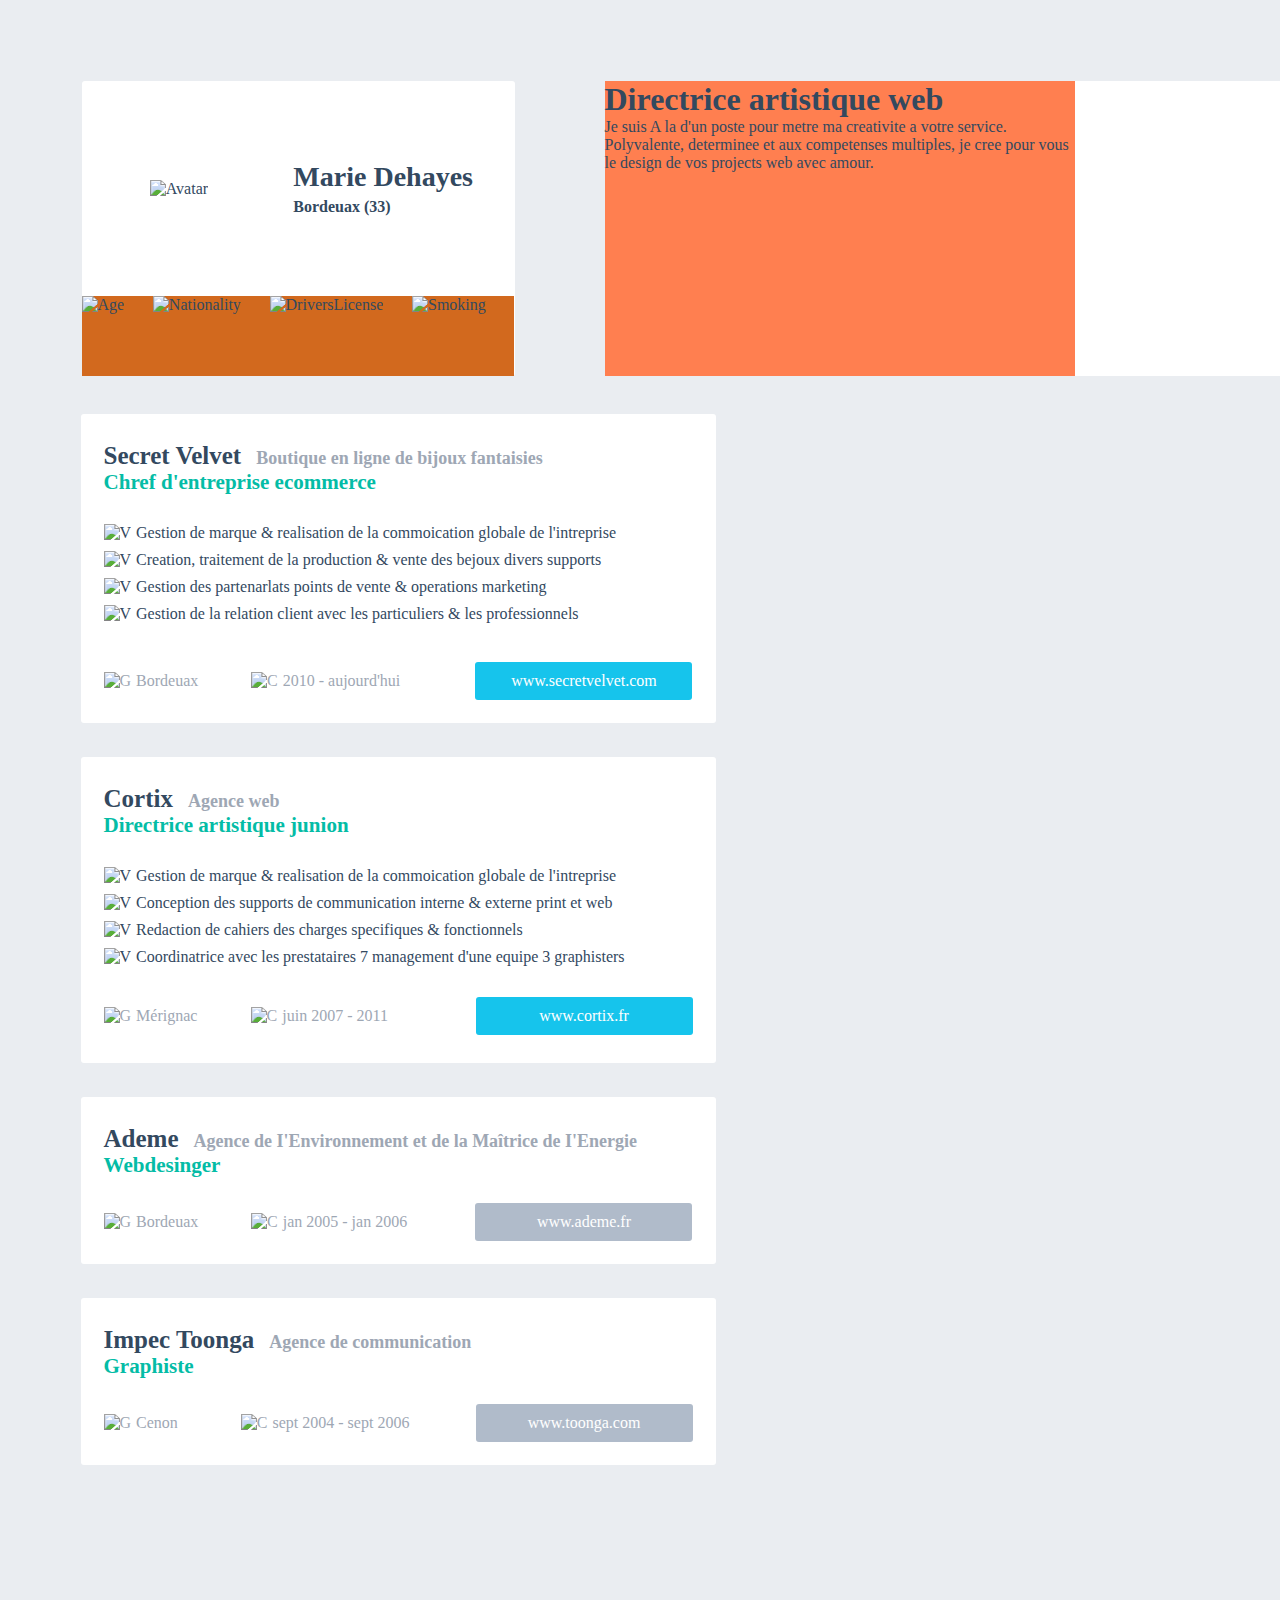
==== Hello/Homepage/index.html @ 85eb06bf "add homepage" ====
<!DOCTYPE html>
<html lang="en">
<head>
    <meta charset="UTF-8">
    <meta name="viewport" content="width=device-width, initial-scale=1.0">
    <title>Homepage</title>
    <link rel="stylesheet" href="css/fonts.css">
    <link rel="stylesheet" href="css/style.css">
</head>
<body>
    <div class="mainWrap">
        <div class="personCard box">
            <div id="personalData">
                <div class="avatarContainer">
                    <img src="/img/Avatar.png" alt="Avatar">
                </div>
                <div class="nameContainer">
                    <h1>Marie Dehayes</h1>
                    <h4>Bordeuax (33)</h4>
                </div>
            </div>
            <div id="infoBar">
                <div class="imgContainer"><img src="/img/Age.png" alt="Age"></div>
                <div class="imgContainer"><img src="/img/Nationality.png" alt="Nationality"></div>
                <div class="imgContainer"><img src="/img/DriversLicense.png" alt="DriversLicense"></div>
                <div class="imgContainer"><img src="/img/Smoking.png" alt="Smoking"></div>
            </div>
        </div>
        <div class="professionalCard box">
            <div class="professionalDescription">
                <h1>Directrice artistique web</h1>
                <p>Je suis A la d'un poste pour metre ma creativite a votre service. 
                    Polyvalente, determinee et aux competenses multiples, je cree pour
                     vous le design de vos projects web avec amour.</p>
            </div>
            <div class="links"></div>
            <div class="socialWebs"></div>
        </div>
        <div class="bigBox box left">
            <div class="white">
                <div class="boxBody">
                    <div class="firstHeader">
                        <h2>Secret Velvet</h2>
                        <h3>Boutique en ligne de bijoux fantaisies</h3>
                    </div>
                    <div class="secondHeader">
                        <h3>Chref d'entreprise ecommerce</h3>
                    </div>
                    <div class="boxContent">
                        <div class="contentItem">
                            <img src="/img/Check.png" alt="V">
                            <p>Gestion de marque & realisation de la commoication globale de l'intreprise</p>
                        </div>
                        <div class="contentItem">
                            <img src="/img/Check.png" alt="V">
                            <p>Creation, traitement de la production & vente des bejoux divers supports</p>
                        </div>
                        <div class="contentItem">
                            <img src="/img/Check.png" alt="V">
                            <p>Gestion des partenarlats points de vente & operations marketing</p>
                        </div>
                        <div class="contentItem">
                            <img src="/img/Check.png" alt="V">
                            <p>Gestion de la relation client avec les particuliers & les professionnels</p>
                        </div>
                    </div>
                    <div class="boxFooter">
                        <div>
                            <div>
                                <img src="/img/Geo.png" alt="G">
                                <p>Bordeuax</p>
                            </div>
                            <div id="period">
                                <img src="/img/CycleArrow.png" alt="C">
                                <p>2010 - aujourd'hui</p>
                            </div>
                            <button class="activeBlue">
                                <p>www.secretvelvet.com</p>
                            </button>
                        </div>
                    </div>
                </div>
            </div>
            <div class="white">
                <div class="boxBody">
                    <div class="firstHeader">
                        <h2>Cortix</h2>
                        <h3>Agence web</h3>
                    </div>
                    <div class="secondHeader">
                        <h3>Directrice artistique junion</h3>
                    </div>
                    <div class="boxContent">
                        <div class="contentItem">
                            <img src="/img/Check.png" alt="V">
                            <p>Gestion de marque & realisation de la commoication globale de l'intreprise</p>
                        </div>
                        <div class="contentItem">
                            <img src="/img/Check.png" alt="V">
                            <p>Conception des supports de communication interne & externe print et web</p>
                        </div>
                        <div class="contentItem">
                            <img src="/img/Check.png" alt="V">
                            <p>Redaction de cahiers des charges specifiques & fonctionnels</p>
                        </div>
                        <div class="contentItem">
                            <img src="/img/Check.png" alt="V">
                            <p>Coordinatrice avec les prestataires 7 management d'une equipe 3 graphisters</p>
                        </div>
                        <div class="boxFooter">
                            <div>
                                <div>
                                    <img src="/img/Geo.png" alt="G">
                                    <p>Mérignac</p>
                                </div>
                                <div id="period">
                                    <img src="/img/CycleArrow.png" alt="C">
                                    <p>juin 2007 - 2011</p>
                                </div>
                                <button class="activeBlue">
                                    <p>www.cortix.fr</p>
                                </button>
                            </div>
                        </div>
                    </div>
                </div>
            </div>
            <div class="white">
                <div class="boxBody">
                    <div class="firstHeader">
                        <h2>Ademe</h2>
                        <h3>Agence de I'Environnement et de la Maîtrice de I'Energie</h3>
                    </div>
                    <div class="secondHeader">
                        <h3>Webdesinger</h3>
                    </div>
                    <div class="boxFooter">
                        <div>
                            <div>
                                <img src="/img/Geo.png" alt="G">
                                <p>Bordeuax</p>
                            </div>
                            <div id="period">
                                <img src="/img/CycleArrow.png" alt="C">
                                <p>jan 2005 - jan 2006</p>
                            </div>
                            <button class="inactive">
                                <p>www.ademe.fr</p>
                            </button>
                        </div>
                    </div>
                </div>
            </div>
            <div class="white">
                <div class="boxBody">
                    <div class="firstHeader">
                        <h2>Impec Toonga</h2>
                        <h3>Agence de communication</h3>
                    </div>
                    <div class="secondHeader">
                        <h3>Graphiste</h3>
                    </div>
                    <div class="boxFooter">
                        <div>
                            <div>
                                <img src="/img/Geo.png" alt="G">
                                <p>Cenon</p>
                            </div>
                            <div id="period">
                                <img src="/img/CycleArrow.png" alt="C">
                                <p>sept 2004 - sept 2006</p>
                            </div>
                            <button class="inactive">
                                <p>www.toonga.com</p>
                            </button>
                        </div>
                    </div>
                </div>
            </div>
        </div>
        <div class="bigBox box right">

        </div>
    </div>
</body>
</html>
---- Hello/Homepage/css/fonts.css ----
@font-face {
	font-family: 'Lato-Black';
	src: url('/css/Fonts/Lato/Lato-Black/Lato-Black.eot');
	src: local('☺'), url('/css/Fonts/Lato/Lato-Black/Lato-Black.woff') format('woff'), url('/css/Fonts/Lato/Lato-Black/Lato-Black.ttf') format('truetype'), url('/css/Fonts/Lato/Lato-Black/Lato-Black.svg') format('svg');
	font-weight: 900;
	font-style: normal;
}
@font-face {
	font-family: 'Lato-BlackItalic';
	src: url('/css/Fonts/Lato/Lato-BlackItalic/Lato-BlackItalic.eot');
	src: local('☺'), url('/css/Fonts/Lato/Lato-BlackItalic/Lato-BlackItalic.woff') format('woff'), url('/css/Fonts/Lato/Lato-BlackItalic/Lato-BlackItalic.ttf') format('truetype'), url('/css/Fonts/Lato/Lato-BlackItalic/Lato-BlackItalic.svg') format('svg');
	font-weight: 900;
	font-style: italic;
}
@font-face {
	font-family: 'Lato-Bold';
	src: url('/css/Fonts/Lato/Lato-Bold/Lato-Bold.eot');
	src: local('☺'), url('/css/Fonts/Lato/Lato-Bold/Lato-Bold.woff') format('woff'), url('/css/Fonts/Lato/Lato-Bold/Lato-Bold.ttf') format('truetype'), url('/css/Fonts/Lato/Lato-Bold/Lato-Bold.svg') format('svg');
	font-weight: 700;
	font-style: normal;
}
@font-face {
	font-family: 'Lato-BoldItalic';
	src: url('/css/Fonts/Lato/Lato-BoldItalic/Lato-BoldItalic.eot');
	src: local('☺'), url('/css/Fonts/Lato/Lato-BoldItalic/Lato-BoldItalic.woff') format('woff'), url('/css/Fonts/Lato/Lato-BoldItalic/Lato-BoldItalic.ttf') format('truetype'), url('/css/Fonts/Lato/Lato-BoldItalic/Lato-BoldItalic.svg') format('svg');
	font-weight: 700;
	font-style: italic;
}
@font-face {
	font-family: 'Lato-Italic';
	src: url('/css/Fonts/Lato/Lato-Italic/Lato-Italic.eot');
	src: local('☺'), url('/css/Fonts/Lato/Lato-Italic/Lato-Italic.woff') format('woff'), url('/css/Fonts/Lato/Lato-Italic/Lato-Italic.ttf') format('truetype'), url('/css/Fonts/Lato/Lato-Italic/Lato-Italic.svg') format('svg');
	font-weight: normal;
	font-style: italic;
}
@font-face {
	font-family: 'Lato-Lite';
	src: url('/css/Fonts/Lato/Lato-Lite/Lato-Lite.eot');
	src: local('☺'), url('/css/Fonts/Lato/Lato-Lite/Lato-Lite.woff') format('woff'), url('/css/Fonts/Lato/Lato-Lite/Lato-Lite.ttf') format('truetype'), url('/css/Fonts/Lato/Lato-Lite/Lato-Lite.svg') format('svg');
	font-weight: 300;
	font-style: normal;
}
@font-face {
	font-family: 'Lato-LiteItalic';
	src: url('/css/Fonts/Lato/Lato-LiteItalic/Lato-LiteItalic.eot');
	src: local('☺'), url('/css/Fonts/Lato/Lato-LiteItalic/Lato-LiteItalic.woff') format('woff'), url('/css/Fonts/Lato/Lato-LiteItalic/Lato-LiteItalic.ttf') format('truetype'), url('/css/Fonts/Lato/Lato-LiteItalic/Lato-LiteItalic.svg') format('svg');
	font-weight: 300;
	font-style: italic;
}
@font-face {
	font-family: 'Lato-Regular';
	src: url('/css/Fonts/Lato/Lato-Regular/Lato-Regular.eot');
	src: local('☺'), url('/css/Fonts/Lato/Lato-Regular/Lato-Regular.woff') format('woff'), url('/css/Fonts/Lato/Lato-Regular/Lato-Regular.ttf') format('truetype'), url('/css/Fonts/Lato/Lato-Regular/Lato-Regular.svg') format('svg');
	font-weight: normal;
	font-style: normal;
}
@font-face {
	font-family: 'Lato-Thin';
	src: url('/css/Fonts/Lato/Lato-Thin/Lato-Thin.eot');
	src: local('☺'), url('/css/Fonts/Lato/Lato-Thin/Lato-Thin.woff') format('woff'), url('/css/Fonts/Lato/Lato-Thin/Lato-Thin.ttf') format('truetype'), url('/css/Fonts/Lato/Lato-Thin/Lato-Thin.svg') format('svg');
	font-weight: 100;
	font-style: normal;
}
@font-face {
	font-family: 'Lato-ThinItalic';
	src: url('/css/Fonts/Lato/Lato-ThinItalic/Lato-ThinItalic.eot');
	src: local('☺'), url('/css/Fonts/Lato/Lato-ThinItalic/Lato-ThinItalic.woff') format('woff'), url('/css/Fonts/Lato/Lato-ThinItalic/Lato-ThinItalic.ttf') format('truetype'), url('/css/Fonts/Lato/Lato-ThinItalic/Lato-ThinItalic.svg') format('svg');
	font-weight: 100;
	font-style: italic;
}
@font-face {
    font-family: 'Signika-Bold';
    src: url('/css/Fonts/Signika/Signika-Bold/Signika-Bold.eot');
    src: local('☺'), url('/css/Fonts/Signika/Signika-Bold/Signika-Bold.woff') format('woff'), url('/css/Fonts/Signika/Signika-Bold/Signika-Bold.ttf') format('truetype'), url('/css/Fonts/Signika/Signika-Bold/Signika-Bold.svg') format('svg');
    font-weight: 700;
    font-style: normal;
}
@font-face {
	font-family: 'Signika-Lite';
	src: url('/css/Fonts/Signika/Signika-Lite/Signika-Lite.eot');
	src: local('☺'), url('/css/Fonts/Signika/Signika-Lite/Signika-Lite.woff') format('woff'), url('/css/Fonts/Signika/Signika-Lite/Signika-Lite.ttf') format('truetype'), url('/css/Fonts/Signika/Signika-Lite/Signika-Lite.svg') format('svg');
	font-weight: 300;
	font-style: normal;
}
@font-face {
	font-family: 'Signika-Medium';
	src: url('/css/Fonts/Signika/Signika-Medium/Signika-Medium.eot');
	src: local('☺'), url('/css/Fonts/Signika/Signika-Medium/Signika-Medium.woff') format('woff'), url('/css/Fonts/Signika/Signika-Medium/Signika-Medium.ttf') format('truetype'), url('/css/Fonts/Signika/Signika-Medium/Signika-Medium.svg') format('svg');
	font-weight: 500;
	font-style: normal;
}
@font-face {
	font-family: 'Signika-Regular';
	src: url('/css/Fonts/Signika/Signika-Regular/Signika-Regular.eot');
	src: local('☺'), url('/css/Fonts/Signika/Signika-Regular/Signika-Regular.woff') format('woff'), url('/css/Fonts/Signika/Signika-Regular/Signika-Regular.ttf') format('truetype'), url('/css/Fonts/Signika/Signika-Regular/Signika-Regular.svg') format('svg');
	font-weight: normal;
	font-style: normal;
}
@font-face {
	font-family: 'Signika-SemiBold';
	src: url('/css/Fonts/Signika/Signika-SemiBold/Signika-SemiBold.eot');
	src: local('☺'), url('/css/Fonts/Signika/Signika-SemiBold/Signika-SemiBold.woff') format('woff'), url('/css/Fonts/Signika/Signika-SemiBold/Signika-SemiBold.ttf') format('truetype'), url('/css/Fonts/Signika/Signika-SemiBold/Signika-SemiBold.svg') format('svg');
	font-weight: 600;
	font-style: normal;
}
@font-face {
	font-family: 'SignikaNegative-Bold';
	src: url('/css/Fonts/SignikaNegative/SignikaNegative-Bold/SignikaNegative-Bold.eot');
	src: local('☺'), url('/css/Fonts/SignikaNegative/SignikaNegative-Bold/SignikaNegative-Bold.woff') format('woff'), url('/css/Fonts/SignikaNegative/SignikaNegative-Bold/SignikaNegative-Bold.ttf') format('truetype'), url('/css/Fonts/SignikaNegative/SignikaNegative-Bold/SignikaNegative-Bold.svg') format('svg');
	font-weight: 700;
	font-style: normal;
}
@font-face {
	font-family: 'SignikaNegative-Lite';
	src: url('/css/Fonts/SignikaNegative/SignikaNegative-Lite/SignikaNegative-Lite.eot');
	src: local('☺'), url('/css/Fonts/SignikaNegative/SignikaNegative-Lite/SignikaNegative-Lite.woff') format('woff'), url('/css/Fonts/SignikaNegative/SignikaNegative-Lite/SignikaNegative-Lite.ttf') format('truetype'), url('/css/Fonts/SignikaNegative/SignikaNegative-Lite/SignikaNegative-Lite.svg') format('svg');
	font-weight: 300;
	font-style: normal;
}
@font-face {
	font-family: 'SignikaNegative-Regular';
	src: url('/css/Fonts/SignikaNegative/SignikaNegative-Regular/SignikaNegative-Regular.eot');
	src: local('☺'), url('/css/Fonts/SignikaNegative/SignikaNegative-Regular/SignikaNegative-Regular.woff') format('woff'), url('/css/Fonts/SignikaNegative/SignikaNegative-Regular/SignikaNegative-Regular.ttf') format('truetype'), url('/css/Fonts/SignikaNegative/SignikaNegative-Regular/SignikaNegative-Regular.svg') format('svg');
	font-weight: normal;
	font-style: normal;
}
@font-face {
	font-family: 'SignikaNegative-SemiBold';
	src: url('/css/Fonts/SignikaNegative/SignikaNegative-SemiBold/SignikaNegative-SemiBold.eot');
	src: local('☺'), url('/css/Fonts/SignikaNegative/SignikaNegative-SemiBold/SignikaNegative-SemiBold.woff') format('woff'), url('/css/Fonts/SignikaNegative/SignikaNegative-SemiBold/SignikaNegative-SemiBold.ttf') format('truetype'), url('/css/Fonts/SignikaNegative/SignikaNegative-SemiBold/SignikaNegative-SemiBold.svg') format('svg');
	font-weight: 600;
	font-style: normal;
}
---- Hello/Homepage/css/style.css ----
* {
    margin: 0px;
    padding: 0px;
}
body {
    background: #EAEDF1;
    color: #33495F;
}
.mainWrap {
    margin: 62px 0px;
    width: 1511px;
    height: 1716px;
    display: flex;
    flex-flow: row wrap;
    justify-content: center;
    align-content: flex-start;
}
.personCard {
    width: 433px;
    height: 295px;
    background: #FFFFFF;
    display: flex;
    flex-flow: column nowrap;
}
.personCard h1 {
    font-size: 28px;
    margin-left: 17px;
    font-family: 'SignikaNegative-Lite';
    margin-bottom: 5px;
}
.personCard h4 {
    margin-left: 17px;
    font-family: 'Lato-Lite';
}
.personCard #personalData {
    flex-grow: 1;
    display: flex;
    flex-flow: row nowrap;
}
.avatarContainer {
    display: flex;
    align-items: center;
    justify-content: center;
    flex-basis: 45%;
}
.nameContainer {
    display: flex;
    flex-flow: column nowrap;
    justify-content: center;
    align-items: flex-start;
}
.personCard #infoBar {
    height: 80px;
    display: flex;
    flex-flow: row nowrap;
    justify-content: space-between;
    
}
.imgContainer {
    flex-grow: 1;
    background: chocolate;
}
.imgContainer img {
    max-width: 100%;
    height: 100%;
}
.professionalCard {
    width: 825px;
    height: 295px;
    background: #FFFFFF;
    display: flex;
    flex-flow: row wrap;
}
.professionalDescription {
    flex-basis: 470px;
    background: coral;
}
.personCardInfoBox {
    height: 80px;
}
.bigBox {
    height: 1175px;
}
.left {
    width: 635px;
}
.right {
    width: 625px;
}
.white {
    background: #FFFFFF;
    border-radius: 3px;
    margin-bottom: 34px;
}
.firstHeader {
    display: flex;
    flex-flow: row wrap;
    align-items: baseline;
}
.firstHeader h2 {
    margin-top: 5px;
    font-size: 25px;
    font-family: 'SignikaNegative-Lite';
}
.firstHeader h3 {
    font-size: 18px;
    margin: 0px 15px;
    color: #9EA7B4;
    font-family: 'Lato-Thin';
}
.secondHeader {
    font-size: 18px;
    font-family: 'SignikaNegative-Lite';
    color: #04BCA6;
}
.boxContent {
    margin-top: 15px;
    padding: 5px 0px;
}
.contentItem {
    display: flex;
    flex-flow: row nowrap;
    align-items: center;
    margin: 9px 0px;
}
.contentItem p {
    margin: 0px 5px;
    font-family: 'Lato-Lite';
}
.boxFooter {
    margin-top: 3px;
    height: 60px;
    display: flex;
    flex-flow: column-reverse nowrap;
    align-items: stretch;
}
.boxFooter div {
    color: #9EA7B4;
    display: flex;
    align-items: center;
    justify-content: space-between;
}
.boxFooter p {
    margin: 0 5px;
}
.boxFooter #period {
    flex-basis: 30%;
    display: flex;
    flex-flow: row nowrap;
    justify-content: flex-start;
}
.gray {
    background: #DBE1E8;
}
.box {
    margin: 19px 45px;
    border-radius: 3px;
}
.boxBody {
    font-family: 'Lato-Lite';
    padding: 23px;
}
button {
    font-family: 'Lato-Regular';
    text-align: center;
    vertical-align: middle;
    font-size: 16px;
    min-width: 217px;
    min-height: 38px;
    border-width: 0px;
    border-radius: 3px;
    color: #FFFFFF;
}
.activeBlue {
    background: #16C4EC;
}
.inactive {
    background: #B0BBCA;
}
button p {
    line-height: 38px;
}
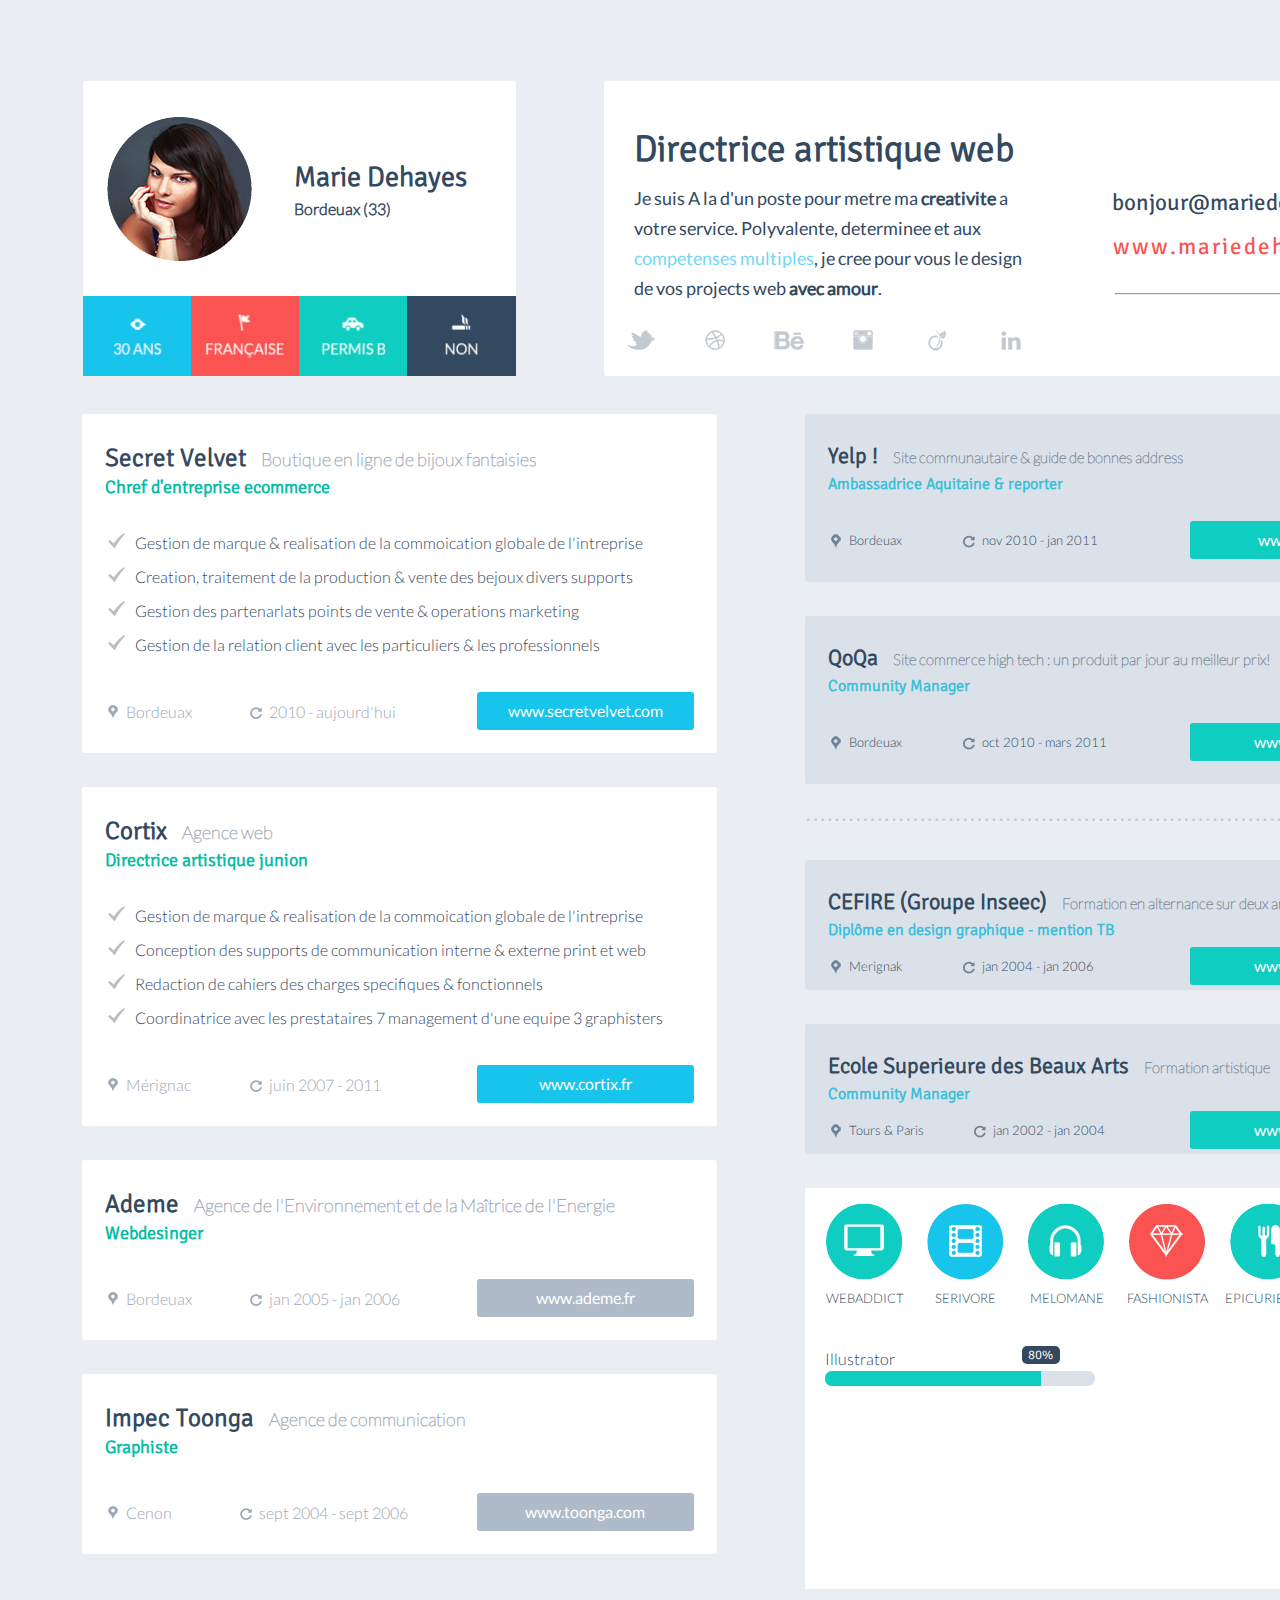
==== commit 44d938f9: "rightSide" ====
--- a/Hello/Homepage/index.html
+++ b/Hello/Homepage/index.html
@@ -5,6 +5,7 @@
     <meta name="viewport" content="width=device-width, initial-scale=1.0">
     <title>Homepage</title>
     <link rel="stylesheet" href="css/fonts.css">
+    <link rel="stylesheet" href="css/progressBar.css">
     <link rel="stylesheet" href="css/style.css">
 </head>
 <body>
@@ -12,7 +13,7 @@
         <div class="personCard box">
             <div id="personalData">
                 <div class="avatarContainer">
-                    <img src="/img/Avatar.png" alt="Avatar">
+                    <img src="/Hello/Homepage/img/Avatar.png" alt="Avatar">
                 </div>
                 <div class="nameContainer">
                     <h1>Marie Dehayes</h1>
@@ -20,61 +21,74 @@
                 </div>
             </div>
             <div id="infoBar">
-                <div class="imgContainer"><img src="/img/Age.png" alt="Age"></div>
-                <div class="imgContainer"><img src="/img/Nationality.png" alt="Nationality"></div>
-                <div class="imgContainer"><img src="/img/DriversLicense.png" alt="DriversLicense"></div>
-                <div class="imgContainer"><img src="/img/Smoking.png" alt="Smoking"></div>
+                <div class="imgContainer"><img src="/Hello/Homepage/img/Age.png" alt="Age"></div>
+                <div class="imgContainer"><img src="/Hello/Homepage/img/Nationality.png" alt="Nationality"></div>
+                <div class="imgContainer"><img src="/Hello/Homepage/img/DriversLicense.png" alt="DriversLicense"></div>
+                <div class="imgContainer"><img src="/Hello/Homepage/img/Smoking.png" alt="Smoking"></div>
             </div>
         </div>
         <div class="professionalCard box">
-            <div class="professionalDescription">
-                <h1>Directrice artistique web</h1>
-                <p>Je suis A la d'un poste pour metre ma creativite a votre service. 
-                    Polyvalente, determinee et aux competenses multiples, je cree pour
-                     vous le design de vos projects web avec amour.</p>
-            </div>
-            <div class="links"></div>
-            <div class="socialWebs"></div>
+            <div class="professionalCardInfoBox">
+                <div class="professionalDescription">
+                    <h1>Directrice artistique web</h1>
+                    <p>Je suis A la d'un poste pour metre ma <b>creativite</b> a votre service. 
+                        Polyvalente, determinee et aux <a href="">competenses multiples</a>, je cree pour
+                         vous le design de vos projects web <b>avec amour</b>.</p>
+                </div>
+                <div class="links">
+                    <a id="email" href="">bonjour@mariedehayes.com</a>
+                    <a id="site" href="">www.mariedehayes.com</a>
+                    <hr>
+                </div>
+            </div>
+            <div class="socialWebs">
+                <img src="/Hello/Homepage/img/Twitter.png" alt="Twitter">
+                <img src="/Hello/Homepage/img/Ball.png" alt="Ball">
+                <img src="/Hello/Homepage/img/Be.png" alt="Be">
+                <img src="/Hello/Homepage/img/Insta.png" alt="Insta">
+                <img src="/Hello/Homepage/img/Fruit.png" alt="Fruit">
+                <img src="/Hello/Homepage/img/In.png" alt="In">
+            </div>
         </div>
         <div class="bigBox box left">
             <div class="white">
                 <div class="boxBody">
                     <div class="firstHeader">
-                        <h2>Secret Velvet</h2>
-                        <h3>Boutique en ligne de bijoux fantaisies</h3>
+                        <h1>Secret Velvet</h1>
+                        <h2>Boutique en ligne de bijoux fantaisies</h2>
                     </div>
                     <div class="secondHeader">
                         <h3>Chref d'entreprise ecommerce</h3>
                     </div>
                     <div class="boxContent">
                         <div class="contentItem">
-                            <img src="/img/Check.png" alt="V">
+                            <img src="/Hello/Homepage/img/Check.png" alt="V">
                             <p>Gestion de marque & realisation de la commoication globale de l'intreprise</p>
                         </div>
                         <div class="contentItem">
-                            <img src="/img/Check.png" alt="V">
+                            <img src="/Hello/Homepage/img/Check.png" alt="V">
                             <p>Creation, traitement de la production & vente des bejoux divers supports</p>
                         </div>
                         <div class="contentItem">
-                            <img src="/img/Check.png" alt="V">
+                            <img src="/Hello/Homepage/img/Check.png" alt="V">
                             <p>Gestion des partenarlats points de vente & operations marketing</p>
                         </div>
                         <div class="contentItem">
-                            <img src="/img/Check.png" alt="V">
+                            <img src="/Hello/Homepage/img/Check.png" alt="V">
                             <p>Gestion de la relation client avec les particuliers & les professionnels</p>
                         </div>
                     </div>
                     <div class="boxFooter">
                         <div>
                             <div>
-                                <img src="/img/Geo.png" alt="G">
+                                <img src="/Hello/Homepage/img/Geo.png" alt="G">
                                 <p>Bordeuax</p>
                             </div>
                             <div id="period">
-                                <img src="/img/CycleArrow.png" alt="C">
+                                <img src="/Hello/Homepage/img/CycleArrow.png" alt="C">
                                 <p>2010 - aujourd'hui</p>
                             </div>
-                            <button class="activeBlue">
+                            <button>
                                 <p>www.secretvelvet.com</p>
                             </button>
                         </div>
@@ -84,40 +98,40 @@
             <div class="white">
                 <div class="boxBody">
                     <div class="firstHeader">
-                        <h2>Cortix</h2>
-                        <h3>Agence web</h3>
+                        <h1>Cortix</h1>
+                        <h2>Agence web</h2>
                     </div>
                     <div class="secondHeader">
                         <h3>Directrice artistique junion</h3>
                     </div>
                     <div class="boxContent">
                         <div class="contentItem">
-                            <img src="/img/Check.png" alt="V">
+                            <img src="/Hello/Homepage/img/Check.png" alt="V">
                             <p>Gestion de marque & realisation de la commoication globale de l'intreprise</p>
                         </div>
                         <div class="contentItem">
-                            <img src="/img/Check.png" alt="V">
+                            <img src="/Hello/Homepage/img/Check.png" alt="V">
                             <p>Conception des supports de communication interne & externe print et web</p>
                         </div>
                         <div class="contentItem">
-                            <img src="/img/Check.png" alt="V">
+                            <img src="/Hello/Homepage/img/Check.png" alt="V">
                             <p>Redaction de cahiers des charges specifiques & fonctionnels</p>
                         </div>
                         <div class="contentItem">
-                            <img src="/img/Check.png" alt="V">
+                            <img src="/Hello/Homepage/img/Check.png" alt="V">
                             <p>Coordinatrice avec les prestataires 7 management d'une equipe 3 graphisters</p>
                         </div>
                         <div class="boxFooter">
                             <div>
                                 <div>
-                                    <img src="/img/Geo.png" alt="G">
+                                    <img src="/Hello/Homepage/img/Geo.png" alt="G">
                                     <p>Mérignac</p>
                                 </div>
                                 <div id="period">
-                                    <img src="/img/CycleArrow.png" alt="C">
+                                    <img src="/Hello/Homepage/img/CycleArrow.png" alt="C">
                                     <p>juin 2007 - 2011</p>
                                 </div>
-                                <button class="activeBlue">
+                                <button>
                                     <p>www.cortix.fr</p>
                                 </button>
                             </div>
@@ -128,8 +142,8 @@
             <div class="white">
                 <div class="boxBody">
                     <div class="firstHeader">
-                        <h2>Ademe</h2>
-                        <h3>Agence de I'Environnement et de la Maîtrice de I'Energie</h3>
+                        <h1>Ademe</h1>
+                        <h2>Agence de I'Environnement et de la Maîtrice de I'Energie</h2>
                     </div>
                     <div class="secondHeader">
                         <h3>Webdesinger</h3>
@@ -137,14 +151,14 @@
                     <div class="boxFooter">
                         <div>
                             <div>
-                                <img src="/img/Geo.png" alt="G">
+                                <img src="/Hello/Homepage/img/Geo.png" alt="G">
                                 <p>Bordeuax</p>
                             </div>
                             <div id="period">
-                                <img src="/img/CycleArrow.png" alt="C">
+                                <img src="/Hello/Homepage/img/CycleArrow.png" alt="C">
                                 <p>jan 2005 - jan 2006</p>
                             </div>
-                            <button class="inactive">
+                            <button style="background: #B0BBCA;">
                                 <p>www.ademe.fr</p>
                             </button>
                         </div>
@@ -154,8 +168,8 @@
             <div class="white">
                 <div class="boxBody">
                     <div class="firstHeader">
-                        <h2>Impec Toonga</h2>
-                        <h3>Agence de communication</h3>
+                        <h1>Impec Toonga</h1>
+                        <h2>Agence de communication</h2>
                     </div>
                     <div class="secondHeader">
                         <h3>Graphiste</h3>
@@ -163,14 +177,14 @@
                     <div class="boxFooter">
                         <div>
                             <div>
-                                <img src="/img/Geo.png" alt="G">
+                                <img src="/Hello/Homepage/img/Geo.png" alt="G">
                                 <p>Cenon</p>
                             </div>
                             <div id="period">
-                                <img src="/img/CycleArrow.png" alt="C">
+                                <img src="/Hello/Homepage/img/CycleArrow.png" alt="C">
                                 <p>sept 2004 - sept 2006</p>
                             </div>
-                            <button class="inactive">
+                            <button style="background: #B0BBCA;">
                                 <p>www.toonga.com</p>
                             </button>
                         </div>
@@ -179,7 +193,151 @@
             </div>
         </div>
         <div class="bigBox box right">
-
+            <div class="gray">
+                <div class="boxBody">
+                    <div class="firstHeader">
+                        <h1>Yelp !</h1>
+                        <h2>Site communautaire & guide de bonnes address</h2>
+                    </div>
+                    <div class="secondHeader">
+                        <h3>Ambassadrice Aquitaine & reporter</h3>
+                    </div>
+                    <div class="boxFooter">
+                        <div>
+                            <div>
+                                <img src="/Hello/Homepage/img/GrayGeo.png" alt="G">
+                                <p id="text">Bordeuax</p>
+                            </div>
+                            <div id="period">
+                                <img src="/Hello/Homepage/img/GrayCycleArrow.png" alt="C">
+                                <p id="text">nov 2010 - jan 2011</p>
+                            </div>
+                            <button>
+                                <p>www.yelp.fr</p>
+                            </button>
+                        </div>
+                    </div>
+                </div>
+            </div>
+            <div class="gray">
+                <div class="boxBody">
+                    <div class="firstHeader">
+                        <h1>QoQa</h1>
+                        <h2>Site commerce high tech : un produit par jour au meilleur prix!</h2>
+                    </div>
+                    <div class="secondHeader">
+                        <h3>Community Manager</h3>
+                    </div>
+                    <div class="boxFooter">
+                        <div>
+                            <div>
+                                <img src="/Hello/Homepage/img/GrayGeo.png" alt="G">
+                                <p id="text">Bordeuax</p>
+                            </div>
+                            <div id="period">
+                                <img src="/Hello/Homepage/img/GrayCycleArrow.png" alt="C">
+                                <p id="text">oct 2010 - mars 2011</p>
+                            </div>
+                            <button>
+                                <p>www.qoqa.fr</p>
+                            </button>
+                        </div>
+                    </div>
+                </div>
+            </div>
+            <div class="dotsBox">
+                <img src="/Hello/Homepage/img/Dots.png" alt="">
+            </div>
+            <div class="gray">
+                <div class="boxBody bodyWithStars">
+                    <div class="firstHeader">
+                        <h1>CEFIRE (Groupe Inseec)</h1>
+                        <h2>Formation en alternance sur deux annees</h2>
+                    </div>
+                    <div class="secondHeader">
+                        <h3>Diplôme en design graphique - mention TB</h3>
+                    </div>
+                    <div class="boxFooter boxFooterWithStars">
+                        <div>
+                            <div>
+                                <img src="/Hello/Homepage/img/GrayGeo.png" alt="G">
+                                <p id="text">Merignak</p>
+                            </div>
+                            <div id="period">
+                                <img src="/Hello/Homepage/img/GrayCycleArrow.png" alt="C">
+                                <p id="text">jan 2004 - jan 2006</p>
+                            </div>
+                            <button>
+                                <p>www.qoqa.fr</p>
+                            </button>
+                        </div>
+                    </div>
+                </div>
+            </div>
+            <div class="gray">
+                <div class="boxBody bodyWithStars">
+                    <div class="firstHeader">
+                        <h1>Ecole Superieure des Beaux Arts</h1>
+                        <h2>Formation artistique</h2>
+                    </div>
+                    <div class="secondHeader">
+                        <h3>Community Manager</h3>
+                    </div>
+                    <div class="boxFooter boxFooterWithStars">
+                        <div>
+                            <div>
+                                <img src="/Hello/Homepage/img/GrayGeo.png" alt="G">
+                                <p id="text">Tours & Paris</p>
+                            </div>
+                            <div id="period">
+                                <img src="/Hello/Homepage/img/GrayCycleArrow.png" alt="C">
+                                <p id="text">jan 2002 - jan 2004</p>
+                            </div>
+                            <button>
+                                <p>www.qoqa.fr</p>
+                            </button>
+                        </div>
+                    </div>
+                </div>
+            </div>
+            <div class="skillBox">
+                <div class="hobbiesBox">
+                    <div class="hobbie">
+                        <img src="/Hello/Homepage/img/Webaddict.png" alt="">
+                        <p>WEBADDICT</p>
+                    </div>
+                    <div class="hobbie">
+                        <img src="/Hello/Homepage/img/Serivore.png" alt="">
+                        <p>SERIVORE</p>
+                    </div>
+                    <div class="hobbie">
+                        <img src="/Hello/Homepage/img/Melomane.png" alt="">
+                        <p>MELOMANE</p>
+                    </div>
+                    <div class="hobbie">
+                        <img src="/Hello/Homepage/img/Fashionaista.png" alt="">
+                        <p>FASHIONISTA</p>
+                    </div>
+                    <div class="hobbie">
+                        <img src="/Hello/Homepage/img/Epicurienne.png" alt="">
+                        <p>EPICURIENNE</p>
+                    </div>
+                    <div class="hobbie">
+                        <img src="/Hello/Homepage/img/Voyageuse.png" alt="">
+                        <p>VOYAGEUSE</p>
+                    </div>
+                </div>
+                <div class="skillsProgress">
+                    <div class="skill">
+                        <p>Illustrator</p>
+                        <div class="progress">
+                            <progress max="100" value="80"></progress>
+                            <div class="progressValue"></div>
+                            <div class="progressBg"><div class="progressBar"></div></div>
+                        </div>
+                    </div>
+                </div>
+            </div>
         </div>
     </div>
 </body>
--- a/Hello/Homepage/css/fonts.css
+++ b/Hello/Homepage/css/fonts.css
@@ -1,133 +1,133 @@
 @font-face {
 	font-family: 'Lato-Black';
-	src: url('/css/Fonts/Lato/Lato-Black/Lato-Black.eot');
-	src: local('☺'), url('/css/Fonts/Lato/Lato-Black/Lato-Black.woff') format('woff'), url('/css/Fonts/Lato/Lato-Black/Lato-Black.ttf') format('truetype'), url('/css/Fonts/Lato/Lato-Black/Lato-Black.svg') format('svg');
+	src: url('/Hello/Homepage/css/Fonts/Lato/Lato-Black/Lato-Black.eot');
+	src: local('☺'), url('/Hello/Homepage/css/Fonts/Lato/Lato-Black/Lato-Black.woff') format('woff'), url('/Hello/Homepage/css/Fonts/Lato/Lato-Black/Lato-Black.ttf') format('truetype'), url('/Hello/Homepage/css/Fonts/Lato/Lato-Black/Lato-Black.svg') format('svg');
 	font-weight: 900;
 	font-style: normal;
 }
 @font-face {
 	font-family: 'Lato-BlackItalic';
-	src: url('/css/Fonts/Lato/Lato-BlackItalic/Lato-BlackItalic.eot');
-	src: local('☺'), url('/css/Fonts/Lato/Lato-BlackItalic/Lato-BlackItalic.woff') format('woff'), url('/css/Fonts/Lato/Lato-BlackItalic/Lato-BlackItalic.ttf') format('truetype'), url('/css/Fonts/Lato/Lato-BlackItalic/Lato-BlackItalic.svg') format('svg');
+	src: url('/Hello/Homepage/css/Fonts/Lato/Lato-BlackItalic/Lato-BlackItalic.eot');
+	src: local('☺'), url('/Hello/Homepage/css/Fonts/Lato/Lato-BlackItalic/Lato-BlackItalic.woff') format('woff'), url('/Hello/Homepage/css/Fonts/Lato/Lato-BlackItalic/Lato-BlackItalic.ttf') format('truetype'), url('/Hello/Homepage/css/Fonts/Lato/Lato-BlackItalic/Lato-BlackItalic.svg') format('svg');
 	font-weight: 900;
 	font-style: italic;
 }
 @font-face {
 	font-family: 'Lato-Bold';
-	src: url('/css/Fonts/Lato/Lato-Bold/Lato-Bold.eot');
-	src: local('☺'), url('/css/Fonts/Lato/Lato-Bold/Lato-Bold.woff') format('woff'), url('/css/Fonts/Lato/Lato-Bold/Lato-Bold.ttf') format('truetype'), url('/css/Fonts/Lato/Lato-Bold/Lato-Bold.svg') format('svg');
+	src: url('/Hello/Homepage/css/Fonts/Lato/Lato-Bold/Lato-Bold.eot');
+	src: local('☺'), url('/Hello/Homepage/css/Fonts/Lato/Lato-Bold/Lato-Bold.woff') format('woff'), url('/Hello/Homepage/css/Fonts/Lato/Lato-Bold/Lato-Bold.ttf') format('truetype'), url('/Hello/Homepage/css/Fonts/Lato/Lato-Bold/Lato-Bold.svg') format('svg');
 	font-weight: 700;
 	font-style: normal;
 }
 @font-face {
 	font-family: 'Lato-BoldItalic';
-	src: url('/css/Fonts/Lato/Lato-BoldItalic/Lato-BoldItalic.eot');
-	src: local('☺'), url('/css/Fonts/Lato/Lato-BoldItalic/Lato-BoldItalic.woff') format('woff'), url('/css/Fonts/Lato/Lato-BoldItalic/Lato-BoldItalic.ttf') format('truetype'), url('/css/Fonts/Lato/Lato-BoldItalic/Lato-BoldItalic.svg') format('svg');
+	src: url('/Hello/Homepage/css/Fonts/Lato/Lato-BoldItalic/Lato-BoldItalic.eot');
+	src: local('☺'), url('/Hello/Homepage/css/Fonts/Lato/Lato-BoldItalic/Lato-BoldItalic.woff') format('woff'), url('/Hello/Homepage/css/Fonts/Lato/Lato-BoldItalic/Lato-BoldItalic.ttf') format('truetype'), url('/Hello/Homepage/css/Fonts/Lato/Lato-BoldItalic/Lato-BoldItalic.svg') format('svg');
 	font-weight: 700;
 	font-style: italic;
 }
 @font-face {
 	font-family: 'Lato-Italic';
-	src: url('/css/Fonts/Lato/Lato-Italic/Lato-Italic.eot');
-	src: local('☺'), url('/css/Fonts/Lato/Lato-Italic/Lato-Italic.woff') format('woff'), url('/css/Fonts/Lato/Lato-Italic/Lato-Italic.ttf') format('truetype'), url('/css/Fonts/Lato/Lato-Italic/Lato-Italic.svg') format('svg');
+	src: url('/Hello/Homepage/css/Fonts/Lato/Lato-Italic/Lato-Italic.eot');
+	src: local('☺'), url('/Hello/Homepage/css/Fonts/Lato/Lato-Italic/Lato-Italic.woff') format('woff'), url('/Hello/Homepage/css/Fonts/Lato/Lato-Italic/Lato-Italic.ttf') format('truetype'), url('/Hello/Homepage/css/Fonts/Lato/Lato-Italic/Lato-Italic.svg') format('svg');
 	font-weight: normal;
 	font-style: italic;
 }
 @font-face {
 	font-family: 'Lato-Lite';
-	src: url('/css/Fonts/Lato/Lato-Lite/Lato-Lite.eot');
-	src: local('☺'), url('/css/Fonts/Lato/Lato-Lite/Lato-Lite.woff') format('woff'), url('/css/Fonts/Lato/Lato-Lite/Lato-Lite.ttf') format('truetype'), url('/css/Fonts/Lato/Lato-Lite/Lato-Lite.svg') format('svg');
+	src: url('/Hello/Homepage/css/Fonts/Lato/Lato-Lite/Lato-Lite.eot');
+	src: local('☺'), url('/Hello/Homepage/css/Fonts/Lato/Lato-Lite/Lato-Lite.woff') format('woff'), url('/Hello/Homepage/css/Fonts/Lato/Lato-Lite/Lato-Lite.ttf') format('truetype'), url('/Hello/Homepage/css/Fonts/Lato/Lato-Lite/Lato-Lite.svg') format('svg');
 	font-weight: 300;
 	font-style: normal;
 }
 @font-face {
 	font-family: 'Lato-LiteItalic';
-	src: url('/css/Fonts/Lato/Lato-LiteItalic/Lato-LiteItalic.eot');
-	src: local('☺'), url('/css/Fonts/Lato/Lato-LiteItalic/Lato-LiteItalic.woff') format('woff'), url('/css/Fonts/Lato/Lato-LiteItalic/Lato-LiteItalic.ttf') format('truetype'), url('/css/Fonts/Lato/Lato-LiteItalic/Lato-LiteItalic.svg') format('svg');
+	src: url('/Hello/Homepage/css/Fonts/Lato/Lato-LiteItalic/Lato-LiteItalic.eot');
+	src: local('☺'), url('/Hello/Homepage/css/Fonts/Lato/Lato-LiteItalic/Lato-LiteItalic.woff') format('woff'), url('/Hello/Homepage/css/Fonts/Lato/Lato-LiteItalic/Lato-LiteItalic.ttf') format('truetype'), url('/Hello/Homepage/css/Fonts/Lato/Lato-LiteItalic/Lato-LiteItalic.svg') format('svg');
 	font-weight: 300;
 	font-style: italic;
 }
 @font-face {
 	font-family: 'Lato-Regular';
-	src: url('/css/Fonts/Lato/Lato-Regular/Lato-Regular.eot');
-	src: local('☺'), url('/css/Fonts/Lato/Lato-Regular/Lato-Regular.woff') format('woff'), url('/css/Fonts/Lato/Lato-Regular/Lato-Regular.ttf') format('truetype'), url('/css/Fonts/Lato/Lato-Regular/Lato-Regular.svg') format('svg');
+	src: url('/Hello/Homepage/css/Fonts/Lato/Lato-Regular/Lato-Regular.eot');
+	src: local('☺'), url('/Hello/Homepage/css/Fonts/Lato/Lato-Regular/Lato-Regular.woff') format('woff'), url('/Hello/Homepage/css/Fonts/Lato/Lato-Regular/Lato-Regular.ttf') format('truetype'), url('/Hello/Homepage/css/Fonts/Lato/Lato-Regular/Lato-Regular.svg') format('svg');
 	font-weight: normal;
 	font-style: normal;
 }
 @font-face {
 	font-family: 'Lato-Thin';
-	src: url('/css/Fonts/Lato/Lato-Thin/Lato-Thin.eot');
-	src: local('☺'), url('/css/Fonts/Lato/Lato-Thin/Lato-Thin.woff') format('woff'), url('/css/Fonts/Lato/Lato-Thin/Lato-Thin.ttf') format('truetype'), url('/css/Fonts/Lato/Lato-Thin/Lato-Thin.svg') format('svg');
+	src: url('/Hello/Homepage/css/Fonts/Lato/Lato-Thin/Lato-Thin.eot');
+	src: local('☺'), url('/Hello/Homepage/css/Fonts/Lato/Lato-Thin/Lato-Thin.woff') format('woff'), url('/Hello/Homepage/css/Fonts/Lato/Lato-Thin/Lato-Thin.ttf') format('truetype'), url('/Hello/Homepage/css/Fonts/Lato/Lato-Thin/Lato-Thin.svg') format('svg');
 	font-weight: 100;
 	font-style: normal;
 }
 @font-face {
 	font-family: 'Lato-ThinItalic';
-	src: url('/css/Fonts/Lato/Lato-ThinItalic/Lato-ThinItalic.eot');
-	src: local('☺'), url('/css/Fonts/Lato/Lato-ThinItalic/Lato-ThinItalic.woff') format('woff'), url('/css/Fonts/Lato/Lato-ThinItalic/Lato-ThinItalic.ttf') format('truetype'), url('/css/Fonts/Lato/Lato-ThinItalic/Lato-ThinItalic.svg') format('svg');
+	src: url('/Hello/Homepage/css/Fonts/Lato/Lato-ThinItalic/Lato-ThinItalic.eot');
+	src: local('☺'), url('/Hello/Homepage/css/Fonts/Lato/Lato-ThinItalic/Lato-ThinItalic.woff') format('woff'), url('/Hello/Homepage/css/Fonts/Lato/Lato-ThinItalic/Lato-ThinItalic.ttf') format('truetype'), url('/Hello/Homepage/css/Fonts/Lato/Lato-ThinItalic/Lato-ThinItalic.svg') format('svg');
 	font-weight: 100;
 	font-style: italic;
 }
 @font-face {
     font-family: 'Signika-Bold';
-    src: url('/css/Fonts/Signika/Signika-Bold/Signika-Bold.eot');
-    src: local('☺'), url('/css/Fonts/Signika/Signika-Bold/Signika-Bold.woff') format('woff'), url('/css/Fonts/Signika/Signika-Bold/Signika-Bold.ttf') format('truetype'), url('/css/Fonts/Signika/Signika-Bold/Signika-Bold.svg') format('svg');
+    src: url('/Hello/Homepage/css/Fonts/Signika/Signika-Bold/Signika-Bold.eot');
+    src: local('☺'), url('/Hello/Homepage/css/Fonts/Signika/Signika-Bold/Signika-Bold.woff') format('woff'), url('/Hello/Homepage/css/Fonts/Signika/Signika-Bold/Signika-Bold.ttf') format('truetype'), url('/Hello/Homepage/css/Fonts/Signika/Signika-Bold/Signika-Bold.svg') format('svg');
     font-weight: 700;
     font-style: normal;
 }
 @font-face {
 	font-family: 'Signika-Lite';
-	src: url('/css/Fonts/Signika/Signika-Lite/Signika-Lite.eot');
-	src: local('☺'), url('/css/Fonts/Signika/Signika-Lite/Signika-Lite.woff') format('woff'), url('/css/Fonts/Signika/Signika-Lite/Signika-Lite.ttf') format('truetype'), url('/css/Fonts/Signika/Signika-Lite/Signika-Lite.svg') format('svg');
+	src: url('/Hello/Homepage/css/Fonts/Signika/Signika-Lite/Signika-Lite.eot');
+	src: local('☺'), url('/Hello/Homepage/css/Fonts/Signika/Signika-Lite/Signika-Lite.woff') format('woff'), url('/Hello/Homepage/css/Fonts/Signika/Signika-Lite/Signika-Lite.ttf') format('truetype'), url('/Hello/Homepage/css/Fonts/Signika/Signika-Lite/Signika-Lite.svg') format('svg');
 	font-weight: 300;
 	font-style: normal;
 }
 @font-face {
 	font-family: 'Signika-Medium';
-	src: url('/css/Fonts/Signika/Signika-Medium/Signika-Medium.eot');
-	src: local('☺'), url('/css/Fonts/Signika/Signika-Medium/Signika-Medium.woff') format('woff'), url('/css/Fonts/Signika/Signika-Medium/Signika-Medium.ttf') format('truetype'), url('/css/Fonts/Signika/Signika-Medium/Signika-Medium.svg') format('svg');
+	src: url('/Hello/Homepage/css/Fonts/Signika/Signika-Medium/Signika-Medium.eot');
+	src: local('☺'), url('/Hello/Homepage/css/Fonts/Signika/Signika-Medium/Signika-Medium.woff') format('woff'), url('/Hello/Homepage/css/Fonts/Signika/Signika-Medium/Signika-Medium.ttf') format('truetype'), url('/Hello/Homepage/css/Fonts/Signika/Signika-Medium/Signika-Medium.svg') format('svg');
 	font-weight: 500;
 	font-style: normal;
 }
 @font-face {
 	font-family: 'Signika-Regular';
-	src: url('/css/Fonts/Signika/Signika-Regular/Signika-Regular.eot');
-	src: local('☺'), url('/css/Fonts/Signika/Signika-Regular/Signika-Regular.woff') format('woff'), url('/css/Fonts/Signika/Signika-Regular/Signika-Regular.ttf') format('truetype'), url('/css/Fonts/Signika/Signika-Regular/Signika-Regular.svg') format('svg');
+	src: url('/Hello/Homepage/css/Fonts/Signika/Signika-Regular/Signika-Regular.eot');
+	src: local('☺'), url('/Hello/Homepage/css/Fonts/Signika/Signika-Regular/Signika-Regular.woff') format('woff'), url('/Hello/Homepage/css/Fonts/Signika/Signika-Regular/Signika-Regular.ttf') format('truetype'), url('/Hello/Homepage/css/Fonts/Signika/Signika-Regular/Signika-Regular.svg') format('svg');
 	font-weight: normal;
 	font-style: normal;
 }
 @font-face {
 	font-family: 'Signika-SemiBold';
-	src: url('/css/Fonts/Signika/Signika-SemiBold/Signika-SemiBold.eot');
-	src: local('☺'), url('/css/Fonts/Signika/Signika-SemiBold/Signika-SemiBold.woff') format('woff'), url('/css/Fonts/Signika/Signika-SemiBold/Signika-SemiBold.ttf') format('truetype'), url('/css/Fonts/Signika/Signika-SemiBold/Signika-SemiBold.svg') format('svg');
+	src: url('/Hello/Homepage/css/Fonts/Signika/Signika-SemiBold/Signika-SemiBold.eot');
+	src: local('☺'), url('/Hello/Homepage/css/Fonts/Signika/Signika-SemiBold/Signika-SemiBold.woff') format('woff'), url('/Hello/Homepage/css/Fonts/Signika/Signika-SemiBold/Signika-SemiBold.ttf') format('truetype'), url('/Hello/Homepage/css/Fonts/Signika/Signika-SemiBold/Signika-SemiBold.svg') format('svg');
 	font-weight: 600;
 	font-style: normal;
 }
 @font-face {
 	font-family: 'SignikaNegative-Bold';
-	src: url('/css/Fonts/SignikaNegative/SignikaNegative-Bold/SignikaNegative-Bold.eot');
-	src: local('☺'), url('/css/Fonts/SignikaNegative/SignikaNegative-Bold/SignikaNegative-Bold.woff') format('woff'), url('/css/Fonts/SignikaNegative/SignikaNegative-Bold/SignikaNegative-Bold.ttf') format('truetype'), url('/css/Fonts/SignikaNegative/SignikaNegative-Bold/SignikaNegative-Bold.svg') format('svg');
+	src: url('/Hello/Homepage/css/Fonts/SignikaNegative/SignikaNegative-Bold/SignikaNegative-Bold.eot');
+	src: local('☺'), url('/Hello/Homepage/css/Fonts/SignikaNegative/SignikaNegative-Bold/SignikaNegative-Bold.woff') format('woff'), url('/Hello/Homepage/css/Fonts/SignikaNegative/SignikaNegative-Bold/SignikaNegative-Bold.ttf') format('truetype'), url('/Hello/Homepage/css/Fonts/SignikaNegative/SignikaNegative-Bold/SignikaNegative-Bold.svg') format('svg');
 	font-weight: 700;
 	font-style: normal;
 }
 @font-face {
 	font-family: 'SignikaNegative-Lite';
-	src: url('/css/Fonts/SignikaNegative/SignikaNegative-Lite/SignikaNegative-Lite.eot');
-	src: local('☺'), url('/css/Fonts/SignikaNegative/SignikaNegative-Lite/SignikaNegative-Lite.woff') format('woff'), url('/css/Fonts/SignikaNegative/SignikaNegative-Lite/SignikaNegative-Lite.ttf') format('truetype'), url('/css/Fonts/SignikaNegative/SignikaNegative-Lite/SignikaNegative-Lite.svg') format('svg');
+	src: url('/Hello/Homepage/css/Fonts/SignikaNegative/SignikaNegative-Lite/SignikaNegative-Lite.eot');
+	src: local('☺'), url('/Hello/Homepage/css/Fonts/SignikaNegative/SignikaNegative-Lite/SignikaNegative-Lite.woff') format('woff'), url('/Hello/Homepage/css/Fonts/SignikaNegative/SignikaNegative-Lite/SignikaNegative-Lite.ttf') format('truetype'), url('/Hello/Homepage/css/Fonts/SignikaNegative/SignikaNegative-Lite/SignikaNegative-Lite.svg') format('svg');
 	font-weight: 300;
 	font-style: normal;
 }
 @font-face {
 	font-family: 'SignikaNegative-Regular';
-	src: url('/css/Fonts/SignikaNegative/SignikaNegative-Regular/SignikaNegative-Regular.eot');
-	src: local('☺'), url('/css/Fonts/SignikaNegative/SignikaNegative-Regular/SignikaNegative-Regular.woff') format('woff'), url('/css/Fonts/SignikaNegative/SignikaNegative-Regular/SignikaNegative-Regular.ttf') format('truetype'), url('/css/Fonts/SignikaNegative/SignikaNegative-Regular/SignikaNegative-Regular.svg') format('svg');
+	src: url('/Hello/Homepage/css/Fonts/SignikaNegative/SignikaNegative-Regular/SignikaNegative-Regular.eot');
+	src: local('☺'), url('/Hello/Homepage/css/Fonts/SignikaNegative/SignikaNegative-Regular/SignikaNegative-Regular.woff') format('woff'), url('/Hello/Homepage/css/Fonts/SignikaNegative/SignikaNegative-Regular/SignikaNegative-Regular.ttf') format('truetype'), url('/Hello/Homepage/css/Fonts/SignikaNegative/SignikaNegative-Regular/SignikaNegative-Regular.svg') format('svg');
 	font-weight: normal;
 	font-style: normal;
 }
 @font-face {
 	font-family: 'SignikaNegative-SemiBold';
-	src: url('/css/Fonts/SignikaNegative/SignikaNegative-SemiBold/SignikaNegative-SemiBold.eot');
-	src: local('☺'), url('/css/Fonts/SignikaNegative/SignikaNegative-SemiBold/SignikaNegative-SemiBold.woff') format('woff'), url('/css/Fonts/SignikaNegative/SignikaNegative-SemiBold/SignikaNegative-SemiBold.ttf') format('truetype'), url('/css/Fonts/SignikaNegative/SignikaNegative-SemiBold/SignikaNegative-SemiBold.svg') format('svg');
+	src: url('/Hello/Homepage/css/Fonts/SignikaNegative/SignikaNegative-SemiBold/SignikaNegative-SemiBold.eot');
+	src: local('☺'), url('/Hello/Homepage/css/Fonts/SignikaNegative/SignikaNegative-SemiBold/SignikaNegative-SemiBold.woff') format('woff'), url('/Hello/Homepage/css/Fonts/SignikaNegative/SignikaNegative-SemiBold/SignikaNegative-SemiBold.ttf') format('truetype'), url('/Hello/Homepage/css/Fonts/SignikaNegative/SignikaNegative-SemiBold/SignikaNegative-SemiBold.svg') format('svg');
 	font-weight: 600;
 	font-style: normal;
 }--- a/Hello/Homepage/css/progressBar.css
+++ b/Hello/Homepage/css/progressBar.css
@@ -0,0 +1,50 @@
+.progress {
+  position: relative;
+}
+.progress progress {
+  display: none;
+}
+.progressValue {
+    
+    width: 38px;
+    height: 18px;
+    background: #34495E;
+    border-radius: 5px;
+    color: #ffffff;
+    line-height: 21px;
+    text-align: center;
+    position: absolute;
+    top: -25px;
+    content: "80";
+    font-family: 'Signika-Lite';
+    font-size: 13px;
+    line-height: 19px;
+}
+.progressBg {
+    width: 270px;
+    background: #DBE1E8;
+    position: relative;
+    height: 15px;
+    border-radius: 7px;
+    overflow: hidden;
+}
+.progressBar {
+    background: #10CDC1;
+    width: 0;
+    height: 100%;
+    position: absolute;
+    top: 0;
+    left: 0;
+  }
+
+
+
+.progress progress[value="80"] + .progressValue::before {
+  content: "80%";
+}
+.progress progress[value="80"] + .progressValue {
+  left: calc(80% - 19px);
+}
+.progress progress[value="80"] ~ .progressBg .progressBar {
+  width: 80%; 
+}--- a/Hello/Homepage/css/style.css
+++ b/Hello/Homepage/css/style.css
@@ -56,6 +56,9 @@
     justify-content: space-between;
     
 }
+.personCardInfoBox {
+    height: 80px;
+}
 .imgContainer {
     flex-grow: 1;
     background: chocolate;
@@ -69,17 +72,74 @@
     height: 295px;
     background: #FFFFFF;
     display: flex;
-    flex-flow: row wrap;
+    flex-flow: column nowrap;
+    justify-content: space-between;
+    align-items: flex-start;
+}
+.professionalCardInfoBox {
+    width: 100%;
+    justify-content: space-between;
+    display: flex;
+    flex-flow: row nowrap;
 }
 .professionalDescription {
-    flex-basis: 470px;
-    background: coral;
-}
-.personCardInfoBox {
-    height: 80px;
+    flex-basis: 410px;
+    padding: 53px 30px 0 30px;
+    font-family: 'Lato-Regular';
+    font-size: 18px;
+    line-height: 30px;
+}
+.professionalDescription h1 {
+    font-size: 37px;
+    font-family: 'SignikaNegative-Lite';
+    margin-bottom: 19px;
+}
+.professionalDescription a {
+    font-family: 'Lato-Regular';
+    text-decoration: none;
+    color: #75D5F2;
+}
+.professionalDescription p {
+    max-width: 405px;
+}
+.links {
+    flex-basis: 350px;
+    display: flex;
+    flex-flow: column nowrap;
+    justify-content: flex-end;
+    align-items: center;
+}
+.links a {
+    margin-top: 15px;
+    text-decoration: none;
+    font-family: 'SignikaNegative-Regular';
+    font-size: 23px;
+    text-align: center;
+}
+.links #email {
+    color: #33495F;
+}
+.links #site {
+    color: #FA5351;
+    letter-spacing: 2px;
+}
+.links hr {
+    margin-top: 32px;
+    margin-bottom: 8px;
+    width: 275px;
+    color: #788695;
+}
+.socialWebs {
+    flex-basis: 80px;
+    display: flex;
+    flex-flow: row nowrap;
+    align-items: center;
+}
+.socialWebs img {
+    margin: 0 21px;
 }
 .bigBox {
-    height: 1175px;
+    height: 1173px;
 }
 .left {
     width: 635px;
@@ -92,30 +152,61 @@
     border-radius: 3px;
     margin-bottom: 34px;
 }
-.firstHeader {
-    display: flex;
-    flex-flow: row wrap;
-    align-items: baseline;
-}
-.firstHeader h2 {
+.white h1 {
     margin-top: 5px;
     font-size: 25px;
     font-family: 'SignikaNegative-Lite';
 }
-.firstHeader h3 {
+.white h2 {
     font-size: 18px;
     margin: 0px 15px;
     color: #9EA7B4;
     font-family: 'Lato-Thin';
 }
+.white h3 {
+    font-size: 18px;
+    font-family: 'SignikaNegative-Lite';
+    color: #04BCA6;
+}
+.gray {
+    background: #DBE1E8;
+    border-radius: 3px;
+    margin-bottom: 34px;
+}
+.gray h1 {
+    margin-top: 5px;
+    font-size: 22px;
+    font-family: 'SignikaNegative-Lite';
+}
+.gray h2 {
+    font-size: 15px;
+    margin: 0px 15px;
+    color: #7A8698;
+    font-family: 'Lato-Thin';
+}
+.gray h3 {
+    font-size: 16px;
+    margin-top: 5px;
+    font-family: 'SignikaNegative-Lite';
+    color: #39BFDA;
+}
+.firstHeader {
+    display: flex;
+    flex-flow: row wrap;
+    align-items: baseline;
+}
+
 .secondHeader {
     font-size: 18px;
     font-family: 'SignikaNegative-Lite';
     color: #04BCA6;
 }
+.white .secondHeader {
+    margin-top: 3px;
+}
 .boxContent {
-    margin-top: 15px;
-    padding: 5px 0px;
+    margin-top: 13px;
+    padding-top: 10px;
 }
 .contentItem {
     display: flex;
@@ -128,12 +219,18 @@
     font-family: 'Lato-Lite';
 }
 .boxFooter {
-    margin-top: 3px;
+    margin-top: 13px;
     height: 60px;
     display: flex;
     flex-flow: column-reverse nowrap;
     align-items: stretch;
 }
+.gray .boxFooter {
+    margin-top: 5px;
+}
+.boxFooterWithStars {
+    height: 40px;
+}
 .boxFooter div {
     color: #9EA7B4;
     display: flex;
@@ -149,34 +246,92 @@
     flex-flow: row nowrap;
     justify-content: flex-start;
 }
-.gray {
-    background: #DBE1E8;
-}
 .box {
-    margin: 19px 45px;
+    margin: 19px 44px;
     border-radius: 3px;
 }
 .boxBody {
     font-family: 'Lato-Lite';
     padding: 23px;
+}
+.bodyWithStars {
+    padding-bottom: 5px;
+}
+.white button {
+    background: #16C4EC;
+}
+.gray button {
+    background: #10CDC1;
+}
+button p {
+    line-height: 38px;
+}
+.gray .boxFooter #text {
+    font-size: 13px;
+    color: #33495F;
 }
 button {
     font-family: 'Lato-Regular';
     text-align: center;
     vertical-align: middle;
-    font-size: 16px;
     min-width: 217px;
     min-height: 38px;
     border-width: 0px;
     border-radius: 3px;
+    font-size: 16px;
     color: #FFFFFF;
 }
-.activeBlue {
-    background: #16C4EC;
-}
-.inactive {
-    background: #B0BBCA;
-}
-button p {
-    line-height: 38px;
+.dotsBox {
+    margin-top: -10px;
+    margin-bottom: 34px;
+}
+.skillBox {
+    background: #FFFFFF;
+    height: 401px;
+    display: flex;
+    flex-flow: column nowrap;
+    border-radius: 1px;
+}
+.hobbiesBox {
+    flex-basis: 125px;
+    display: flex;
+    flex-flow: row nowrap;
+    justify-content: space-between;
+    align-items: stretch;
+    padding: 0 10px;
+}
+.hobbie {
+    margin-top: 15px;
+    margin-bottom: 10px;
+    width: 100%;
+    display: flex;
+    flex-flow: column nowrap;
+    justify-content: space-between;
+    align-items: center;
+}
+.hobbie img {
+    max-width: 77px;
+    max-height: 77px;
+}
+.hobbie p {
+    line-height: 10px;
+    font-size: 13px;
+    font-family: 'Lato-Lite';
+}
+.skillsProgress {
+    flex-grow: 1;
+    padding: 40px 15px 0px 20px;
+    display: flex;
+    flex-flow: row wrap;
+    align-content: flex-start;
+    justify-content: space-between;
+}
+.skill {
+    margin-bottom: 20px;
+}
+.skill p {
+    line-height: 12px;
+    font-size: 16px;
+    font-family: 'Lato-Lite';
+    margin-bottom: 6px;
 }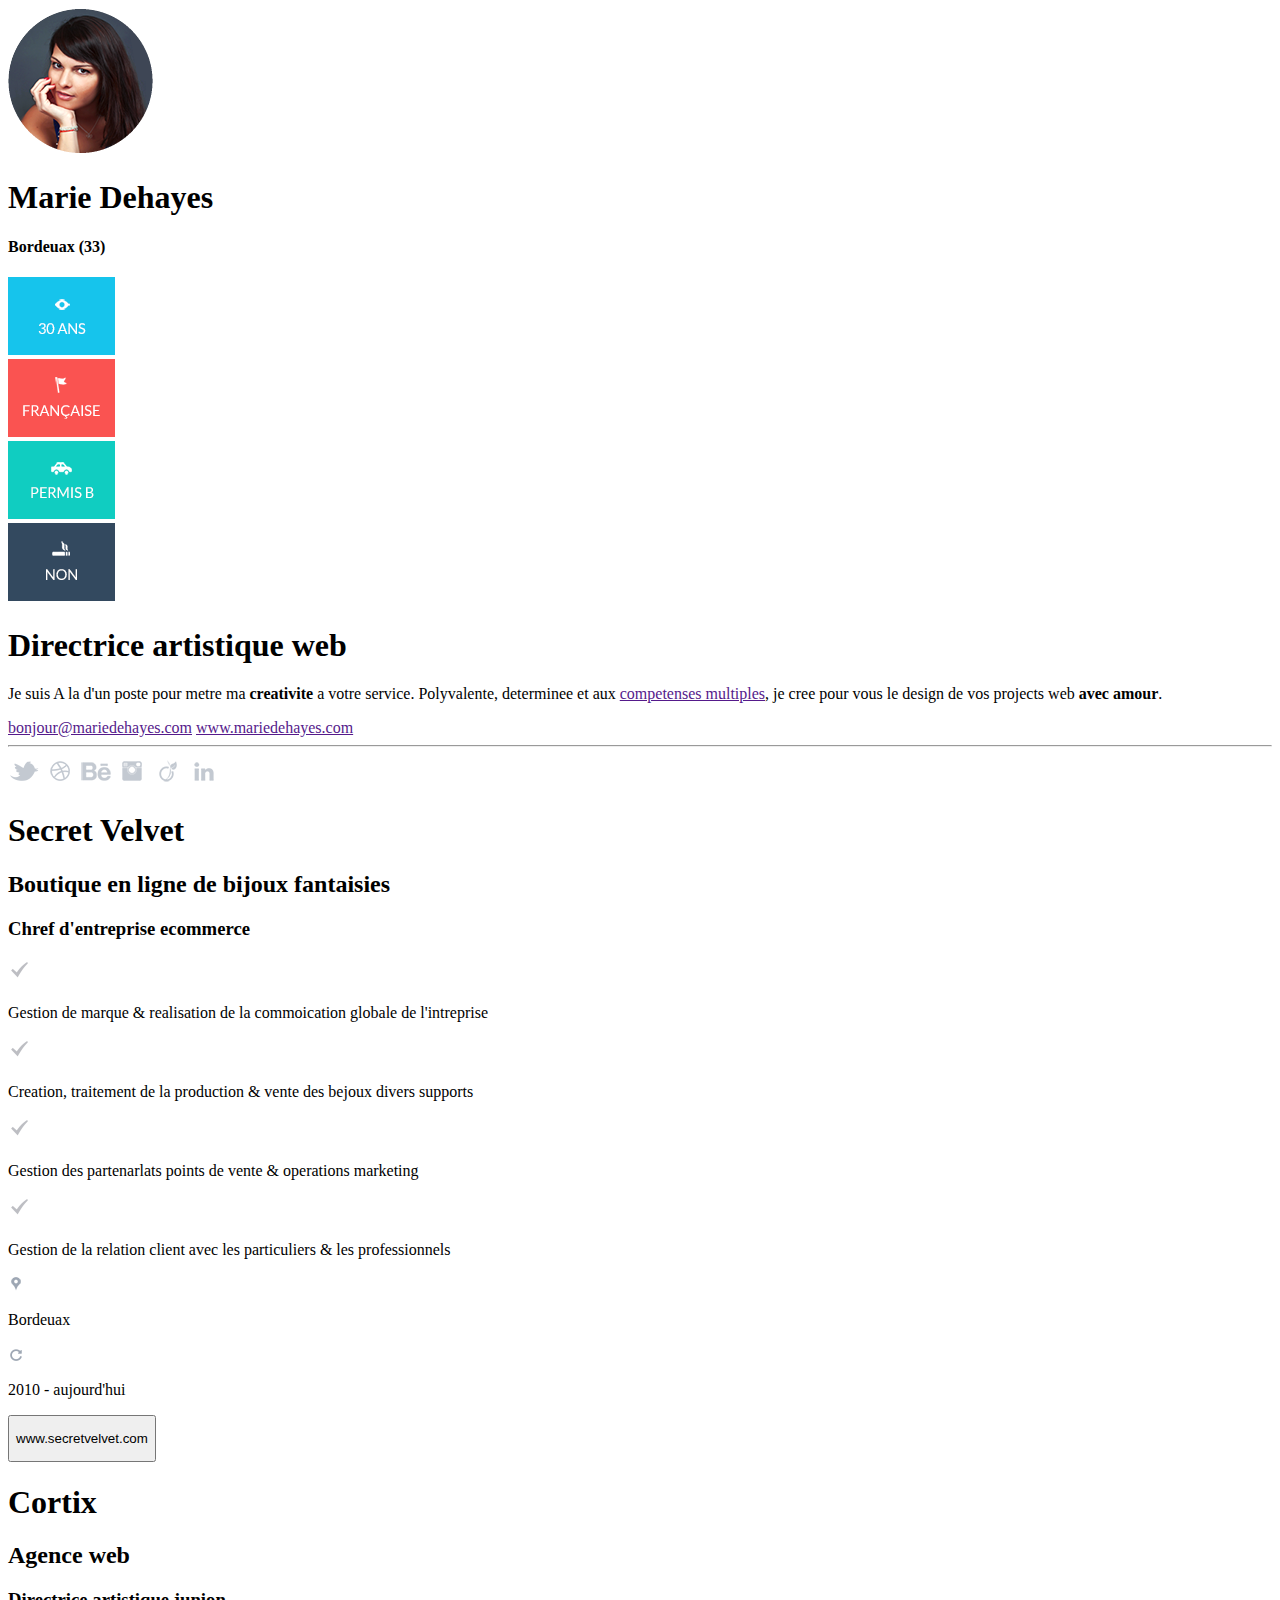
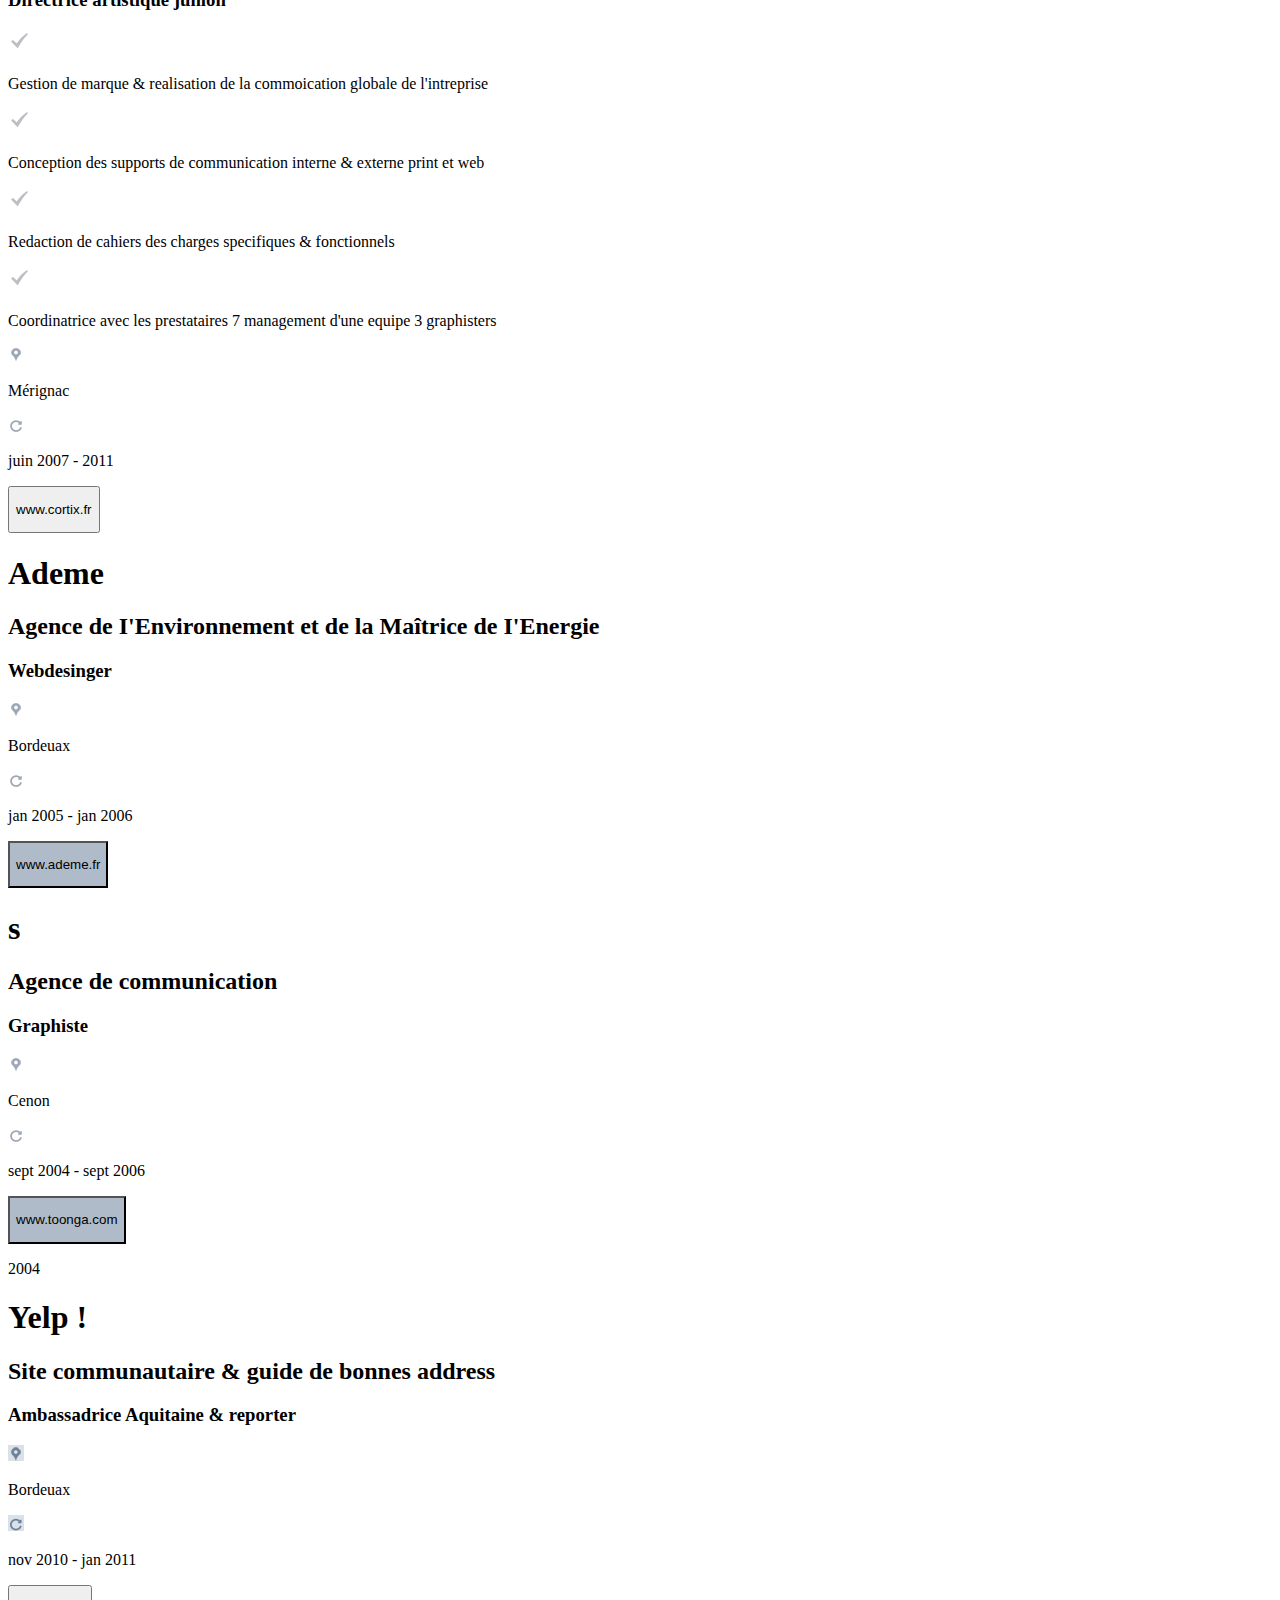
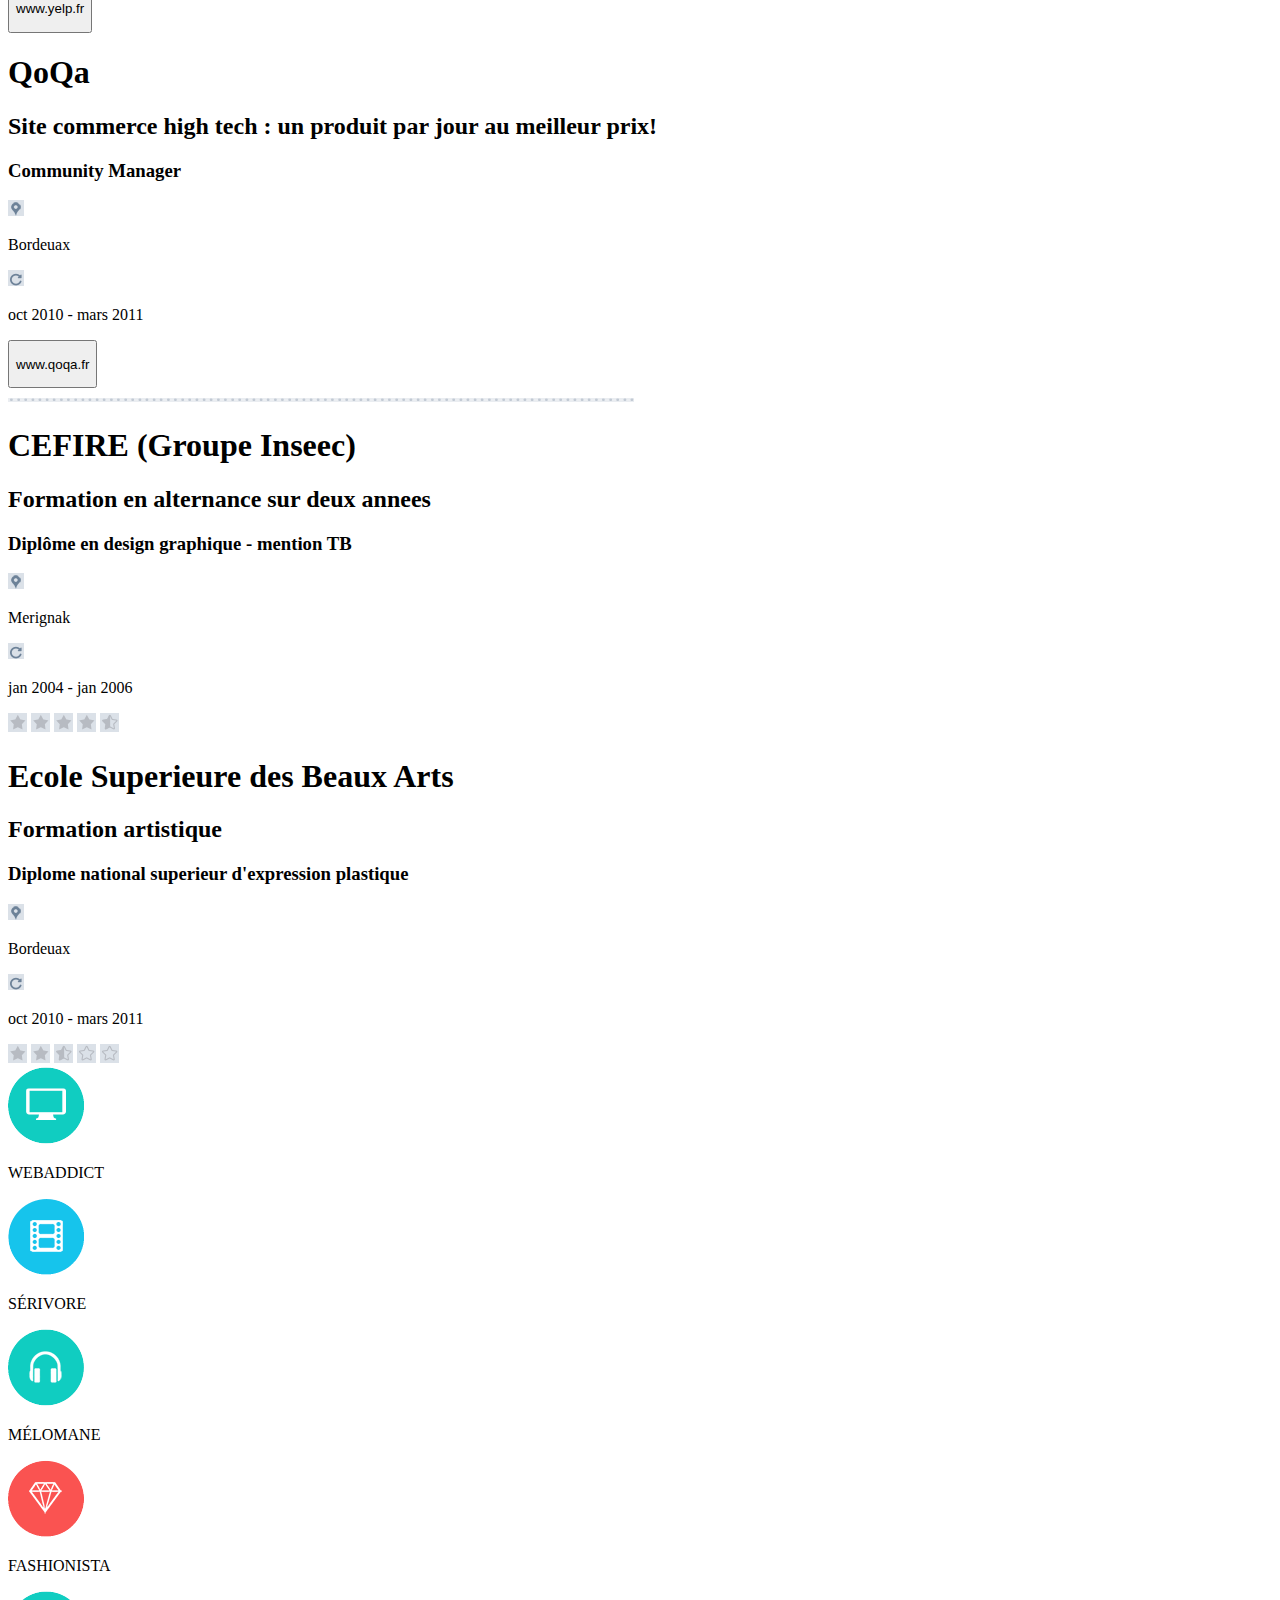
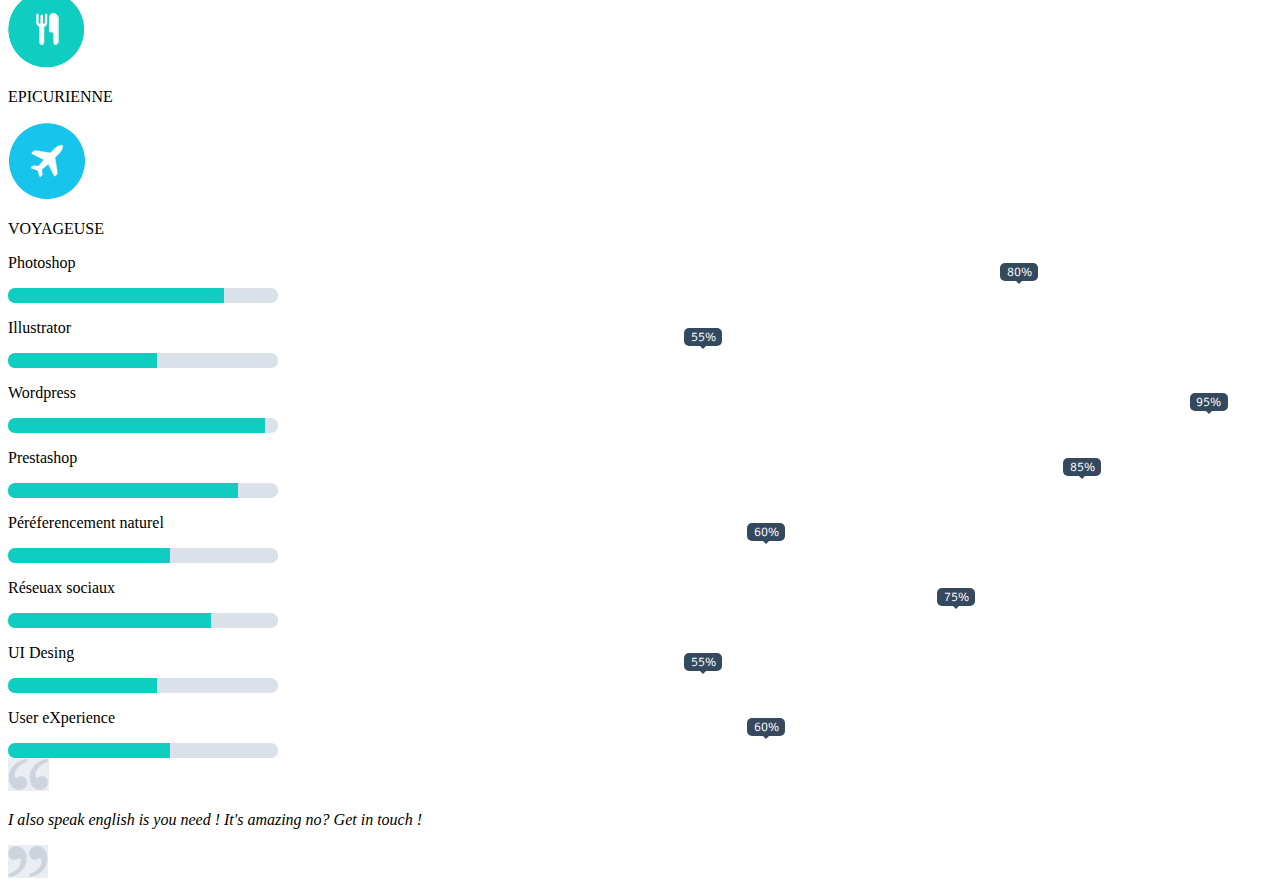
==== commit 00a6e94e: "complete" ====
--- a/Hello/Homepage/index.html
+++ b/Hello/Homepage/index.html
@@ -6,53 +6,58 @@
     <title>Homepage</title>
     <link rel="stylesheet" href="css/fonts.css">
     <link rel="stylesheet" href="css/progressBar.css">
-    <link rel="stylesheet" href="css/style.css">
+    <link rel="stylesheet" href="css/circles.css">
+    <link rel="stylesheet" href="css/double_style.css">
 </head>
 <body>
     <div class="mainWrap">
-        <div class="personCard box">
-            <div id="personalData">
-                <div class="avatarContainer">
-                    <img src="/Hello/Homepage/img/Avatar.png" alt="Avatar">
-                </div>
-                <div class="nameContainer">
-                    <h1>Marie Dehayes</h1>
-                    <h4>Bordeuax (33)</h4>
-                </div>
-            </div>
-            <div id="infoBar">
-                <div class="imgContainer"><img src="/Hello/Homepage/img/Age.png" alt="Age"></div>
-                <div class="imgContainer"><img src="/Hello/Homepage/img/Nationality.png" alt="Nationality"></div>
-                <div class="imgContainer"><img src="/Hello/Homepage/img/DriversLicense.png" alt="DriversLicense"></div>
-                <div class="imgContainer"><img src="/Hello/Homepage/img/Smoking.png" alt="Smoking"></div>
+        <div class="header">
+            <div class="personCard softAngle">
+                <div id="personalData">
+                    <div class="avatarContainer">
+                        <img src="/Hello/Homepage/img/Avatar.png" alt="Avatar">
+                    </div>
+                    <div class="nameContainer">
+                        <div>
+                            <h1>Marie Dehayes</h1>
+                            <h4>Bordeuax (33)</h4>
+                        </div>
+                    </div>
+                </div>
+                <div id="infoBar">
+                    <div class="imgContainer"><img src="/Hello/Homepage/img/Age.png" alt="Age"></div>
+                    <div class="imgContainer"><img src="/Hello/Homepage/img/Nationality.png" alt="Nationality"></div>
+                    <div class="imgContainer"><img src="/Hello/Homepage/img/DriversLicense.png" alt="DriversLicense"></div>
+                    <div class="imgContainer"><img src="/Hello/Homepage/img/Smoking.png" alt="Smoking"></div>
+                </div>  
+            </div>
+            <div class="professionalCard softAngle">
+                <div class="professionalCardInfoBox">
+                    <div class="professionalDescription">
+                        <h1>Directrice artistique web</h1>
+                        <p>Je suis A la d'un poste pour metre ma <b>creativite</b> a votre service. 
+                            Polyvalente, determinee et aux <a href="">competenses multiples</a>, je cree pour
+                             vous le design de vos projects web <b>avec amour</b>.</p>
+                    </div>
+                    <div class="links">
+                        <a id="email" href="">bonjour@mariedehayes.com</a>
+                        <a id="site" href="">www.mariedehayes.com</a>
+                        <hr>
+                    </div>
+                </div>
+                <div class="socialWebs">
+                    <img src="/Hello/Homepage/img/Twitter.png" alt="Twitter">
+                    <img src="/Hello/Homepage/img/Ball.png" alt="Ball">
+                    <img src="/Hello/Homepage/img/Be.png" alt="Be">
+                    <img src="/Hello/Homepage/img/Insta.png" alt="Insta">
+                    <img src="/Hello/Homepage/img/Fruit.png" alt="Fruit">
+                    <img src="/Hello/Homepage/img/In.png" alt="In">
+                </div>
             </div>
         </div>
-        <div class="professionalCard box">
-            <div class="professionalCardInfoBox">
-                <div class="professionalDescription">
-                    <h1>Directrice artistique web</h1>
-                    <p>Je suis A la d'un poste pour metre ma <b>creativite</b> a votre service. 
-                        Polyvalente, determinee et aux <a href="">competenses multiples</a>, je cree pour
-                         vous le design de vos projects web <b>avec amour</b>.</p>
-                </div>
-                <div class="links">
-                    <a id="email" href="">bonjour@mariedehayes.com</a>
-                    <a id="site" href="">www.mariedehayes.com</a>
-                    <hr>
-                </div>
-            </div>
-            <div class="socialWebs">
-                <img src="/Hello/Homepage/img/Twitter.png" alt="Twitter">
-                <img src="/Hello/Homepage/img/Ball.png" alt="Ball">
-                <img src="/Hello/Homepage/img/Be.png" alt="Be">
-                <img src="/Hello/Homepage/img/Insta.png" alt="Insta">
-                <img src="/Hello/Homepage/img/Fruit.png" alt="Fruit">
-                <img src="/Hello/Homepage/img/In.png" alt="In">
-            </div>
-        </div>
-        <div class="bigBox box left">
-            <div class="white">
-                <div class="boxBody">
+        <div class="content">
+            <div class="experience">
+                <div class="whiteContentSection softAngle">
                     <div class="firstHeader">
                         <h1>Secret Velvet</h1>
                         <h2>Boutique en ligne de bijoux fantaisies</h2>
@@ -60,7 +65,7 @@
                     <div class="secondHeader">
                         <h3>Chref d'entreprise ecommerce</h3>
                     </div>
-                    <div class="boxContent">
+                    <div class="sectionBody">
                         <div class="contentItem">
                             <img src="/Hello/Homepage/img/Check.png" alt="V">
                             <p>Gestion de marque & realisation de la commoication globale de l'intreprise</p>
@@ -79,24 +84,20 @@
                         </div>
                     </div>
                     <div class="boxFooter">
-                        <div>
-                            <div>
-                                <img src="/Hello/Homepage/img/Geo.png" alt="G">
-                                <p>Bordeuax</p>
-                            </div>
-                            <div id="period">
-                                <img src="/Hello/Homepage/img/CycleArrow.png" alt="C">
-                                <p>2010 - aujourd'hui</p>
-                            </div>
-                            <button>
-                                <p>www.secretvelvet.com</p>
-                            </button>
-                        </div>
-                    </div>
-                </div>
-            </div>
-            <div class="white">
-                <div class="boxBody">
+                        <div class="geo">
+                            <img src="/Hello/Homepage/img/Geo.png" alt="G">
+                            <p>Bordeuax</p>
+                        </div>
+                        <div class="period">
+                            <img src="/Hello/Homepage/img/CycleArrow.png" alt="C">
+                            <p>2010 - aujourd'hui</p>
+                        </div>
+                        <button>
+                            <p>www.secretvelvet.com</p>
+                        </button>
+                    </div>
+                </div>
+                <div class="whiteContentSection softAngle">
                     <div class="firstHeader">
                         <h1>Cortix</h1>
                         <h2>Agence web</h2>
@@ -104,7 +105,7 @@
                     <div class="secondHeader">
                         <h3>Directrice artistique junion</h3>
                     </div>
-                    <div class="boxContent">
+                    <div class="sectionBody">
                         <div class="contentItem">
                             <img src="/Hello/Homepage/img/Check.png" alt="V">
                             <p>Gestion de marque & realisation de la commoication globale de l'intreprise</p>
@@ -121,26 +122,22 @@
                             <img src="/Hello/Homepage/img/Check.png" alt="V">
                             <p>Coordinatrice avec les prestataires 7 management d'une equipe 3 graphisters</p>
                         </div>
-                        <div class="boxFooter">
-                            <div>
-                                <div>
-                                    <img src="/Hello/Homepage/img/Geo.png" alt="G">
-                                    <p>Mérignac</p>
-                                </div>
-                                <div id="period">
-                                    <img src="/Hello/Homepage/img/CycleArrow.png" alt="C">
-                                    <p>juin 2007 - 2011</p>
-                                </div>
-                                <button>
-                                    <p>www.cortix.fr</p>
-                                </button>
-                            </div>
-                        </div>
-                    </div>
-                </div>
-            </div>
-            <div class="white">
-                <div class="boxBody">
+                    </div>
+                    <div class="boxFooter">
+                        <div class="geo">
+                            <img src="/Hello/Homepage/img/Geo.png" alt="G">
+                            <p>Mérignac</p>
+                        </div>
+                        <div class="period">
+                            <img src="/Hello/Homepage/img/CycleArrow.png" alt="C">
+                            <p>juin 2007 - 2011</p>
+                        </div>
+                        <button>
+                            <p>www.cortix.fr</p>
+                        </button>
+                    </div>
+                </div>
+                <div class="whiteContentSection softAngle">
                     <div class="firstHeader">
                         <h1>Ademe</h1>
                         <h2>Agence de I'Environnement et de la Maîtrice de I'Energie</h2>
@@ -149,52 +146,59 @@
                         <h3>Webdesinger</h3>
                     </div>
                     <div class="boxFooter">
-                        <div>
-                            <div>
-                                <img src="/Hello/Homepage/img/Geo.png" alt="G">
-                                <p>Bordeuax</p>
-                            </div>
-                            <div id="period">
-                                <img src="/Hello/Homepage/img/CycleArrow.png" alt="C">
-                                <p>jan 2005 - jan 2006</p>
-                            </div>
-                            <button style="background: #B0BBCA;">
-                                <p>www.ademe.fr</p>
-                            </button>
-                        </div>
-                    </div>
-                </div>
-            </div>
-            <div class="white">
-                <div class="boxBody">
-                    <div class="firstHeader">
-                        <h1>Impec Toonga</h1>
+                        <div class="geo">
+                            <img src="/Hello/Homepage/img/Geo.png" alt="G">
+                            <p>Bordeuax</p>
+                        </div>
+                        <div class="period">
+                            <img src="/Hello/Homepage/img/CycleArrow.png" alt="C">
+                            <p>jan 2005 - jan 2006</p>
+                        </div>
+                        <button style="background: #B0BBCA;">
+                            <p>www.ademe.fr</p>
+                        </button>
+                    </div>
+                </div>
+                <div class="whiteContentSection softAngle">
+                    <div class="firstHeader">
+                        <h1>s</h1>
                         <h2>Agence de communication</h2>
                     </div>
                     <div class="secondHeader">
                         <h3>Graphiste</h3>
                     </div>
                     <div class="boxFooter">
-                        <div>
-                            <div>
-                                <img src="/Hello/Homepage/img/Geo.png" alt="G">
-                                <p>Cenon</p>
-                            </div>
-                            <div id="period">
-                                <img src="/Hello/Homepage/img/CycleArrow.png" alt="C">
-                                <p>sept 2004 - sept 2006</p>
-                            </div>
-                            <button style="background: #B0BBCA;">
-                                <p>www.toonga.com</p>
-                            </button>
-                        </div>
-                    </div>
-                </div>
-            </div>
-        </div>
-        <div class="bigBox box right">
-            <div class="gray">
-                <div class="boxBody">
+                        <div class="geo">
+                            <img src="/Hello/Homepage/img/Geo.png" alt="G">
+                            <p>Cenon</p>
+                        </div>
+                        <div class="period">
+                            <img src="/Hello/Homepage/img/CycleArrow.png" alt="C">
+                            <p>sept 2004 - sept 2006</p>
+                        </div>
+                        <button style="background: #B0BBCA;">
+                            <p>www.toonga.com</p>
+                        </button>
+                    </div>
+                </div>
+            </div>
+            <div class="timeLineBox">
+                <div class="circle" id="Secret Velvet"></div>
+                <div class="circle" id="QoQa"></div>
+                <div class="circle" id="CEFIRE"></div>
+                <div class="circle" id="Cortix"></div>
+                <div class="circle" id="Ecole Superieure des Beaux Arts"></div>
+                <div class="circle" id="Ademe"></div>
+                <div class="circle" id="Skill Box"></div>
+                <div class="circle" id="Impec Toonga"></div>
+                <div class="circle" id="Last"></div>
+                <div class="timeLine"></div>
+                <div class="starttimeLine softAngle">
+                    <p>2004</p>
+                </div>
+            </div>
+            <div class="other">
+                <div class="grayContentSection softAngle">
                     <div class="firstHeader">
                         <h1>Yelp !</h1>
                         <h2>Site communautaire & guide de bonnes address</h2>
@@ -203,24 +207,20 @@
                         <h3>Ambassadrice Aquitaine & reporter</h3>
                     </div>
                     <div class="boxFooter">
-                        <div>
-                            <div>
-                                <img src="/Hello/Homepage/img/GrayGeo.png" alt="G">
-                                <p id="text">Bordeuax</p>
-                            </div>
-                            <div id="period">
-                                <img src="/Hello/Homepage/img/GrayCycleArrow.png" alt="C">
-                                <p id="text">nov 2010 - jan 2011</p>
-                            </div>
-                            <button>
-                                <p>www.yelp.fr</p>
-                            </button>
-                        </div>
-                    </div>
-                </div>
-            </div>
-            <div class="gray">
-                <div class="boxBody">
+                        <div class="geo">
+                            <img src="/Hello/Homepage/img/GrayGeo.png" alt="G">
+                            <p id="darkText">Bordeuax</p>
+                        </div>
+                        <div class="period">
+                            <img src="/Hello/Homepage/img/GrayCycleArrow.png" alt="C">
+                            <p id="darkText">nov 2010 - jan 2011</p>
+                        </div>
+                        <button>
+                            <p>www.yelp.fr</p>
+                        </button>
+                    </div>
+                </div>
+                <div class="grayContentSection softAngle">
                     <div class="firstHeader">
                         <h1>QoQa</h1>
                         <h2>Site commerce high tech : un produit par jour au meilleur prix!</h2>
@@ -229,27 +229,23 @@
                         <h3>Community Manager</h3>
                     </div>
                     <div class="boxFooter">
-                        <div>
-                            <div>
-                                <img src="/Hello/Homepage/img/GrayGeo.png" alt="G">
-                                <p id="text">Bordeuax</p>
-                            </div>
-                            <div id="period">
-                                <img src="/Hello/Homepage/img/GrayCycleArrow.png" alt="C">
-                                <p id="text">oct 2010 - mars 2011</p>
-                            </div>
-                            <button>
-                                <p>www.qoqa.fr</p>
-                            </button>
-                        </div>
-                    </div>
-                </div>
-            </div>
-            <div class="dotsBox">
-                <img src="/Hello/Homepage/img/Dots.png" alt="">
-            </div>
-            <div class="gray">
-                <div class="boxBody bodyWithStars">
+                        <div class="geo">
+                            <img src="/Hello/Homepage/img/GrayGeo.png" alt="G">
+                            <p id="darkText">Bordeuax</p>
+                        </div>
+                        <div class="period">
+                            <img src="/Hello/Homepage/img/GrayCycleArrow.png" alt="C">
+                            <p id="darkText">oct 2010 - mars 2011</p>
+                        </div>
+                        <button>
+                            <p>www.qoqa.fr</p>
+                        </button>
+                    </div>
+                </div>
+                <div class="dotsBox">
+                    <img src="/Hello/Homepage/img/Dots.png" alt="">
+                </div>
+                <div class="grayContentSection softAngle" id="withStars">
                     <div class="firstHeader">
                         <h1>CEFIRE (Groupe Inseec)</h1>
                         <h2>Formation en alternance sur deux annees</h2>
@@ -257,86 +253,188 @@
                     <div class="secondHeader">
                         <h3>Diplôme en design graphique - mention TB</h3>
                     </div>
-                    <div class="boxFooter boxFooterWithStars">
-                        <div>
-                            <div>
-                                <img src="/Hello/Homepage/img/GrayGeo.png" alt="G">
-                                <p id="text">Merignak</p>
-                            </div>
-                            <div id="period">
-                                <img src="/Hello/Homepage/img/GrayCycleArrow.png" alt="C">
-                                <p id="text">jan 2004 - jan 2006</p>
-                            </div>
-                            <button>
-                                <p>www.qoqa.fr</p>
-                            </button>
-                        </div>
-                    </div>
-                </div>
-            </div>
-            <div class="gray">
-                <div class="boxBody bodyWithStars">
+                    <div class="boxFooter">
+                        <div class="geo">
+                            <img src="/Hello/Homepage/img/GrayGeo.png" alt="G">
+                            <p id="darkText">Merignak</p>
+                        </div>
+                        <div class="period">
+                            <img src="/Hello/Homepage/img/GrayCycleArrow.png" alt="C">
+                            <p id="darkText">jan 2004 - jan 2006</p>
+                        </div>
+                        <div class="starBox">
+                            <img src="/Hello/Homepage/img/FoolStar.png" alt="">
+                            <img src="/Hello/Homepage/img/FoolStar.png" alt="">
+                            <img src="/Hello/Homepage/img/FoolStar.png" alt="">
+                            <img src="/Hello/Homepage/img/FoolStar.png" alt="">
+                            <img src="/Hello/Homepage/img/HalfStar.png" alt="">
+                        </div>
+                    </div>
+                </div>
+                <div class="grayContentSection softAngle" id="withStars">
                     <div class="firstHeader">
                         <h1>Ecole Superieure des Beaux Arts</h1>
                         <h2>Formation artistique</h2>
                     </div>
                     <div class="secondHeader">
-                        <h3>Community Manager</h3>
-                    </div>
-                    <div class="boxFooter boxFooterWithStars">
-                        <div>
-                            <div>
-                                <img src="/Hello/Homepage/img/GrayGeo.png" alt="G">
-                                <p id="text">Tours & Paris</p>
-                            </div>
-                            <div id="period">
-                                <img src="/Hello/Homepage/img/GrayCycleArrow.png" alt="C">
-                                <p id="text">jan 2002 - jan 2004</p>
-                            </div>
-                            <button>
-                                <p>www.qoqa.fr</p>
-                            </button>
-                        </div>
-                    </div>
-                </div>
-            </div>
-            <div class="skillBox">
-                <div class="hobbiesBox">
-                    <div class="hobbie">
-                        <img src="/Hello/Homepage/img/Webaddict.png" alt="">
-                        <p>WEBADDICT</p>
-                    </div>
-                    <div class="hobbie">
-                        <img src="/Hello/Homepage/img/Serivore.png" alt="">
-                        <p>SERIVORE</p>
-                    </div>
-                    <div class="hobbie">
-                        <img src="/Hello/Homepage/img/Melomane.png" alt="">
-                        <p>MELOMANE</p>
-                    </div>
-                    <div class="hobbie">
-                        <img src="/Hello/Homepage/img/Fashionaista.png" alt="">
-                        <p>FASHIONISTA</p>
-                    </div>
-                    <div class="hobbie">
-                        <img src="/Hello/Homepage/img/Epicurienne.png" alt="">
-                        <p>EPICURIENNE</p>
-                    </div>
-                    <div class="hobbie">
-                        <img src="/Hello/Homepage/img/Voyageuse.png" alt="">
-                        <p>VOYAGEUSE</p>
-                    </div>
-                </div>
-                <div class="skillsProgress">
-                    <div class="skill">
-                        <p>Illustrator</p>
-                        <div class="progress">
-                            <progress max="100" value="80"></progress>
-                            <div class="progressValue"></div>
-                            <div class="progressBg"><div class="progressBar"></div></div>
-                        </div>
-                    </div>
-                </div>
+                        <h3>Diplome national superieur d'expression plastique</h3>
+                    </div>
+                    <div class="boxFooter">
+                        <div class="geo">
+                            <img src="/Hello/Homepage/img/GrayGeo.png" alt="G">
+                            <p id="darkText">Bordeuax</p>
+                        </div>
+                        <div class="period">
+                            <img src="/Hello/Homepage/img/GrayCycleArrow.png" alt="C">
+                            <p id="darkText">oct 2010 - mars 2011</p>
+                        </div>
+                        <div class="starBox">
+                            <img src="/Hello/Homepage/img/FoolStar.png" alt="">
+                            <img src="/Hello/Homepage/img/FoolStar.png" alt="">
+                            <img src="/Hello/Homepage/img/HalfStar.png" alt="">
+                            <img src="/Hello/Homepage/img/EmptyStar.png" alt="">
+                            <img src="/Hello/Homepage/img/EmptyStar.png" alt="">
+                        </div>
+                    </div>
+                </div>
+                <div class="skillBox">
+                    <div class="hobbiesBox">
+                        <div class="hobbie">
+                            <img src="/Hello/Homepage/img/Webaddict.png" alt="">
+                            <p>WEBADDICT</p>
+                        </div>
+                        <div class="hobbie">
+                            <img src="/Hello/Homepage/img/Serivore.png" alt="">
+                            <p>SÉRIVORE</p>
+                        </div>
+                        <div class="hobbie">
+                            <img src="/Hello/Homepage/img/Melomane.png" alt="">
+                            <p>MÉLOMANE</p>
+                        </div>
+                        <div class="hobbie">
+                            <img src="/Hello/Homepage/img/Fashionaista.png" alt="">
+                            <p>FASHIONISTA</p>
+                        </div>
+                        <div class="hobbie">
+                            <img src="/Hello/Homepage/img/Epicurienne.png" alt="">
+                            <p>EPICURIENNE</p>
+                        </div>
+                        <div class="hobbie">
+                            <img src="/Hello/Homepage/img/Voyageuse.png" alt="">
+                            <p>VOYAGEUSE</p>
+                        </div>
+                    </div>
+                    <div class="skillsProgress">
+                        <div class="programSkills">
+                            <div class="skill">
+                                <p>Photoshop</p>
+                                <div class="progress">
+                                    <progress max="100" value="80"></progress>
+                                    <div class="progressValue">
+                                        <div class="triangle"></div>
+                                    </div>
+                                    <div class="progressBg">
+                                        <div class="progressBar"></div>
+                                    </div>
+                                </div>
+                            </div>
+                            <div class="skill">
+                                <p>Illustrator</p>
+                                <div class="progress">
+                                    <progress max="100" value="55"></progress>
+                                    <div class="progressValue">
+                                        <div class="triangle"></div>
+                                    </div>
+                                    <div class="progressBg">
+                                        <div class="progressBar"></div>
+                                    </div>
+                                </div>
+                            </div>
+                            <div class="skill">
+                                <p>Wordpress</p>
+                                <div class="progress">
+                                    <progress max="100" value="95"></progress>
+                                    <div class="progressValue">
+                                        <div class="triangle"></div>
+                                    </div>
+                                    <div class="progressBg">
+                                        <div class="progressBar"></div>
+                                    </div>
+                                </div>
+                            </div>
+                            <div class="skill">
+                                <p>Prestashop</p>
+                                <div class="progress">
+                                    <progress max="100" value="85"></progress>
+                                    <div class="progressValue">
+                                        <div class="triangle"></div>
+                                    </div>
+                                    <div class="progressBg">
+                                        <div class="progressBar"></div>
+                                    </div>
+                                </div>
+                            </div>
+                        </div>
+                        <div class="hardSkills">
+                            <div class="skill">
+                                <p>Péréferencement naturel</p>
+                                <div class="progress">
+                                    <progress max="100" value="60"></progress>
+                                    <div class="progressValue">
+                                        <div class="triangle"></div>
+                                    </div>
+                                    <div class="progressBg">
+                                        <div class="progressBar"></div>
+                                    </div>
+                                </div>
+                            </div>
+                            <div class="skill">
+                                <p>Réseuax sociaux</p>
+                                <div class="progress">
+                                    <progress max="100" value="75"></progress>
+                                    <div class="progressValue">
+                                        <div class="triangle"></div>
+                                    </div>
+                                    <div class="progressBg">
+                                        <div class="progressBar"></div>
+                                    </div>
+                                </div>
+                            </div>
+                            <div class="skill">
+                                <p>UI Desing</p>
+                                <div class="progress">
+                                    <progress max="100" value="55"></progress>
+                                    <div class="progressValue">
+                                        <div class="triangle"></div>
+                                    </div>
+                                    <div class="progressBg">
+                                        <div class="progressBar"></div>
+                                    </div>
+                                </div>
+                            </div>
+                            <div class="skill">
+                                <p>User eXperience</p>
+                                <div class="progress">
+                                    <progress max="100" value="60"></progress>
+                                    <div class="progressValue">
+                                        <div class="triangle"></div>
+                                    </div>
+                                    <div class="progressBg">
+                                        <div class="progressBar"></div>
+                                    </div>
+                                </div>
+                            </div>
+                        </div>
+                        
+                    </div>
+                </div>
+            </div>
+        </div>
+        <div class="footer">
+            <div class="footerContent">
+                <img src="/Hello/Homepage/img/RightQuote.png" alt="">
+                <p><i>I also speak english is you need ! It's amazing no? Get in touch !</i></p>
+                <img src="/Hello/Homepage/img/LeftQuote.png" alt="">
             </div>
         </div>
     </div>
--- a/Hello/Homepage/css/progressBar.css
+++ b/Hello/Homepage/css/progressBar.css
@@ -20,6 +20,13 @@
     font-size: 13px;
     line-height: 19px;
 }
+.progressValue .triangle {
+    position: inherit;
+    border: 3px solid transparent;
+    top: 18px;
+    left: 16px;
+    border-top: 3px solid #34495E;
+}
 .progressBg {
     width: 270px;
     background: #DBE1E8;
@@ -37,14 +44,917 @@
     left: 0;
   }
 
+/* 
+Using in html:
 
+<div class="progress">
+    <progress max="100" value="80"></progress>
+    <div class="progressValue">
+        <div class="triangle"></div>
+    </div>
+    <div class="progressBg">
+        <div class="progressBar"></div>
+    </div>
+</div> 
+*/
 
+.progress progress[value="1"] + .progressValue::before {
+    content: "1%";
+}
+ .progress progress[value="1"] + .progressValue {
+    left: calc(1% - 19px);
+}
+.progress progress[value="1"] ~ .progressBg .progressBar {
+    width: 1%; 
+}  
+.progress progress[value="2"] + .progressValue::before {
+    content: "2%";
+}
+ .progress progress[value="2"] + .progressValue {
+    left: calc(2% - 19px);
+}
+.progress progress[value="2"] ~ .progressBg .progressBar {
+    width: 2%; 
+}
+.progress progress[value="3"] + .progressValue::before {
+    content: "3%";
+}
+ .progress progress[value="3"] + .progressValue {
+    left: calc(3% - 19px);
+}
+.progress progress[value="3"] ~ .progressBg .progressBar {
+    width: 3%; 
+}
+.progress progress[value="4"] + .progressValue::before {
+    content: "4%";
+}
+ .progress progress[value="4"] + .progressValue {
+    left: calc(4% - 19px);
+}
+.progress progress[value="4"] ~ .progressBg .progressBar {
+    width: 4%; 
+}
+.progress progress[value="5"] + .progressValue::before {
+    content: "5%";
+}
+ .progress progress[value="5"] + .progressValue {
+    left: calc(5% - 19px);
+}
+.progress progress[value="5"] ~ .progressBg .progressBar {
+    width: 5%; 
+}
+.progress progress[value="6"] + .progressValue::before {
+    content: "6%";
+}
+ .progress progress[value="6"] + .progressValue {
+    left: calc(6% - 19px);
+}
+.progress progress[value="6"] ~ .progressBg .progressBar {
+    width: 6%; 
+}
+.progress progress[value="7"] + .progressValue::before {
+    content: "7%";
+}
+ .progress progress[value="7"] + .progressValue {
+    left: calc(7% - 19px);
+}
+.progress progress[value="7"] ~ .progressBg .progressBar {
+    width: 7%; 
+}
+.progress progress[value="8"] + .progressValue::before {
+    content: "8%";
+}
+ .progress progress[value="8"] + .progressValue {
+    left: calc(8% - 19px);
+}
+.progress progress[value="8"] ~ .progressBg .progressBar {
+    width: 8%; 
+}
+.progress progress[value="9"] + .progressValue::before {
+    content: "9%";
+}
+ .progress progress[value="9"] + .progressValue {
+    left: calc(9% - 19px);
+}
+.progress progress[value="9"] ~ .progressBg .progressBar {
+    width: 9%; 
+}
+.progress progress[value="10"] + .progressValue::before {
+    content: "10%";
+}
+ .progress progress[value="10"] + .progressValue {
+    left: calc(10% - 19px);
+}
+.progress progress[value="10"] ~ .progressBg .progressBar {
+    width: 10%; 
+}
+.progress progress[value="11"] + .progressValue::before {
+    content: "11%";
+}
+ .progress progress[value="11"] + .progressValue {
+    left: calc(1% - 19px);
+}
+.progress progress[value="11"] ~ .progressBg .progressBar {
+    width: 1%; 
+}  
+.progress progress[value="12"] + .progressValue::before {
+    content: "12%";
+}
+ .progress progress[value="12"] + .progressValue {
+    left: calc(12% - 19px);
+}
+.progress progress[value="12"] ~ .progressBg .progressBar {
+    width: 12%; 
+}
+.progress progress[value="13"] + .progressValue::before {
+    content: "13%";
+}
+ .progress progress[value="13"] + .progressValue {
+    left: calc(13% - 19px);
+}
+.progress progress[value="13"] ~ .progressBg .progressBar {
+    width: 13%; 
+}
+.progress progress[value="14"] + .progressValue::before {
+    content: "14%";
+}
+ .progress progress[value="14"] + .progressValue {
+    left: calc(14% - 19px);
+}
+.progress progress[value="14"] ~ .progressBg .progressBar {
+    width: 14%; 
+}
+.progress progress[value="15"] + .progressValue::before {
+    content: "15%";
+}
+ .progress progress[value="15"] + .progressValue {
+    left: calc(15% - 19px);
+}
+.progress progress[value="15"] ~ .progressBg .progressBar {
+    width: 15%; 
+}
+.progress progress[value="16"] + .progressValue::before {
+    content: "16%";
+}
+ .progress progress[value="16"] + .progressValue {
+    left: calc(16% - 19px);
+}
+.progress progress[value="16"] ~ .progressBg .progressBar {
+    width: 16%; 
+}
+.progress progress[value="17"] + .progressValue::before {
+    content: "17%";
+}
+ .progress progress[value="17"] + .progressValue {
+    left: calc(17% - 19px);
+}
+.progress progress[value="17"] ~ .progressBg .progressBar {
+    width: 17%; 
+}
+.progress progress[value="18"] + .progressValue::before {
+    content: "18%";
+}
+ .progress progress[value="18"] + .progressValue {
+    left: calc(18% - 19px);
+}
+.progress progress[value="18"] ~ .progressBg .progressBar {
+    width: 18%; 
+}
+.progress progress[value="19"] + .progressValue::before {
+    content: "19%";
+}
+ .progress progress[value="19"] + .progressValue {
+    left: calc(19% - 19px);
+}
+.progress progress[value="19"] ~ .progressBg .progressBar {
+    width: 19%; 
+}
+.progress progress[value="20"] + .progressValue::before {
+    content: "20%";
+}
+ .progress progress[value="20"] + .progressValue {
+    left: calc(20% - 19px);
+}
+.progress progress[value="20"] ~ .progressBg .progressBar {
+    width: 20%; 
+}
+.progress progress[value="21"] + .progressValue::before {
+    content: "21%";
+}
+ .progress progress[value="21"] + .progressValue {
+    left: calc(21% - 19px);
+}
+.progress progress[value="21"] ~ .progressBg .progressBar {
+    width: 21%; 
+}  
+.progress progress[value="22"] + .progressValue::before {
+    content: "22%";
+}
+ .progress progress[value="22"] + .progressValue {
+    left: calc(22% - 19px);
+}
+.progress progress[value="22"] ~ .progressBg .progressBar {
+    width: 22%; 
+}
+.progress progress[value="23"] + .progressValue::before {
+    content: "23%";
+}
+ .progress progress[value="23"] + .progressValue {
+    left: calc(23% - 19px);
+}
+.progress progress[value="23"] ~ .progressBg .progressBar {
+    width: 23%; 
+}
+.progress progress[value="24"] + .progressValue::before {
+    content: "24%";
+}
+ .progress progress[value="24"] + .progressValue {
+    left: calc(24% - 19px);
+}
+.progress progress[value="24"] ~ .progressBg .progressBar {
+    width: 24%; 
+}
+.progress progress[value="25"] + .progressValue::before {
+    content: "25%";
+}
+ .progress progress[value="25"] + .progressValue {
+    left: calc(25% - 19px);
+}
+.progress progress[value="25"] ~ .progressBg .progressBar {
+    width: 25%; 
+}
+.progress progress[value="26"] + .progressValue::before {
+    content: "26%";
+}
+ .progress progress[value="26"] + .progressValue {
+    left: calc(26% - 19px);
+}
+.progress progress[value="26"] ~ .progressBg .progressBar {
+    width: 26%; 
+}
+.progress progress[value="27"] + .progressValue::before {
+    content: "27%";
+}
+ .progress progress[value="27"] + .progressValue {
+    left: calc(27% - 19px);
+}
+.progress progress[value="27"] ~ .progressBg .progressBar {
+    width: 27%; 
+}
+.progress progress[value="28"] + .progressValue::before {
+    content: "28%";
+}
+ .progress progress[value="28"] + .progressValue {
+    left: calc(28% - 19px);
+}
+.progress progress[value="28"] ~ .progressBg .progressBar {
+    width: 28%; 
+}
+.progress progress[value="29"] + .progressValue::before {
+    content: "29%";
+}
+ .progress progress[value="29"] + .progressValue {
+    left: calc(29% - 19px);
+}
+.progress progress[value="29"] ~ .progressBg .progressBar {
+    width: 29%; 
+}
+.progress progress[value="30"] + .progressValue::before {
+    content: "30%";
+}
+ .progress progress[value="30"] + .progressValue {
+    left: calc(30% - 19px);
+}
+.progress progress[value="30"] ~ .progressBg .progressBar {
+    width: 30%; 
+}
+.progress progress[value="31"] + .progressValue::before {
+    content: "31%";
+}
+ .progress progress[value="31"] + .progressValue {
+    left: calc(31% - 19px);
+}
+.progress progress[value="31"] ~ .progressBg .progressBar {
+    width: 31%; 
+}  
+.progress progress[value="32"] + .progressValue::before {
+    content: "32%";
+}
+ .progress progress[value="32"] + .progressValue {
+    left: calc(32% - 19px);
+}
+.progress progress[value="32"] ~ .progressBg .progressBar {
+    width: 32%; 
+}
+.progress progress[value="33"] + .progressValue::before {
+    content: "33%";
+}
+ .progress progress[value="33"] + .progressValue {
+    left: calc(33% - 19px);
+}
+.progress progress[value="33"] ~ .progressBg .progressBar {
+    width: 33%; 
+}
+.progress progress[value="34"] + .progressValue::before {
+    content: "34%";
+}
+ .progress progress[value="34"] + .progressValue {
+    left: calc(34% - 19px);
+}
+.progress progress[value="34"] ~ .progressBg .progressBar {
+    width: 34%; 
+}
+.progress progress[value="35"] + .progressValue::before {
+    content: "35%";
+}
+ .progress progress[value="35"] + .progressValue {
+    left: calc(35% - 19px);
+}
+.progress progress[value="35"] ~ .progressBg .progressBar {
+    width: 35%; 
+}
+.progress progress[value="36"] + .progressValue::before {
+    content: "36%";
+}
+ .progress progress[value="36"] + .progressValue {
+    left: calc(36% - 19px);
+}
+.progress progress[value="36"] ~ .progressBg .progressBar {
+    width: 36%; 
+}
+.progress progress[value="37"] + .progressValue::before {
+    content: "37%";
+}
+ .progress progress[value="37"] + .progressValue {
+    left: calc(37% - 19px);
+}
+.progress progress[value="37"] ~ .progressBg .progressBar {
+    width: 37%; 
+}
+.progress progress[value="38"] + .progressValue::before {
+    content: "38%";
+}
+ .progress progress[value="38"] + .progressValue {
+    left: calc(38% - 19px);
+}
+.progress progress[value="38"] ~ .progressBg .progressBar {
+    width: 38%; 
+}
+.progress progress[value="39"] + .progressValue::before {
+    content: "39%";
+}
+ .progress progress[value="39"] + .progressValue {
+    left: calc(39% - 19px);
+}
+.progress progress[value="39"] ~ .progressBg .progressBar {
+    width: 39%; 
+}
+.progress progress[value="40"] + .progressValue::before {
+    content: "40%";
+}
+ .progress progress[value="40"] + .progressValue {
+    left: calc(40% - 19px);
+}
+.progress progress[value="40"] ~ .progressBg .progressBar {
+    width: 40%; 
+}
+.progress progress[value="41"] + .progressValue::before {
+    content: "41%";
+}
+ .progress progress[value="41"] + .progressValue {
+    left: calc(41% - 19px);
+}
+.progress progress[value="41"] ~ .progressBg .progressBar {
+    width: 41%; 
+}  
+.progress progress[value="42"] + .progressValue::before {
+    content: "42%";
+}
+ .progress progress[value="42"] + .progressValue {
+    left: calc(42% - 19px);
+}
+.progress progress[value="42"] ~ .progressBg .progressBar {
+    width: 42%; 
+}
+.progress progress[value="43"] + .progressValue::before {
+    content: "43%";
+}
+ .progress progress[value="43"] + .progressValue {
+    left: calc(43% - 19px);
+}
+.progress progress[value="43"] ~ .progressBg .progressBar {
+    width: 43%; 
+}
+.progress progress[value="44"] + .progressValue::before {
+    content: "44%";
+}
+ .progress progress[value="44"] + .progressValue {
+    left: calc(44% - 19px);
+}
+.progress progress[value="44"] ~ .progressBg .progressBar {
+    width: 44%; 
+}
+.progress progress[value="45"] + .progressValue::before {
+    content: "45%";
+}
+ .progress progress[value="45"] + .progressValue {
+    left: calc(45% - 19px);
+}
+.progress progress[value="45"] ~ .progressBg .progressBar {
+    width: 45%; 
+}
+.progress progress[value="46"] + .progressValue::before {
+    content: "46%";
+}
+ .progress progress[value="46"] + .progressValue {
+    left: calc(46% - 19px);
+}
+.progress progress[value="46"] ~ .progressBg .progressBar {
+    width: 46%; 
+}
+.progress progress[value="47"] + .progressValue::before {
+    content: "47%";
+}
+ .progress progress[value="47"] + .progressValue {
+    left: calc(47% - 19px);
+}
+.progress progress[value="47"] ~ .progressBg .progressBar {
+    width: 47%; 
+}
+.progress progress[value="48"] + .progressValue::before {
+    content: "48%";
+}
+ .progress progress[value="48"] + .progressValue {
+    left: calc(48% - 19px);
+}
+.progress progress[value="48"] ~ .progressBg .progressBar {
+    width: 48%; 
+}
+.progress progress[value="49"] + .progressValue::before {
+    content: "49%";
+}
+ .progress progress[value="49"] + .progressValue {
+    left: calc(49% - 19px);
+}
+.progress progress[value="49"] ~ .progressBg .progressBar {
+    width: 49%; 
+}
+.progress progress[value="50"] + .progressValue::before {
+    content: "50%";
+}
+ .progress progress[value="50"] + .progressValue {
+    left: calc(50% - 19px);
+}
+.progress progress[value="50"] ~ .progressBg .progressBar {
+    width: 50%; 
+}
+.progress progress[value="51"] + .progressValue::before {
+    content: "51%";
+}
+ .progress progress[value="51"] + .progressValue {
+    left: calc(51% - 19px);
+}
+.progress progress[value="51"] ~ .progressBg .progressBar {
+    width: 51%; 
+}  
+.progress progress[value="52"] + .progressValue::before {
+    content: "52%";
+}
+ .progress progress[value="52"] + .progressValue {
+    left: calc(52% - 19px);
+}
+.progress progress[value="52"] ~ .progressBg .progressBar {
+    width: 52%; 
+}
+.progress progress[value="53"] + .progressValue::before {
+    content: "53%";
+}
+ .progress progress[value="53"] + .progressValue {
+    left: calc(53% - 19px);
+}
+.progress progress[value="53"] ~ .progressBg .progressBar {
+    width: 53%; 
+}
+.progress progress[value="54"] + .progressValue::before {
+    content: "54%";
+}
+ .progress progress[value="54"] + .progressValue {
+    left: calc(54% - 19px);
+}
+.progress progress[value="54"] ~ .progressBg .progressBar {
+    width: 54%; 
+}
+.progress progress[value="55"] + .progressValue::before {
+    content: "55%";
+}
+ .progress progress[value="55"] + .progressValue {
+    left: calc(55% - 19px);
+}
+.progress progress[value="55"] ~ .progressBg .progressBar {
+    width: 55%; 
+}
+.progress progress[value="56"] + .progressValue::before {
+    content: "56%";
+}
+ .progress progress[value="56"] + .progressValue {
+    left: calc(56% - 19px);
+}
+.progress progress[value="56"] ~ .progressBg .progressBar {
+    width: 56%; 
+}
+.progress progress[value="57"] + .progressValue::before {
+    content: "57%";
+}
+ .progress progress[value="57"] + .progressValue {
+    left: calc(57% - 19px);
+}
+.progress progress[value="57"] ~ .progressBg .progressBar {
+    width: 57%; 
+}
+.progress progress[value="58"] + .progressValue::before {
+    content: "58%";
+}
+ .progress progress[value="58"] + .progressValue {
+    left: calc(58% - 19px);
+}
+.progress progress[value="58"] ~ .progressBg .progressBar {
+    width: 58%; 
+}
+.progress progress[value="59"] + .progressValue::before {
+    content: "59%";
+}
+ .progress progress[value="59"] + .progressValue {
+    left: calc(59% - 19px);
+}
+.progress progress[value="59"] ~ .progressBg .progressBar {
+    width: 59%; 
+}
+.progress progress[value="60"] + .progressValue::before {
+    content: "60%";
+}
+ .progress progress[value="60"] + .progressValue {
+    left: calc(60% - 19px);
+}
+.progress progress[value="60"] ~ .progressBg .progressBar {
+    width: 60%; 
+}
+.progress progress[value="61"] + .progressValue::before {
+    content: "61%";
+}
+ .progress progress[value="61"] + .progressValue {
+    left: calc(61% - 19px);
+}
+.progress progress[value="61"] ~ .progressBg .progressBar {
+    width: 61%; 
+}  
+.progress progress[value="62"] + .progressValue::before {
+    content: "62%";
+}
+ .progress progress[value="62"] + .progressValue {
+    left: calc(62% - 19px);
+}
+.progress progress[value="62"] ~ .progressBg .progressBar {
+    width: 62%; 
+}
+.progress progress[value="63"] + .progressValue::before {
+    content: "63%";
+}
+ .progress progress[value="63"] + .progressValue {
+    left: calc(63% - 19px);
+}
+.progress progress[value="63"] ~ .progressBg .progressBar {
+    width: 63%; 
+}
+.progress progress[value="64"] + .progressValue::before {
+    content: "64%";
+}
+ .progress progress[value="64"] + .progressValue {
+    left: calc(64% - 19px);
+}
+.progress progress[value="64"] ~ .progressBg .progressBar {
+    width: 64%; 
+}
+.progress progress[value="65"] + .progressValue::before {
+    content: "65%";
+}
+ .progress progress[value="65"] + .progressValue {
+    left: calc(65% - 19px);
+}
+.progress progress[value="65"] ~ .progressBg .progressBar {
+    width: 65%; 
+}
+.progress progress[value="66"] + .progressValue::before {
+    content: "66%";
+}
+ .progress progress[value="66"] + .progressValue {
+    left: calc(66% - 19px);
+}
+.progress progress[value="66"] ~ .progressBg .progressBar {
+    width: 66%; 
+}
+.progress progress[value="67"] + .progressValue::before {
+    content: "67%";
+}
+ .progress progress[value="67"] + .progressValue {
+    left: calc(67% - 19px);
+}
+.progress progress[value="67"] ~ .progressBg .progressBar {
+    width: 67%; 
+}
+.progress progress[value="68"] + .progressValue::before {
+    content: "68%";
+}
+ .progress progress[value="68"] + .progressValue {
+    left: calc(68% - 19px);
+}
+.progress progress[value="68"] ~ .progressBg .progressBar {
+    width: 68%; 
+}
+.progress progress[value="69"] + .progressValue::before {
+    content: "69%";
+}
+ .progress progress[value="69"] + .progressValue {
+    left: calc(69% - 19px);
+}
+.progress progress[value="69"] ~ .progressBg .progressBar {
+    width: 69%; 
+}
+.progress progress[value="70"] + .progressValue::before {
+    content: "70%";
+}
+ .progress progress[value="70"] + .progressValue {
+    left: calc(70% - 19px);
+}
+.progress progress[value="70"] ~ .progressBg .progressBar {
+    width: 70%; 
+}
+.progress progress[value="71"] + .progressValue::before {
+    content: "71%";
+}
+ .progress progress[value="71"] + .progressValue {
+    left: calc(71% - 19px);
+}
+.progress progress[value="71"] ~ .progressBg .progressBar {
+    width: 71%; 
+}  
+.progress progress[value="72"] + .progressValue::before {
+    content: "72%";
+}
+ .progress progress[value="72"] + .progressValue {
+    left: calc(72% - 19px);
+}
+.progress progress[value="72"] ~ .progressBg .progressBar {
+    width: 72%; 
+}
+.progress progress[value="73"] + .progressValue::before {
+    content: "73%";
+}
+ .progress progress[value="73"] + .progressValue {
+    left: calc(73% - 19px);
+}
+.progress progress[value="73"] ~ .progressBg .progressBar {
+    width: 73%; 
+}
+.progress progress[value="74"] + .progressValue::before {
+    content: "74%";
+}
+ .progress progress[value="74"] + .progressValue {
+    left: calc(74% - 19px);
+}
+.progress progress[value="74"] ~ .progressBg .progressBar {
+    width: 74%; 
+}
+.progress progress[value="75"] + .progressValue::before {
+    content: "75%";
+}
+ .progress progress[value="75"] + .progressValue {
+    left: calc(75% - 19px);
+}
+.progress progress[value="75"] ~ .progressBg .progressBar {
+    width: 75%; 
+}
+.progress progress[value="76"] + .progressValue::before {
+    content: "76%";
+}
+ .progress progress[value="76"] + .progressValue {
+    left: calc(76% - 19px);
+}
+.progress progress[value="76"] ~ .progressBg .progressBar {
+    width: 76%; 
+}
+.progress progress[value="77"] + .progressValue::before {
+    content: "77%";
+}
+ .progress progress[value="77"] + .progressValue {
+    left: calc(77% - 19px);
+}
+.progress progress[value="77"] ~ .progressBg .progressBar {
+    width: 77%; 
+}
+.progress progress[value="78"] + .progressValue::before {
+    content: "78%";
+}
+ .progress progress[value="78"] + .progressValue {
+    left: calc(78% - 19px);
+}
+.progress progress[value="78"] ~ .progressBg .progressBar {
+    width: 78%; 
+}
+.progress progress[value="79"] + .progressValue::before {
+    content: "79%";
+}
+ .progress progress[value="79"] + .progressValue {
+    left: calc(79% - 19px);
+}
+.progress progress[value="79"] ~ .progressBg .progressBar {
+    width: 9%; 
+}
 .progress progress[value="80"] + .progressValue::before {
-  content: "80%";
-}
-.progress progress[value="80"] + .progressValue {
-  left: calc(80% - 19px);
+    content: "80%";
+}
+ .progress progress[value="80"] + .progressValue {
+    left: calc(80% - 19px);
 }
 .progress progress[value="80"] ~ .progressBg .progressBar {
-  width: 80%; 
+    width: 80%; 
+}
+.progress progress[value="81"] + .progressValue::before {
+  content: "81%";
+}
+.progress progress[value="81"] + .progressValue {
+  left: calc(81% - 19px);
+}
+.progress progress[value="81"] ~ .progressBg .progressBar {
+  width: 81%; 
+}  
+.progress progress[value="82"] + .progressValue::before {
+    content: "82%";
+}
+ .progress progress[value="82"] + .progressValue {
+    left: calc(82% - 19px);
+}
+.progress progress[value="82"] ~ .progressBg .progressBar {
+    width: 82%; 
+}
+.progress progress[value="83"] + .progressValue::before {
+    content: "83%";
+}
+ .progress progress[value="83"] + .progressValue {
+    left: calc(83% - 19px);
+}
+.progress progress[value="83"] ~ .progressBg .progressBar {
+    width: 83%; 
+}
+.progress progress[value="84"] + .progressValue::before {
+    content: "84%";
+}
+ .progress progress[value="84"] + .progressValue {
+    left: calc(84% - 19px);
+}
+.progress progress[value="84"] ~ .progressBg .progressBar {
+    width: 84%; 
+}
+.progress progress[value="85"] + .progressValue::before {
+    content: "85%";
+}
+ .progress progress[value="85"] + .progressValue {
+    left: calc(85% - 19px);
+}
+.progress progress[value="85"] ~ .progressBg .progressBar {
+    width: 85%; 
+}
+.progress progress[value="86"] + .progressValue::before {
+    content: "86%";
+}
+ .progress progress[value="86"] + .progressValue {
+    left: calc(86% - 19px);
+}
+.progress progress[value="86"] ~ .progressBg .progressBar {
+    width: 86%; 
+}
+.progress progress[value="87"] + .progressValue::before {
+    content: "87%";
+}
+ .progress progress[value="87"] + .progressValue {
+    left: calc(87% - 19px);
+}
+.progress progress[value="87"] ~ .progressBg .progressBar {
+    width: 87%; 
+}
+.progress progress[value="88"] + .progressValue::before {
+    content: "88%";
+}
+ .progress progress[value="88"] + .progressValue {
+    left: calc(88% - 19px);
+}
+.progress progress[value="88"] ~ .progressBg .progressBar {
+    width: 88%; 
+}
+.progress progress[value="89"] + .progressValue::before {
+    content: "89%";
+}
+ .progress progress[value="89"] + .progressValue {
+    left: calc(89% - 19px);
+}
+.progress progress[value="89"] ~ .progressBg .progressBar {
+    width: 89%; 
+}
+.progress progress[value="90"] + .progressValue::before {
+    content: "90%";
+}
+ .progress progress[value="90"] + .progressValue {
+    left: calc(90% - 19px);
+}
+.progress progress[value="90"] ~ .progressBg .progressBar {
+    width: 90%; 
+}
+.progress progress[value="91"] + .progressValue::before {
+    content: "91%";
+}
+ .progress progress[value="91"] + .progressValue {
+    left: calc(91% - 19px);
+}
+.progress progress[value="91"] ~ .progressBg .progressBar {
+    width: 91%; 
+}  
+.progress progress[value="92"] + .progressValue::before {
+    content: "92%";
+}
+ .progress progress[value="92"] + .progressValue {
+    left: calc(92% - 19px);
+}
+.progress progress[value="92"] ~ .progressBg .progressBar {
+    width: 92%; 
+}
+.progress progress[value="93"] + .progressValue::before {
+    content: "93%";
+}
+ .progress progress[value="93"] + .progressValue {
+    left: calc(93% - 19px);
+}
+.progress progress[value="93"] ~ .progressBg .progressBar {
+    width: 93%; 
+}
+.progress progress[value="94"] + .progressValue::before {
+    content: "94%";
+}
+ .progress progress[value="94"] + .progressValue {
+    left: calc(94% - 19px);
+}
+.progress progress[value="94"] ~ .progressBg .progressBar {
+    width: 94%; 
+}
+.progress progress[value="95"] + .progressValue::before {
+    content: "95%";
+}
+ .progress progress[value="95"] + .progressValue {
+    left: calc(95% - 19px);
+}
+.progress progress[value="95"] ~ .progressBg .progressBar {
+    width: 95%; 
+}
+.progress progress[value="96"] + .progressValue::before {
+    content: "96%";
+}
+ .progress progress[value="96"] + .progressValue {
+    left: calc(96% - 19px);
+}
+.progress progress[value="96"] ~ .progressBg .progressBar {
+    width: 96%; 
+}
+.progress progress[value="97"] + .progressValue::before {
+    content: "97%";
+}
+ .progress progress[value="97"] + .progressValue {
+    left: calc(97% - 19px);
+}
+.progress progress[value="97"] ~ .progressBg .progressBar {
+    width: 97%; 
+}
+.progress progress[value="98"] + .progressValue::before {
+    content: "98%";
+}
+ .progress progress[value="98"] + .progressValue {
+    left: calc(98% - 19px);
+}
+.progress progress[value="98"] ~ .progressBg .progressBar {
+    width: 98%; 
+}
+.progress progress[value="99"] + .progressValue::before {
+    content: "99%";
+}
+ .progress progress[value="99"] + .progressValue {
+    left: calc(99% - 19px);
+}
+.progress progress[value="99"] ~ .progressBg .progressBar {
+    width: 99%; 
+}
+.progress progress[value="100"] + .progressValue::before {
+    content: "100%";
+}
+ .progress progress[value="100"] + .progressValue {
+    left: calc(100% - 19px);
+}
+.progress progress[value="100"] ~ .progressBg .progressBar {
+    width: 100%; 
 }--- a/Hello/Homepage/css/circles.css
+++ b/Hello/Homepage/css/circles.css
@@ -0,0 +1,36 @@
+.circle[id="Secret Velvet"] {
+    top: 170px;
+    background-color: #ffffff;
+}
+.circle[id="QoQa"] {
+    top: 270px;
+    background: #DBE1E8;
+}
+.circle[id="CEFIRE"] {
+    top: 475px;
+    background: #DBE1E8;
+}
+.circle[id="Cortix"] {
+    top: 535px;
+    background-color: #ffffff;
+}
+.circle[id="Ecole Superieure des Beaux Arts"] {
+    top: 675px;
+    background: #DBE1E8;
+}
+.circle[id="Ademe"] {
+    top: 815px;
+    background-color: #ffffff;
+}
+.circle[id="Skill Box"] {
+    top: 895px;
+    background: #DBE1E8;
+}
+.circle[id="Impec Toonga"] {
+    top: 1010px;
+    background-color: #ffffff;
+}
+.circle[id="Last"] {
+    top: 1055px;
+    background: #DBE1E8;
+}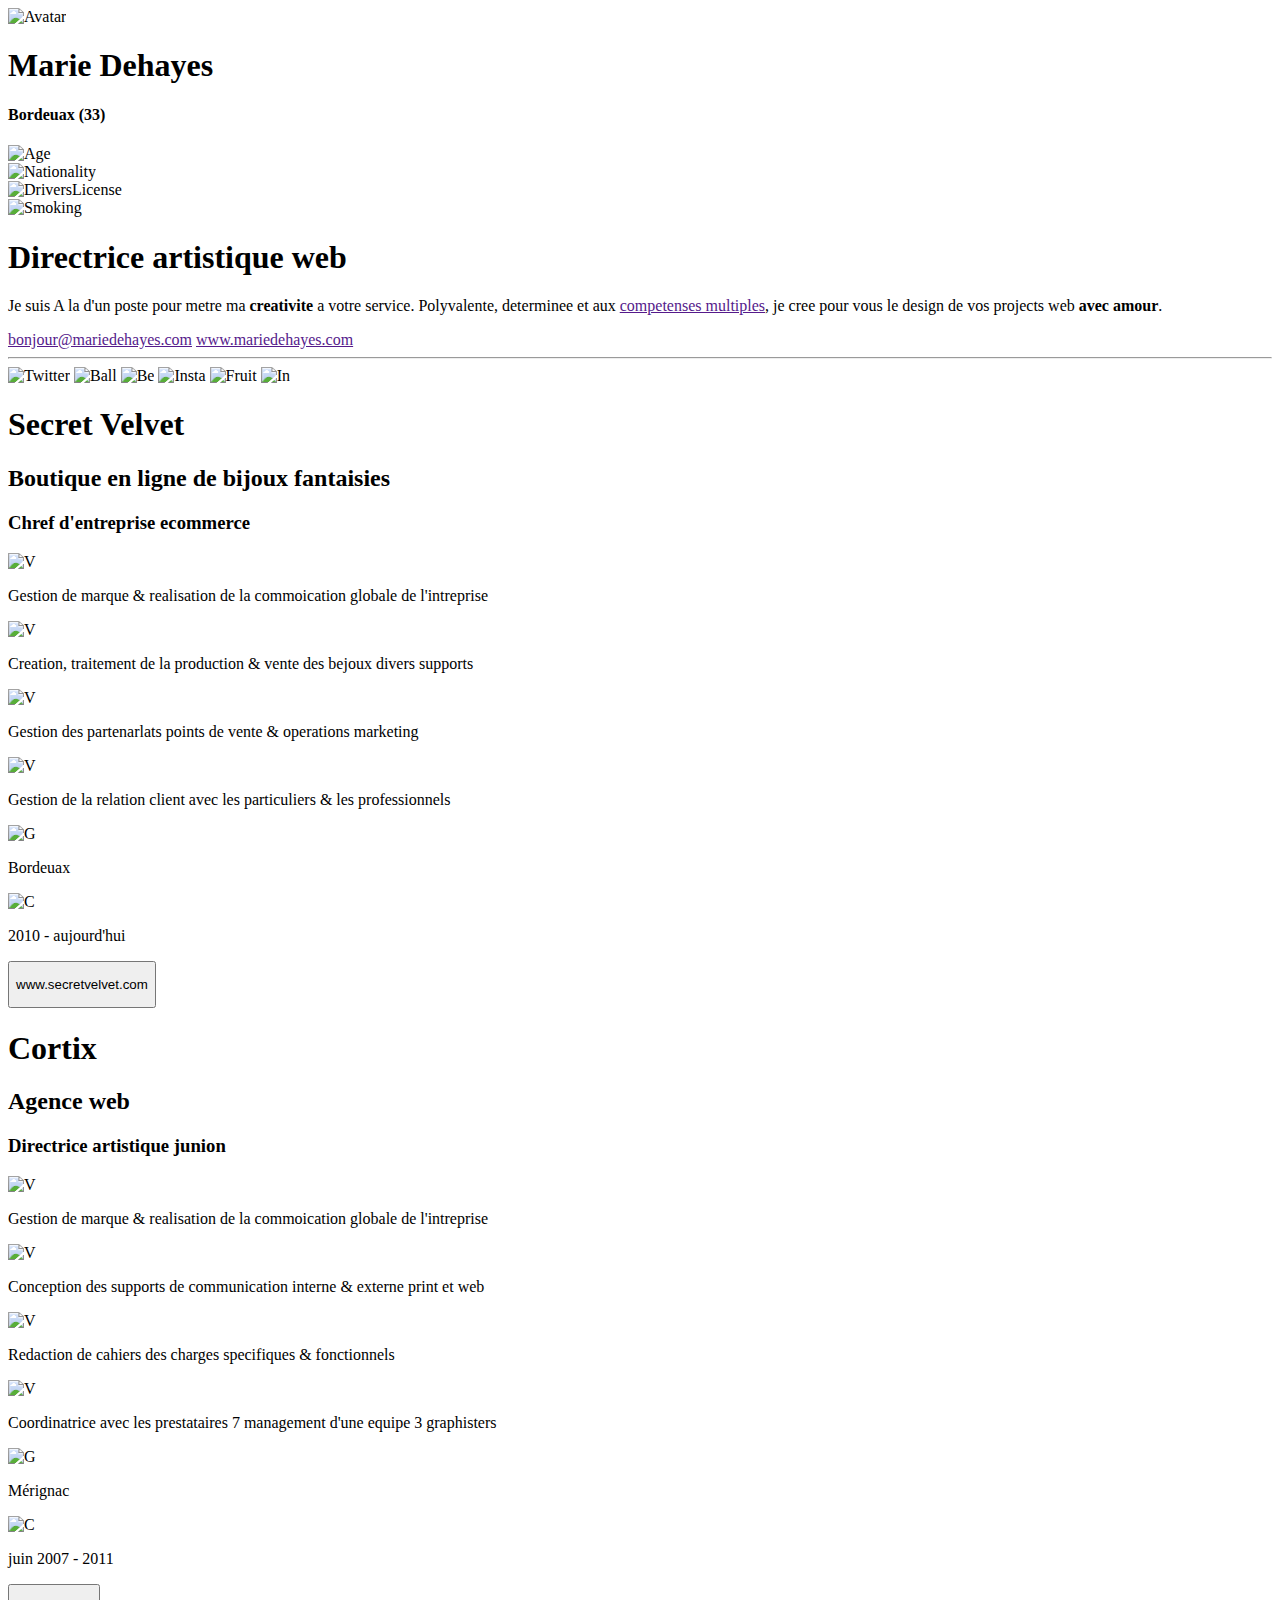
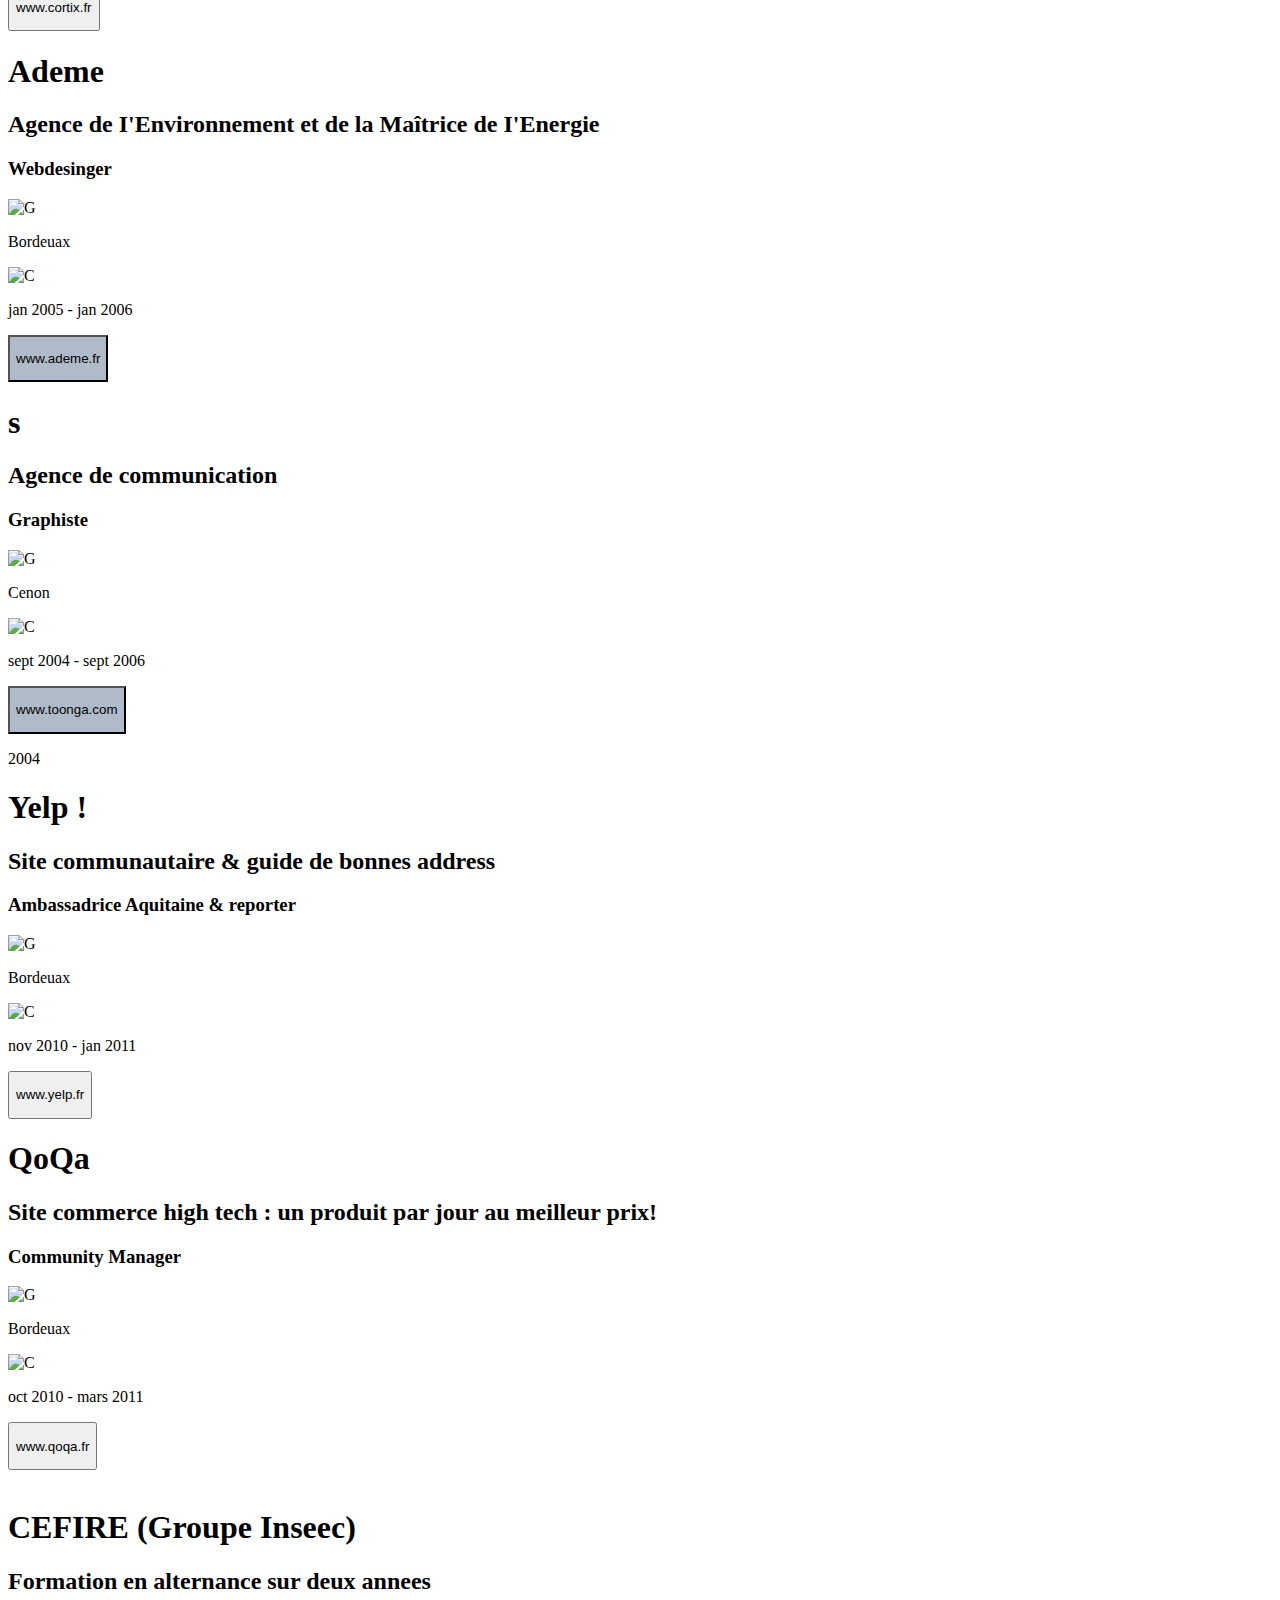
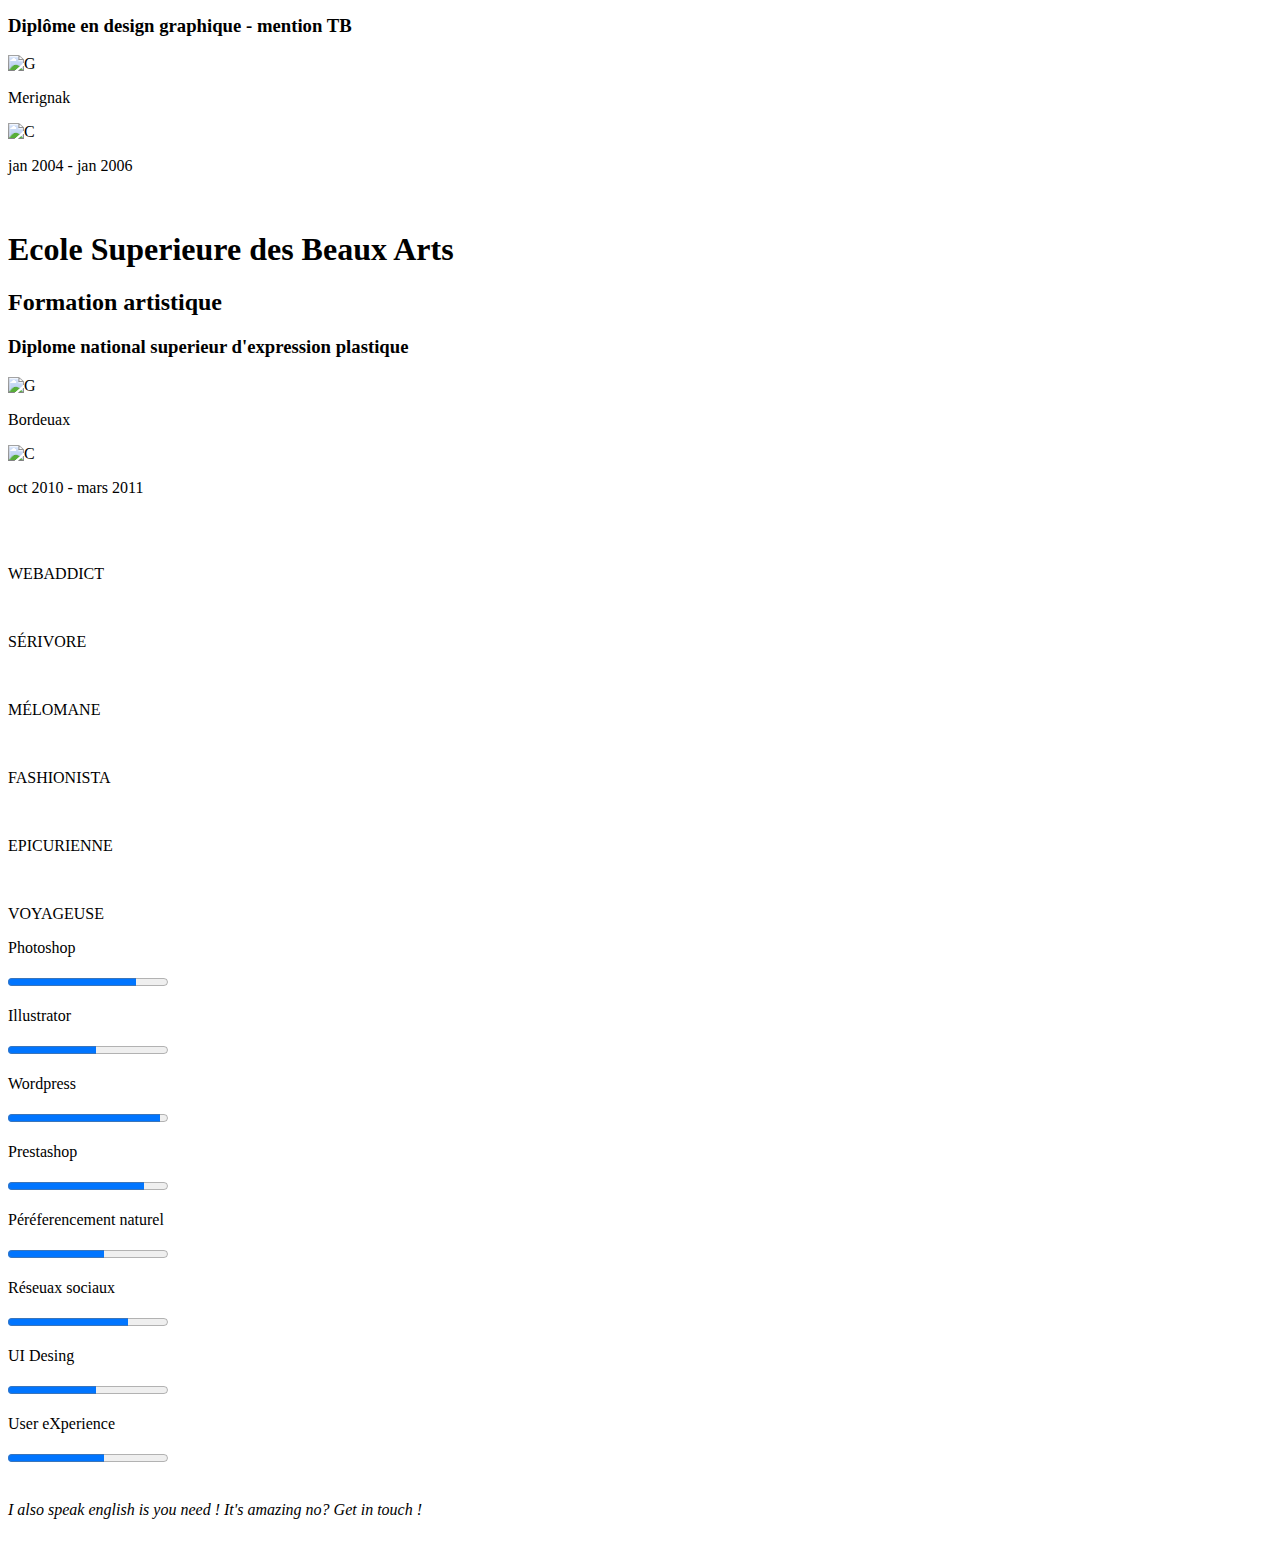
==== commit ff38c469: "correction" ====
--- a/Hello/Homepage/index.html
+++ b/Hello/Homepage/index.html
@@ -4,10 +4,10 @@
     <meta charset="UTF-8">
     <meta name="viewport" content="width=device-width, initial-scale=1.0">
     <title>Homepage</title>
-    <link rel="stylesheet" href="css/fonts.css">
-    <link rel="stylesheet" href="css/progressBar.css">
-    <link rel="stylesheet" href="css/circles.css">
-    <link rel="stylesheet" href="css/double_style.css">
+    <link rel="stylesheet" href="/css/fonts.css">
+    <link rel="stylesheet" href="/css/progressBar.css">
+    <link rel="stylesheet" href="/css/circles.css">
+    <link rel="stylesheet" href="/css/style.css">
 </head>
 <body>
     <div class="mainWrap">
@@ -15,7 +15,7 @@
             <div class="personCard softAngle">
                 <div id="personalData">
                     <div class="avatarContainer">
-                        <img src="/Hello/Homepage/img/Avatar.png" alt="Avatar">
+                        <img src="/img/Avatar.png" alt="Avatar">
                     </div>
                     <div class="nameContainer">
                         <div>
@@ -25,10 +25,10 @@
                     </div>
                 </div>
                 <div id="infoBar">
-                    <div class="imgContainer"><img src="/Hello/Homepage/img/Age.png" alt="Age"></div>
-                    <div class="imgContainer"><img src="/Hello/Homepage/img/Nationality.png" alt="Nationality"></div>
-                    <div class="imgContainer"><img src="/Hello/Homepage/img/DriversLicense.png" alt="DriversLicense"></div>
-                    <div class="imgContainer"><img src="/Hello/Homepage/img/Smoking.png" alt="Smoking"></div>
+                    <div class="imgContainer"><img src="/img/Age.png" alt="Age"></div>
+                    <div class="imgContainer"><img src="/img/Nationality.png" alt="Nationality"></div>
+                    <div class="imgContainer"><img src="/img/DriversLicense.png" alt="DriversLicense"></div>
+                    <div class="imgContainer"><img src="/img/Smoking.png" alt="Smoking"></div>
                 </div>  
             </div>
             <div class="professionalCard softAngle">
@@ -46,12 +46,12 @@
                     </div>
                 </div>
                 <div class="socialWebs">
-                    <img src="/Hello/Homepage/img/Twitter.png" alt="Twitter">
-                    <img src="/Hello/Homepage/img/Ball.png" alt="Ball">
-                    <img src="/Hello/Homepage/img/Be.png" alt="Be">
-                    <img src="/Hello/Homepage/img/Insta.png" alt="Insta">
-                    <img src="/Hello/Homepage/img/Fruit.png" alt="Fruit">
-                    <img src="/Hello/Homepage/img/In.png" alt="In">
+                    <img src="/img/Twitter.png" alt="Twitter">
+                    <img src="/img/Ball.png" alt="Ball">
+                    <img src="/img/Be.png" alt="Be">
+                    <img src="/img/Insta.png" alt="Insta">
+                    <img src="/img/Fruit.png" alt="Fruit">
+                    <img src="/img/In.png" alt="In">
                 </div>
             </div>
         </div>
@@ -67,29 +67,29 @@
                     </div>
                     <div class="sectionBody">
                         <div class="contentItem">
-                            <img src="/Hello/Homepage/img/Check.png" alt="V">
+                            <img src="/img/Check.png" alt="V">
                             <p>Gestion de marque & realisation de la commoication globale de l'intreprise</p>
                         </div>
                         <div class="contentItem">
-                            <img src="/Hello/Homepage/img/Check.png" alt="V">
+                            <img src="/img/Check.png" alt="V">
                             <p>Creation, traitement de la production & vente des bejoux divers supports</p>
                         </div>
                         <div class="contentItem">
-                            <img src="/Hello/Homepage/img/Check.png" alt="V">
+                            <img src="/img/Check.png" alt="V">
                             <p>Gestion des partenarlats points de vente & operations marketing</p>
                         </div>
                         <div class="contentItem">
-                            <img src="/Hello/Homepage/img/Check.png" alt="V">
+                            <img src="/img/Check.png" alt="V">
                             <p>Gestion de la relation client avec les particuliers & les professionnels</p>
                         </div>
                     </div>
                     <div class="boxFooter">
                         <div class="geo">
-                            <img src="/Hello/Homepage/img/Geo.png" alt="G">
+                            <img src="/img/Geo.png" alt="G">
                             <p>Bordeuax</p>
                         </div>
                         <div class="period">
-                            <img src="/Hello/Homepage/img/CycleArrow.png" alt="C">
+                            <img src="/img/CycleArrow.png" alt="C">
                             <p>2010 - aujourd'hui</p>
                         </div>
                         <button>
@@ -107,29 +107,29 @@
                     </div>
                     <div class="sectionBody">
                         <div class="contentItem">
-                            <img src="/Hello/Homepage/img/Check.png" alt="V">
+                            <img src="/img/Check.png" alt="V">
                             <p>Gestion de marque & realisation de la commoication globale de l'intreprise</p>
                         </div>
                         <div class="contentItem">
-                            <img src="/Hello/Homepage/img/Check.png" alt="V">
+                            <img src="/img/Check.png" alt="V">
                             <p>Conception des supports de communication interne & externe print et web</p>
                         </div>
                         <div class="contentItem">
-                            <img src="/Hello/Homepage/img/Check.png" alt="V">
+                            <img src="/img/Check.png" alt="V">
                             <p>Redaction de cahiers des charges specifiques & fonctionnels</p>
                         </div>
                         <div class="contentItem">
-                            <img src="/Hello/Homepage/img/Check.png" alt="V">
+                            <img src="/img/Check.png" alt="V">
                             <p>Coordinatrice avec les prestataires 7 management d'une equipe 3 graphisters</p>
                         </div>
                     </div>
                     <div class="boxFooter">
                         <div class="geo">
-                            <img src="/Hello/Homepage/img/Geo.png" alt="G">
+                            <img src="/img/Geo.png" alt="G">
                             <p>Mérignac</p>
                         </div>
                         <div class="period">
-                            <img src="/Hello/Homepage/img/CycleArrow.png" alt="C">
+                            <img src="/img/CycleArrow.png" alt="C">
                             <p>juin 2007 - 2011</p>
                         </div>
                         <button>
@@ -147,11 +147,11 @@
                     </div>
                     <div class="boxFooter">
                         <div class="geo">
-                            <img src="/Hello/Homepage/img/Geo.png" alt="G">
+                            <img src="/img/Geo.png" alt="G">
                             <p>Bordeuax</p>
                         </div>
                         <div class="period">
-                            <img src="/Hello/Homepage/img/CycleArrow.png" alt="C">
+                            <img src="/img/CycleArrow.png" alt="C">
                             <p>jan 2005 - jan 2006</p>
                         </div>
                         <button style="background: #B0BBCA;">
@@ -169,11 +169,11 @@
                     </div>
                     <div class="boxFooter">
                         <div class="geo">
-                            <img src="/Hello/Homepage/img/Geo.png" alt="G">
+                            <img src="/img/Geo.png" alt="G">
                             <p>Cenon</p>
                         </div>
                         <div class="period">
-                            <img src="/Hello/Homepage/img/CycleArrow.png" alt="C">
+                            <img src="/img/CycleArrow.png" alt="C">
                             <p>sept 2004 - sept 2006</p>
                         </div>
                         <button style="background: #B0BBCA;">
@@ -208,11 +208,11 @@
                     </div>
                     <div class="boxFooter">
                         <div class="geo">
-                            <img src="/Hello/Homepage/img/GrayGeo.png" alt="G">
+                            <img src="/img/GrayGeo.png" alt="G">
                             <p id="darkText">Bordeuax</p>
                         </div>
                         <div class="period">
-                            <img src="/Hello/Homepage/img/GrayCycleArrow.png" alt="C">
+                            <img src="/img/GrayCycleArrow.png" alt="C">
                             <p id="darkText">nov 2010 - jan 2011</p>
                         </div>
                         <button>
@@ -230,11 +230,11 @@
                     </div>
                     <div class="boxFooter">
                         <div class="geo">
-                            <img src="/Hello/Homepage/img/GrayGeo.png" alt="G">
+                            <img src="/img/GrayGeo.png" alt="G">
                             <p id="darkText">Bordeuax</p>
                         </div>
                         <div class="period">
-                            <img src="/Hello/Homepage/img/GrayCycleArrow.png" alt="C">
+                            <img src="/img/GrayCycleArrow.png" alt="C">
                             <p id="darkText">oct 2010 - mars 2011</p>
                         </div>
                         <button>
@@ -243,7 +243,7 @@
                     </div>
                 </div>
                 <div class="dotsBox">
-                    <img src="/Hello/Homepage/img/Dots.png" alt="">
+                    <img src="/img/Dots.png" alt="">
                 </div>
                 <div class="grayContentSection softAngle" id="withStars">
                     <div class="firstHeader">
@@ -255,19 +255,19 @@
                     </div>
                     <div class="boxFooter">
                         <div class="geo">
-                            <img src="/Hello/Homepage/img/GrayGeo.png" alt="G">
+                            <img src="/img/GrayGeo.png" alt="G">
                             <p id="darkText">Merignak</p>
                         </div>
                         <div class="period">
-                            <img src="/Hello/Homepage/img/GrayCycleArrow.png" alt="C">
+                            <img src="/img/GrayCycleArrow.png" alt="C">
                             <p id="darkText">jan 2004 - jan 2006</p>
                         </div>
                         <div class="starBox">
-                            <img src="/Hello/Homepage/img/FoolStar.png" alt="">
-                            <img src="/Hello/Homepage/img/FoolStar.png" alt="">
-                            <img src="/Hello/Homepage/img/FoolStar.png" alt="">
-                            <img src="/Hello/Homepage/img/FoolStar.png" alt="">
-                            <img src="/Hello/Homepage/img/HalfStar.png" alt="">
+                            <img src="/img/FoolStar.png" alt="">
+                            <img src="/img/FoolStar.png" alt="">
+                            <img src="/img/FoolStar.png" alt="">
+                            <img src="/img/FoolStar.png" alt="">
+                            <img src="/img/HalfStar.png" alt="">
                         </div>
                     </div>
                 </div>
@@ -281,46 +281,46 @@
                     </div>
                     <div class="boxFooter">
                         <div class="geo">
-                            <img src="/Hello/Homepage/img/GrayGeo.png" alt="G">
+                            <img src="/img/GrayGeo.png" alt="G">
                             <p id="darkText">Bordeuax</p>
                         </div>
                         <div class="period">
-                            <img src="/Hello/Homepage/img/GrayCycleArrow.png" alt="C">
+                            <img src="/img/GrayCycleArrow.png" alt="C">
                             <p id="darkText">oct 2010 - mars 2011</p>
                         </div>
                         <div class="starBox">
-                            <img src="/Hello/Homepage/img/FoolStar.png" alt="">
-                            <img src="/Hello/Homepage/img/FoolStar.png" alt="">
-                            <img src="/Hello/Homepage/img/HalfStar.png" alt="">
-                            <img src="/Hello/Homepage/img/EmptyStar.png" alt="">
-                            <img src="/Hello/Homepage/img/EmptyStar.png" alt="">
+                            <img src="/img/FoolStar.png" alt="">
+                            <img src="/img/FoolStar.png" alt="">
+                            <img src="/img/HalfStar.png" alt="">
+                            <img src="/img/EmptyStar.png" alt="">
+                            <img src="/img/EmptyStar.png" alt="">
                         </div>
                     </div>
                 </div>
                 <div class="skillBox">
                     <div class="hobbiesBox">
                         <div class="hobbie">
-                            <img src="/Hello/Homepage/img/Webaddict.png" alt="">
+                            <img src="/img/Webaddict.png" alt="">
                             <p>WEBADDICT</p>
                         </div>
                         <div class="hobbie">
-                            <img src="/Hello/Homepage/img/Serivore.png" alt="">
+                            <img src="/img/Serivore.png" alt="">
                             <p>SÉRIVORE</p>
                         </div>
                         <div class="hobbie">
-                            <img src="/Hello/Homepage/img/Melomane.png" alt="">
+                            <img src="/img/Melomane.png" alt="">
                             <p>MÉLOMANE</p>
                         </div>
                         <div class="hobbie">
-                            <img src="/Hello/Homepage/img/Fashionaista.png" alt="">
+                            <img src="/img/Fashionaista.png" alt="">
                             <p>FASHIONISTA</p>
                         </div>
                         <div class="hobbie">
-                            <img src="/Hello/Homepage/img/Epicurienne.png" alt="">
+                            <img src="/img/Epicurienne.png" alt="">
                             <p>EPICURIENNE</p>
                         </div>
                         <div class="hobbie">
-                            <img src="/Hello/Homepage/img/Voyageuse.png" alt="">
+                            <img src="/img/Voyageuse.png" alt="">
                             <p>VOYAGEUSE</p>
                         </div>
                     </div>
@@ -432,9 +432,9 @@
         </div>
         <div class="footer">
             <div class="footerContent">
-                <img src="/Hello/Homepage/img/RightQuote.png" alt="">
+                <img src="/img/RightQuote.png" alt="">
                 <p><i>I also speak english is you need ! It's amazing no? Get in touch !</i></p>
-                <img src="/Hello/Homepage/img/LeftQuote.png" alt="">
+                <img src="/img/LeftQuote.png" alt="">
             </div>
         </div>
     </div>
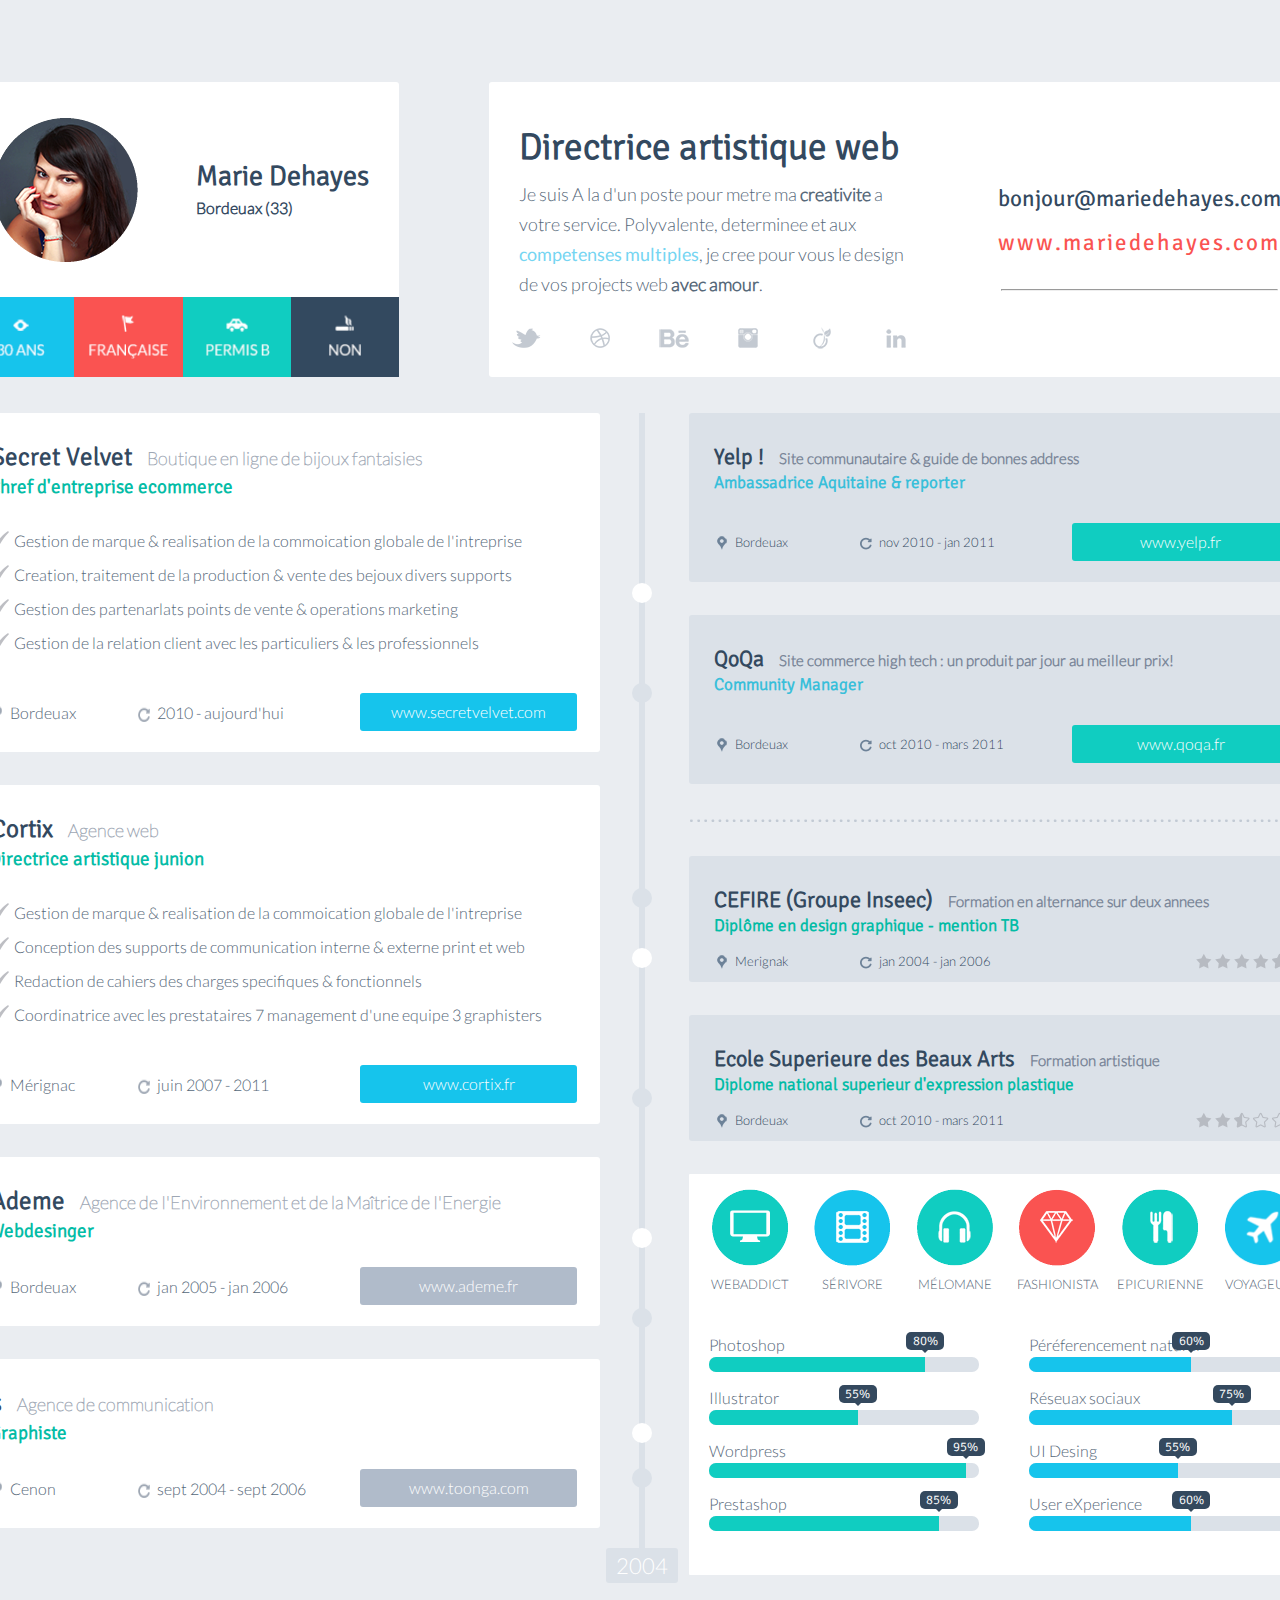
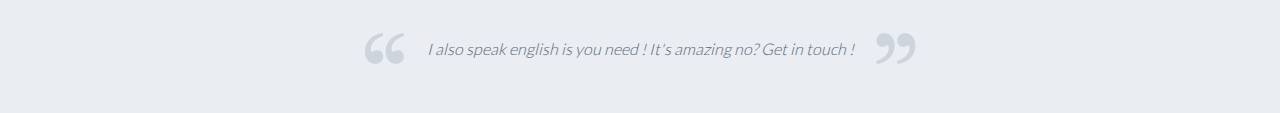
==== commit e2889b9c: "correction" ====
--- a/Hello/Homepage/index.html
+++ b/Hello/Homepage/index.html
@@ -4,10 +4,10 @@
     <meta charset="UTF-8">
     <meta name="viewport" content="width=device-width, initial-scale=1.0">
     <title>Homepage</title>
-    <link rel="stylesheet" href="/css/fonts.css">
-    <link rel="stylesheet" href="/css/progressBar.css">
-    <link rel="stylesheet" href="/css/circles.css">
-    <link rel="stylesheet" href="/css/style.css">
+    <link rel="stylesheet" href="css/fonts.css">
+    <link rel="stylesheet" href="css/progressBar.css">
+    <link rel="stylesheet" href="css/circles.css">
+    <link rel="stylesheet" href="css/style.css">
 </head>
 <body>
     <div class="mainWrap">
@@ -15,7 +15,7 @@
             <div class="personCard softAngle">
                 <div id="personalData">
                     <div class="avatarContainer">
-                        <img src="/img/Avatar.png" alt="Avatar">
+                        <img src="img/Avatar.png" alt="Avatar">
                     </div>
                     <div class="nameContainer">
                         <div>
@@ -25,10 +25,10 @@
                     </div>
                 </div>
                 <div id="infoBar">
-                    <div class="imgContainer"><img src="/img/Age.png" alt="Age"></div>
-                    <div class="imgContainer"><img src="/img/Nationality.png" alt="Nationality"></div>
-                    <div class="imgContainer"><img src="/img/DriversLicense.png" alt="DriversLicense"></div>
-                    <div class="imgContainer"><img src="/img/Smoking.png" alt="Smoking"></div>
+                    <div class="imgContainer"><img src="img/Age.png" alt="Age"></div>
+                    <div class="imgContainer"><img src="img/Nationality.png" alt="Nationality"></div>
+                    <div class="imgContainer"><img src="img/DriversLicense.png" alt="DriversLicense"></div>
+                    <div class="imgContainer"><img src="img/Smoking.png" alt="Smoking"></div>
                 </div>  
             </div>
             <div class="professionalCard softAngle">
@@ -46,12 +46,12 @@
                     </div>
                 </div>
                 <div class="socialWebs">
-                    <img src="/img/Twitter.png" alt="Twitter">
-                    <img src="/img/Ball.png" alt="Ball">
-                    <img src="/img/Be.png" alt="Be">
-                    <img src="/img/Insta.png" alt="Insta">
-                    <img src="/img/Fruit.png" alt="Fruit">
-                    <img src="/img/In.png" alt="In">
+                    <img src="img/Twitter.png" alt="Twitter">
+                    <img src="img/Ball.png" alt="Ball">
+                    <img src="img/Be.png" alt="Be">
+                    <img src="img/Insta.png" alt="Insta">
+                    <img src="img/Fruit.png" alt="Fruit">
+                    <img src="img/In.png" alt="In">
                 </div>
             </div>
         </div>
@@ -67,29 +67,29 @@
                     </div>
                     <div class="sectionBody">
                         <div class="contentItem">
-                            <img src="/img/Check.png" alt="V">
+                            <img src="img/Check.png" alt="V">
                             <p>Gestion de marque & realisation de la commoication globale de l'intreprise</p>
                         </div>
                         <div class="contentItem">
-                            <img src="/img/Check.png" alt="V">
+                            <img src="img/Check.png" alt="V">
                             <p>Creation, traitement de la production & vente des bejoux divers supports</p>
                         </div>
                         <div class="contentItem">
-                            <img src="/img/Check.png" alt="V">
+                            <img src="img/Check.png" alt="V">
                             <p>Gestion des partenarlats points de vente & operations marketing</p>
                         </div>
                         <div class="contentItem">
-                            <img src="/img/Check.png" alt="V">
+                            <img src="img/Check.png" alt="V">
                             <p>Gestion de la relation client avec les particuliers & les professionnels</p>
                         </div>
                     </div>
                     <div class="boxFooter">
                         <div class="geo">
-                            <img src="/img/Geo.png" alt="G">
+                            <img src="img/Geo.png" alt="G">
                             <p>Bordeuax</p>
                         </div>
                         <div class="period">
-                            <img src="/img/CycleArrow.png" alt="C">
+                            <img src="img/CycleArrow.png" alt="C">
                             <p>2010 - aujourd'hui</p>
                         </div>
                         <button>
@@ -107,29 +107,29 @@
                     </div>
                     <div class="sectionBody">
                         <div class="contentItem">
-                            <img src="/img/Check.png" alt="V">
+                            <img src="img/Check.png" alt="V">
                             <p>Gestion de marque & realisation de la commoication globale de l'intreprise</p>
                         </div>
                         <div class="contentItem">
-                            <img src="/img/Check.png" alt="V">
+                            <img src="img/Check.png" alt="V">
                             <p>Conception des supports de communication interne & externe print et web</p>
                         </div>
                         <div class="contentItem">
-                            <img src="/img/Check.png" alt="V">
+                            <img src="img/Check.png" alt="V">
                             <p>Redaction de cahiers des charges specifiques & fonctionnels</p>
                         </div>
                         <div class="contentItem">
-                            <img src="/img/Check.png" alt="V">
+                            <img src="img/Check.png" alt="V">
                             <p>Coordinatrice avec les prestataires 7 management d'une equipe 3 graphisters</p>
                         </div>
                     </div>
                     <div class="boxFooter">
                         <div class="geo">
-                            <img src="/img/Geo.png" alt="G">
+                            <img src="img/Geo.png" alt="G">
                             <p>Mérignac</p>
                         </div>
                         <div class="period">
-                            <img src="/img/CycleArrow.png" alt="C">
+                            <img src="img/CycleArrow.png" alt="C">
                             <p>juin 2007 - 2011</p>
                         </div>
                         <button>
@@ -147,11 +147,11 @@
                     </div>
                     <div class="boxFooter">
                         <div class="geo">
-                            <img src="/img/Geo.png" alt="G">
+                            <img src="img/Geo.png" alt="G">
                             <p>Bordeuax</p>
                         </div>
                         <div class="period">
-                            <img src="/img/CycleArrow.png" alt="C">
+                            <img src="img/CycleArrow.png" alt="C">
                             <p>jan 2005 - jan 2006</p>
                         </div>
                         <button style="background: #B0BBCA;">
@@ -169,11 +169,11 @@
                     </div>
                     <div class="boxFooter">
                         <div class="geo">
-                            <img src="/img/Geo.png" alt="G">
+                            <img src="img/Geo.png" alt="G">
                             <p>Cenon</p>
                         </div>
                         <div class="period">
-                            <img src="/img/CycleArrow.png" alt="C">
+                            <img src="img/CycleArrow.png" alt="C">
                             <p>sept 2004 - sept 2006</p>
                         </div>
                         <button style="background: #B0BBCA;">
@@ -208,11 +208,11 @@
                     </div>
                     <div class="boxFooter">
                         <div class="geo">
-                            <img src="/img/GrayGeo.png" alt="G">
+                            <img src="img/GrayGeo.png" alt="G">
                             <p id="darkText">Bordeuax</p>
                         </div>
                         <div class="period">
-                            <img src="/img/GrayCycleArrow.png" alt="C">
+                            <img src="img/GrayCycleArrow.png" alt="C">
                             <p id="darkText">nov 2010 - jan 2011</p>
                         </div>
                         <button>
@@ -230,11 +230,11 @@
                     </div>
                     <div class="boxFooter">
                         <div class="geo">
-                            <img src="/img/GrayGeo.png" alt="G">
+                            <img src="img/GrayGeo.png" alt="G">
                             <p id="darkText">Bordeuax</p>
                         </div>
                         <div class="period">
-                            <img src="/img/GrayCycleArrow.png" alt="C">
+                            <img src="img/GrayCycleArrow.png" alt="C">
                             <p id="darkText">oct 2010 - mars 2011</p>
                         </div>
                         <button>
@@ -243,7 +243,7 @@
                     </div>
                 </div>
                 <div class="dotsBox">
-                    <img src="/img/Dots.png" alt="">
+                    <img src="img/Dots.png" alt="">
                 </div>
                 <div class="grayContentSection softAngle" id="withStars">
                     <div class="firstHeader">
@@ -255,19 +255,19 @@
                     </div>
                     <div class="boxFooter">
                         <div class="geo">
-                            <img src="/img/GrayGeo.png" alt="G">
+                            <img src="img/GrayGeo.png" alt="G">
                             <p id="darkText">Merignak</p>
                         </div>
                         <div class="period">
-                            <img src="/img/GrayCycleArrow.png" alt="C">
+                            <img src="img/GrayCycleArrow.png" alt="C">
                             <p id="darkText">jan 2004 - jan 2006</p>
                         </div>
                         <div class="starBox">
-                            <img src="/img/FoolStar.png" alt="">
-                            <img src="/img/FoolStar.png" alt="">
-                            <img src="/img/FoolStar.png" alt="">
-                            <img src="/img/FoolStar.png" alt="">
-                            <img src="/img/HalfStar.png" alt="">
+                            <img src="img/FoolStar.png" alt="">
+                            <img src="img/FoolStar.png" alt="">
+                            <img src="img/FoolStar.png" alt="">
+                            <img src="img/FoolStar.png" alt="">
+                            <img src="img/HalfStar.png" alt="">
                         </div>
                     </div>
                 </div>
@@ -281,46 +281,46 @@
                     </div>
                     <div class="boxFooter">
                         <div class="geo">
-                            <img src="/img/GrayGeo.png" alt="G">
+                            <img src="img/GrayGeo.png" alt="G">
                             <p id="darkText">Bordeuax</p>
                         </div>
                         <div class="period">
-                            <img src="/img/GrayCycleArrow.png" alt="C">
+                            <img src="img/GrayCycleArrow.png" alt="C">
                             <p id="darkText">oct 2010 - mars 2011</p>
                         </div>
                         <div class="starBox">
-                            <img src="/img/FoolStar.png" alt="">
-                            <img src="/img/FoolStar.png" alt="">
-                            <img src="/img/HalfStar.png" alt="">
-                            <img src="/img/EmptyStar.png" alt="">
-                            <img src="/img/EmptyStar.png" alt="">
+                            <img src="img/FoolStar.png" alt="">
+                            <img src="img/FoolStar.png" alt="">
+                            <img src="img/HalfStar.png" alt="">
+                            <img src="img/EmptyStar.png" alt="">
+                            <img src="img/EmptyStar.png" alt="">
                         </div>
                     </div>
                 </div>
                 <div class="skillBox">
                     <div class="hobbiesBox">
                         <div class="hobbie">
-                            <img src="/img/Webaddict.png" alt="">
+                            <img src="img/Webaddict.png" alt="">
                             <p>WEBADDICT</p>
                         </div>
                         <div class="hobbie">
-                            <img src="/img/Serivore.png" alt="">
+                            <img src="img/Serivore.png" alt="">
                             <p>SÉRIVORE</p>
                         </div>
                         <div class="hobbie">
-                            <img src="/img/Melomane.png" alt="">
+                            <img src="img/Melomane.png" alt="">
                             <p>MÉLOMANE</p>
                         </div>
                         <div class="hobbie">
-                            <img src="/img/Fashionaista.png" alt="">
+                            <img src="img/Fashionaista.png" alt="">
                             <p>FASHIONISTA</p>
                         </div>
                         <div class="hobbie">
-                            <img src="/img/Epicurienne.png" alt="">
+                            <img src="img/Epicurienne.png" alt="">
                             <p>EPICURIENNE</p>
                         </div>
                         <div class="hobbie">
-                            <img src="/img/Voyageuse.png" alt="">
+                            <img src="img/Voyageuse.png" alt="">
                             <p>VOYAGEUSE</p>
                         </div>
                     </div>
@@ -432,9 +432,9 @@
         </div>
         <div class="footer">
             <div class="footerContent">
-                <img src="/img/RightQuote.png" alt="">
+                <img src="img/RightQuote.png" alt="">
                 <p><i>I also speak english is you need ! It's amazing no? Get in touch !</i></p>
-                <img src="/img/LeftQuote.png" alt="">
+                <img src="img/LeftQuote.png" alt="">
             </div>
         </div>
     </div>
--- a/Hello/Homepage/css/fonts.css
+++ b/Hello/Homepage/css/fonts.css
@@ -0,0 +1,133 @@
+@font-face {
+	font-family: 'Lato-Black';
+	src: url('Fonts/Lato/Lato-Black/Lato-Black.eot');
+	src: local('☺'), url('Fonts/Lato/Lato-Black/Lato-Black.woff') format('woff'), url('Fonts/Lato/Lato-Black/Lato-Black.ttf') format('truetype'), url('Fonts/Lato/Lato-Black/Lato-Black.svg') format('svg');
+	font-weight: 900;
+	font-style: normal;
+}
+@font-face {
+	font-family: 'Lato-BlackItalic';
+	src: url('Fonts/Lato/Lato-BlackItalic/Lato-BlackItalic.eot');
+	src: local('☺'), url('Fonts/Lato/Lato-BlackItalic/Lato-BlackItalic.woff') format('woff'), url('Fonts/Lato/Lato-BlackItalic/Lato-BlackItalic.ttf') format('truetype'), url('Fonts/Lato/Lato-BlackItalic/Lato-BlackItalic.svg') format('svg');
+	font-weight: 900;
+	font-style: italic;
+}
+@font-face {
+	font-family: 'Lato-Bold';
+	src: url('Fonts/Lato/Lato-Bold/Lato-Bold.eot');
+	src: local('☺'), url('Fonts/Lato/Lato-Bold/Lato-Bold.woff') format('woff'), url('Fonts/Lato/Lato-Bold/Lato-Bold.ttf') format('truetype'), url('Fonts/Lato/Lato-Bold/Lato-Bold.svg') format('svg');
+	font-weight: 700;
+	font-style: normal;
+}
+@font-face {
+	font-family: 'Lato-BoldItalic';
+	src: url('Fonts/Lato/Lato-BoldItalic/Lato-BoldItalic.eot');
+	src: local('☺'), url('Fonts/Lato/Lato-BoldItalic/Lato-BoldItalic.woff') format('woff'), url('Fonts/Lato/Lato-BoldItalic/Lato-BoldItalic.ttf') format('truetype'), url('Fonts/Lato/Lato-BoldItalic/Lato-BoldItalic.svg') format('svg');
+	font-weight: 700;
+	font-style: italic;
+}
+@font-face {
+	font-family: 'Lato-Italic';
+	src: url('Fonts/Lato/Lato-Italic/Lato-Italic.eot');
+	src: local('☺'), url('Fonts/Lato/Lato-Italic/Lato-Italic.woff') format('woff'), url('Fonts/Lato/Lato-Italic/Lato-Italic.ttf') format('truetype'), url('Fonts/Lato/Lato-Italic/Lato-Italic.svg') format('svg');
+	font-weight: normal;
+	font-style: italic;
+}
+@font-face {
+	font-family: 'Lato-Lite';
+	src: url('Fonts/Lato/Lato-Lite/Lato-Lite.eot');
+	src: local('☺'), url('Fonts/Lato/Lato-Lite/Lato-Lite.woff') format('woff'), url('Fonts/Lato/Lato-Lite/Lato-Lite.ttf') format('truetype'), url('Fonts/Lato/Lato-Lite/Lato-Lite.svg') format('svg');
+	font-weight: 300;
+	font-style: normal;
+}
+@font-face {
+	font-family: 'Lato-LiteItalic';
+	src: url('Fonts/Lato/Lato-LiteItalic/Lato-LiteItalic.eot');
+	src: local('☺'), url('Fonts/Lato/Lato-LiteItalic/Lato-LiteItalic.woff') format('woff'), url('Fonts/Lato/Lato-LiteItalic/Lato-LiteItalic.ttf') format('truetype'), url('Fonts/Lato/Lato-LiteItalic/Lato-LiteItalic.svg') format('svg');
+	font-weight: 300;
+	font-style: italic;
+}
+@font-face {
+	font-family: 'Lato-Regular';
+	src: url('Fonts/Lato/Lato-Regular/Lato-Regular.eot');
+	src: local('☺'), url('Fonts/Lato/Lato-Regular/Lato-Regular.woff') format('woff'), url('Fonts/Lato/Lato-Regular/Lato-Regular.ttf') format('truetype'), url('Fonts/Lato/Lato-Regular/Lato-Regular.svg') format('svg');
+	font-weight: normal;
+	font-style: normal;
+}
+@font-face {
+	font-family: 'Lato-Thin';
+	src: url('Fonts/Lato/Lato-Thin/Lato-Thin.eot');
+	src: local('☺'), url('Fonts/Lato/Lato-Thin/Lato-Thin.woff') format('woff'), url('Fonts/Lato/Lato-Thin/Lato-Thin.ttf') format('truetype'), url('Fonts/Lato/Lato-Thin/Lato-Thin.svg') format('svg');
+	font-weight: 100;
+	font-style: normal;
+}
+@font-face {
+	font-family: 'Lato-ThinItalic';
+	src: url('Fonts/Lato/Lato-ThinItalic/Lato-ThinItalic.eot');
+	src: local('☺'), url('Fonts/Lato/Lato-ThinItalic/Lato-ThinItalic.woff') format('woff'), url('Fonts/Lato/Lato-ThinItalic/Lato-ThinItalic.ttf') format('truetype'), url('Fonts/Lato/Lato-ThinItalic/Lato-ThinItalic.svg') format('svg');
+	font-weight: 100;
+	font-style: italic;
+}
+@font-face {
+    font-family: 'Signika-Bold';
+    src: url('Fonts/Signika/Signika-Bold/Signika-Bold.eot');
+    src: local('☺'), url('Fonts/Signika/Signika-Bold/Signika-Bold.woff') format('woff'), url('Fonts/Signika/Signika-Bold/Signika-Bold.ttf') format('truetype'), url('Fonts/Signika/Signika-Bold/Signika-Bold.svg') format('svg');
+    font-weight: 700;
+    font-style: normal;
+}
+@font-face {
+	font-family: 'Signika-Lite';
+	src: url('Fonts/Signika/Signika-Lite/Signika-Lite.eot');
+	src: local('☺'), url('Fonts/Signika/Signika-Lite/Signika-Lite.woff') format('woff'), url('Fonts/Signika/Signika-Lite/Signika-Lite.ttf') format('truetype'), url('Fonts/Signika/Signika-Lite/Signika-Lite.svg') format('svg');
+	font-weight: 300;
+	font-style: normal;
+}
+@font-face {
+	font-family: 'Signika-Medium';
+	src: url('Fonts/Signika/Signika-Medium/Signika-Medium.eot');
+	src: local('☺'), url('Fonts/Signika/Signika-Medium/Signika-Medium.woff') format('woff'), url('Fonts/Signika/Signika-Medium/Signika-Medium.ttf') format('truetype'), url('Fonts/Signika/Signika-Medium/Signika-Medium.svg') format('svg');
+	font-weight: 500;
+	font-style: normal;
+}
+@font-face {
+	font-family: 'Signika-Regular';
+	src: url('Fonts/Signika/Signika-Regular/Signika-Regular.eot');
+	src: local('☺'), url('Fonts/Signika/Signika-Regular/Signika-Regular.woff') format('woff'), url('Fonts/Signika/Signika-Regular/Signika-Regular.ttf') format('truetype'), url('Fonts/Signika/Signika-Regular/Signika-Regular.svg') format('svg');
+	font-weight: normal;
+	font-style: normal;
+}
+@font-face {
+	font-family: 'Signika-SemiBold';
+	src: url('Fonts/Signika/Signika-SemiBold/Signika-SemiBold.eot');
+	src: local('☺'), url('Fonts/Signika/Signika-SemiBold/Signika-SemiBold.woff') format('woff'), url('Fonts/Signika/Signika-SemiBold/Signika-SemiBold.ttf') format('truetype'), url('Fonts/Signika/Signika-SemiBold/Signika-SemiBold.svg') format('svg');
+	font-weight: 600;
+	font-style: normal;
+}
+@font-face {
+	font-family: 'SignikaNegative-Bold';
+	src: url('Fonts/SignikaNegative/SignikaNegative-Bold/SignikaNegative-Bold.eot');
+	src: local('☺'), url('Fonts/SignikaNegative/SignikaNegative-Bold/SignikaNegative-Bold.woff') format('woff'), url('Fonts/SignikaNegative/SignikaNegative-Bold/SignikaNegative-Bold.ttf') format('truetype'), url('Fonts/SignikaNegative/SignikaNegative-Bold/SignikaNegative-Bold.svg') format('svg');
+	font-weight: 700;
+	font-style: normal;
+}
+@font-face {
+	font-family: 'SignikaNegative-Lite';
+	src: url('Fonts/SignikaNegative/SignikaNegative-Lite/SignikaNegative-Lite.eot');
+	src: local('☺'), url('Fonts/SignikaNegative/SignikaNegative-Lite/SignikaNegative-Lite.woff') format('woff'), url('Fonts/SignikaNegative/SignikaNegative-Lite/SignikaNegative-Lite.ttf') format('truetype'), url('Fonts/SignikaNegative/SignikaNegative-Lite/SignikaNegative-Lite.svg') format('svg');
+	font-weight: 300;
+	font-style: normal;
+}
+@font-face {
+	font-family: 'SignikaNegative-Regular';
+	src: url('Fonts/SignikaNegative/SignikaNegative-Regular/SignikaNegative-Regular.eot');
+	src: local('☺'), url('Fonts/SignikaNegative/SignikaNegative-Regular/SignikaNegative-Regular.woff') format('woff'), url('Fonts/SignikaNegative/SignikaNegative-Regular/SignikaNegative-Regular.ttf') format('truetype'), url('Fonts/SignikaNegative/SignikaNegative-Regular/SignikaNegative-Regular.svg') format('svg');
+	font-weight: normal;
+	font-style: normal;
+}
+@font-face {
+	font-family: 'SignikaNegative-SemiBold';
+	src: url('Fonts/SignikaNegative/SignikaNegative-SemiBold/SignikaNegative-SemiBold.eot');
+	src: local('☺'), url('Fonts/SignikaNegative/SignikaNegative-SemiBold/SignikaNegative-SemiBold.woff') format('woff'), url('Fonts/SignikaNegative/SignikaNegative-SemiBold/SignikaNegative-SemiBold.ttf') format('truetype'), url('Fonts/SignikaNegative/SignikaNegative-SemiBold/SignikaNegative-SemiBold.svg') format('svg');
+	font-weight: 600;
+	font-style: normal;
+}--- a/Hello/Homepage/css/progressBar.css
+++ b/Hello/Homepage/css/progressBar.css
@@ -0,0 +1,960 @@
+.progress {
+  position: relative;
+}
+.progress progress {
+  display: none;
+}
+.progressValue {
+    
+    width: 38px;
+    height: 18px;
+    background: #34495E;
+    border-radius: 5px;
+    color: #ffffff;
+    line-height: 21px;
+    text-align: center;
+    position: absolute;
+    top: -25px;
+    content: "80";
+    font-family: 'Signika-Lite';
+    font-size: 13px;
+    line-height: 19px;
+}
+.progressValue .triangle {
+    position: inherit;
+    border: 3px solid transparent;
+    top: 18px;
+    left: 16px;
+    border-top: 3px solid #34495E;
+}
+.progressBg {
+    width: 270px;
+    background: #DBE1E8;
+    position: relative;
+    height: 15px;
+    border-radius: 7px;
+    overflow: hidden;
+}
+.progressBar {
+    background: #10CDC1;
+    width: 0;
+    height: 100%;
+    position: absolute;
+    top: 0;
+    left: 0;
+  }
+
+/* 
+Using in html:
+
+<div class="progress">
+    <progress max="100" value="80"></progress>
+    <div class="progressValue">
+        <div class="triangle"></div>
+    </div>
+    <div class="progressBg">
+        <div class="progressBar"></div>
+    </div>
+</div> 
+*/
+
+.progress progress[value="1"] + .progressValue::before {
+    content: "1%";
+}
+ .progress progress[value="1"] + .progressValue {
+    left: calc(1% - 19px);
+}
+.progress progress[value="1"] ~ .progressBg .progressBar {
+    width: 1%; 
+}  
+.progress progress[value="2"] + .progressValue::before {
+    content: "2%";
+}
+ .progress progress[value="2"] + .progressValue {
+    left: calc(2% - 19px);
+}
+.progress progress[value="2"] ~ .progressBg .progressBar {
+    width: 2%; 
+}
+.progress progress[value="3"] + .progressValue::before {
+    content: "3%";
+}
+ .progress progress[value="3"] + .progressValue {
+    left: calc(3% - 19px);
+}
+.progress progress[value="3"] ~ .progressBg .progressBar {
+    width: 3%; 
+}
+.progress progress[value="4"] + .progressValue::before {
+    content: "4%";
+}
+ .progress progress[value="4"] + .progressValue {
+    left: calc(4% - 19px);
+}
+.progress progress[value="4"] ~ .progressBg .progressBar {
+    width: 4%; 
+}
+.progress progress[value="5"] + .progressValue::before {
+    content: "5%";
+}
+ .progress progress[value="5"] + .progressValue {
+    left: calc(5% - 19px);
+}
+.progress progress[value="5"] ~ .progressBg .progressBar {
+    width: 5%; 
+}
+.progress progress[value="6"] + .progressValue::before {
+    content: "6%";
+}
+ .progress progress[value="6"] + .progressValue {
+    left: calc(6% - 19px);
+}
+.progress progress[value="6"] ~ .progressBg .progressBar {
+    width: 6%; 
+}
+.progress progress[value="7"] + .progressValue::before {
+    content: "7%";
+}
+ .progress progress[value="7"] + .progressValue {
+    left: calc(7% - 19px);
+}
+.progress progress[value="7"] ~ .progressBg .progressBar {
+    width: 7%; 
+}
+.progress progress[value="8"] + .progressValue::before {
+    content: "8%";
+}
+ .progress progress[value="8"] + .progressValue {
+    left: calc(8% - 19px);
+}
+.progress progress[value="8"] ~ .progressBg .progressBar {
+    width: 8%; 
+}
+.progress progress[value="9"] + .progressValue::before {
+    content: "9%";
+}
+ .progress progress[value="9"] + .progressValue {
+    left: calc(9% - 19px);
+}
+.progress progress[value="9"] ~ .progressBg .progressBar {
+    width: 9%; 
+}
+.progress progress[value="10"] + .progressValue::before {
+    content: "10%";
+}
+ .progress progress[value="10"] + .progressValue {
+    left: calc(10% - 19px);
+}
+.progress progress[value="10"] ~ .progressBg .progressBar {
+    width: 10%; 
+}
+.progress progress[value="11"] + .progressValue::before {
+    content: "11%";
+}
+ .progress progress[value="11"] + .progressValue {
+    left: calc(1% - 19px);
+}
+.progress progress[value="11"] ~ .progressBg .progressBar {
+    width: 1%; 
+}  
+.progress progress[value="12"] + .progressValue::before {
+    content: "12%";
+}
+ .progress progress[value="12"] + .progressValue {
+    left: calc(12% - 19px);
+}
+.progress progress[value="12"] ~ .progressBg .progressBar {
+    width: 12%; 
+}
+.progress progress[value="13"] + .progressValue::before {
+    content: "13%";
+}
+ .progress progress[value="13"] + .progressValue {
+    left: calc(13% - 19px);
+}
+.progress progress[value="13"] ~ .progressBg .progressBar {
+    width: 13%; 
+}
+.progress progress[value="14"] + .progressValue::before {
+    content: "14%";
+}
+ .progress progress[value="14"] + .progressValue {
+    left: calc(14% - 19px);
+}
+.progress progress[value="14"] ~ .progressBg .progressBar {
+    width: 14%; 
+}
+.progress progress[value="15"] + .progressValue::before {
+    content: "15%";
+}
+ .progress progress[value="15"] + .progressValue {
+    left: calc(15% - 19px);
+}
+.progress progress[value="15"] ~ .progressBg .progressBar {
+    width: 15%; 
+}
+.progress progress[value="16"] + .progressValue::before {
+    content: "16%";
+}
+ .progress progress[value="16"] + .progressValue {
+    left: calc(16% - 19px);
+}
+.progress progress[value="16"] ~ .progressBg .progressBar {
+    width: 16%; 
+}
+.progress progress[value="17"] + .progressValue::before {
+    content: "17%";
+}
+ .progress progress[value="17"] + .progressValue {
+    left: calc(17% - 19px);
+}
+.progress progress[value="17"] ~ .progressBg .progressBar {
+    width: 17%; 
+}
+.progress progress[value="18"] + .progressValue::before {
+    content: "18%";
+}
+ .progress progress[value="18"] + .progressValue {
+    left: calc(18% - 19px);
+}
+.progress progress[value="18"] ~ .progressBg .progressBar {
+    width: 18%; 
+}
+.progress progress[value="19"] + .progressValue::before {
+    content: "19%";
+}
+ .progress progress[value="19"] + .progressValue {
+    left: calc(19% - 19px);
+}
+.progress progress[value="19"] ~ .progressBg .progressBar {
+    width: 19%; 
+}
+.progress progress[value="20"] + .progressValue::before {
+    content: "20%";
+}
+ .progress progress[value="20"] + .progressValue {
+    left: calc(20% - 19px);
+}
+.progress progress[value="20"] ~ .progressBg .progressBar {
+    width: 20%; 
+}
+.progress progress[value="21"] + .progressValue::before {
+    content: "21%";
+}
+ .progress progress[value="21"] + .progressValue {
+    left: calc(21% - 19px);
+}
+.progress progress[value="21"] ~ .progressBg .progressBar {
+    width: 21%; 
+}  
+.progress progress[value="22"] + .progressValue::before {
+    content: "22%";
+}
+ .progress progress[value="22"] + .progressValue {
+    left: calc(22% - 19px);
+}
+.progress progress[value="22"] ~ .progressBg .progressBar {
+    width: 22%; 
+}
+.progress progress[value="23"] + .progressValue::before {
+    content: "23%";
+}
+ .progress progress[value="23"] + .progressValue {
+    left: calc(23% - 19px);
+}
+.progress progress[value="23"] ~ .progressBg .progressBar {
+    width: 23%; 
+}
+.progress progress[value="24"] + .progressValue::before {
+    content: "24%";
+}
+ .progress progress[value="24"] + .progressValue {
+    left: calc(24% - 19px);
+}
+.progress progress[value="24"] ~ .progressBg .progressBar {
+    width: 24%; 
+}
+.progress progress[value="25"] + .progressValue::before {
+    content: "25%";
+}
+ .progress progress[value="25"] + .progressValue {
+    left: calc(25% - 19px);
+}
+.progress progress[value="25"] ~ .progressBg .progressBar {
+    width: 25%; 
+}
+.progress progress[value="26"] + .progressValue::before {
+    content: "26%";
+}
+ .progress progress[value="26"] + .progressValue {
+    left: calc(26% - 19px);
+}
+.progress progress[value="26"] ~ .progressBg .progressBar {
+    width: 26%; 
+}
+.progress progress[value="27"] + .progressValue::before {
+    content: "27%";
+}
+ .progress progress[value="27"] + .progressValue {
+    left: calc(27% - 19px);
+}
+.progress progress[value="27"] ~ .progressBg .progressBar {
+    width: 27%; 
+}
+.progress progress[value="28"] + .progressValue::before {
+    content: "28%";
+}
+ .progress progress[value="28"] + .progressValue {
+    left: calc(28% - 19px);
+}
+.progress progress[value="28"] ~ .progressBg .progressBar {
+    width: 28%; 
+}
+.progress progress[value="29"] + .progressValue::before {
+    content: "29%";
+}
+ .progress progress[value="29"] + .progressValue {
+    left: calc(29% - 19px);
+}
+.progress progress[value="29"] ~ .progressBg .progressBar {
+    width: 29%; 
+}
+.progress progress[value="30"] + .progressValue::before {
+    content: "30%";
+}
+ .progress progress[value="30"] + .progressValue {
+    left: calc(30% - 19px);
+}
+.progress progress[value="30"] ~ .progressBg .progressBar {
+    width: 30%; 
+}
+.progress progress[value="31"] + .progressValue::before {
+    content: "31%";
+}
+ .progress progress[value="31"] + .progressValue {
+    left: calc(31% - 19px);
+}
+.progress progress[value="31"] ~ .progressBg .progressBar {
+    width: 31%; 
+}  
+.progress progress[value="32"] + .progressValue::before {
+    content: "32%";
+}
+ .progress progress[value="32"] + .progressValue {
+    left: calc(32% - 19px);
+}
+.progress progress[value="32"] ~ .progressBg .progressBar {
+    width: 32%; 
+}
+.progress progress[value="33"] + .progressValue::before {
+    content: "33%";
+}
+ .progress progress[value="33"] + .progressValue {
+    left: calc(33% - 19px);
+}
+.progress progress[value="33"] ~ .progressBg .progressBar {
+    width: 33%; 
+}
+.progress progress[value="34"] + .progressValue::before {
+    content: "34%";
+}
+ .progress progress[value="34"] + .progressValue {
+    left: calc(34% - 19px);
+}
+.progress progress[value="34"] ~ .progressBg .progressBar {
+    width: 34%; 
+}
+.progress progress[value="35"] + .progressValue::before {
+    content: "35%";
+}
+ .progress progress[value="35"] + .progressValue {
+    left: calc(35% - 19px);
+}
+.progress progress[value="35"] ~ .progressBg .progressBar {
+    width: 35%; 
+}
+.progress progress[value="36"] + .progressValue::before {
+    content: "36%";
+}
+ .progress progress[value="36"] + .progressValue {
+    left: calc(36% - 19px);
+}
+.progress progress[value="36"] ~ .progressBg .progressBar {
+    width: 36%; 
+}
+.progress progress[value="37"] + .progressValue::before {
+    content: "37%";
+}
+ .progress progress[value="37"] + .progressValue {
+    left: calc(37% - 19px);
+}
+.progress progress[value="37"] ~ .progressBg .progressBar {
+    width: 37%; 
+}
+.progress progress[value="38"] + .progressValue::before {
+    content: "38%";
+}
+ .progress progress[value="38"] + .progressValue {
+    left: calc(38% - 19px);
+}
+.progress progress[value="38"] ~ .progressBg .progressBar {
+    width: 38%; 
+}
+.progress progress[value="39"] + .progressValue::before {
+    content: "39%";
+}
+ .progress progress[value="39"] + .progressValue {
+    left: calc(39% - 19px);
+}
+.progress progress[value="39"] ~ .progressBg .progressBar {
+    width: 39%; 
+}
+.progress progress[value="40"] + .progressValue::before {
+    content: "40%";
+}
+ .progress progress[value="40"] + .progressValue {
+    left: calc(40% - 19px);
+}
+.progress progress[value="40"] ~ .progressBg .progressBar {
+    width: 40%; 
+}
+.progress progress[value="41"] + .progressValue::before {
+    content: "41%";
+}
+ .progress progress[value="41"] + .progressValue {
+    left: calc(41% - 19px);
+}
+.progress progress[value="41"] ~ .progressBg .progressBar {
+    width: 41%; 
+}  
+.progress progress[value="42"] + .progressValue::before {
+    content: "42%";
+}
+ .progress progress[value="42"] + .progressValue {
+    left: calc(42% - 19px);
+}
+.progress progress[value="42"] ~ .progressBg .progressBar {
+    width: 42%; 
+}
+.progress progress[value="43"] + .progressValue::before {
+    content: "43%";
+}
+ .progress progress[value="43"] + .progressValue {
+    left: calc(43% - 19px);
+}
+.progress progress[value="43"] ~ .progressBg .progressBar {
+    width: 43%; 
+}
+.progress progress[value="44"] + .progressValue::before {
+    content: "44%";
+}
+ .progress progress[value="44"] + .progressValue {
+    left: calc(44% - 19px);
+}
+.progress progress[value="44"] ~ .progressBg .progressBar {
+    width: 44%; 
+}
+.progress progress[value="45"] + .progressValue::before {
+    content: "45%";
+}
+ .progress progress[value="45"] + .progressValue {
+    left: calc(45% - 19px);
+}
+.progress progress[value="45"] ~ .progressBg .progressBar {
+    width: 45%; 
+}
+.progress progress[value="46"] + .progressValue::before {
+    content: "46%";
+}
+ .progress progress[value="46"] + .progressValue {
+    left: calc(46% - 19px);
+}
+.progress progress[value="46"] ~ .progressBg .progressBar {
+    width: 46%; 
+}
+.progress progress[value="47"] + .progressValue::before {
+    content: "47%";
+}
+ .progress progress[value="47"] + .progressValue {
+    left: calc(47% - 19px);
+}
+.progress progress[value="47"] ~ .progressBg .progressBar {
+    width: 47%; 
+}
+.progress progress[value="48"] + .progressValue::before {
+    content: "48%";
+}
+ .progress progress[value="48"] + .progressValue {
+    left: calc(48% - 19px);
+}
+.progress progress[value="48"] ~ .progressBg .progressBar {
+    width: 48%; 
+}
+.progress progress[value="49"] + .progressValue::before {
+    content: "49%";
+}
+ .progress progress[value="49"] + .progressValue {
+    left: calc(49% - 19px);
+}
+.progress progress[value="49"] ~ .progressBg .progressBar {
+    width: 49%; 
+}
+.progress progress[value="50"] + .progressValue::before {
+    content: "50%";
+}
+ .progress progress[value="50"] + .progressValue {
+    left: calc(50% - 19px);
+}
+.progress progress[value="50"] ~ .progressBg .progressBar {
+    width: 50%; 
+}
+.progress progress[value="51"] + .progressValue::before {
+    content: "51%";
+}
+ .progress progress[value="51"] + .progressValue {
+    left: calc(51% - 19px);
+}
+.progress progress[value="51"] ~ .progressBg .progressBar {
+    width: 51%; 
+}  
+.progress progress[value="52"] + .progressValue::before {
+    content: "52%";
+}
+ .progress progress[value="52"] + .progressValue {
+    left: calc(52% - 19px);
+}
+.progress progress[value="52"] ~ .progressBg .progressBar {
+    width: 52%; 
+}
+.progress progress[value="53"] + .progressValue::before {
+    content: "53%";
+}
+ .progress progress[value="53"] + .progressValue {
+    left: calc(53% - 19px);
+}
+.progress progress[value="53"] ~ .progressBg .progressBar {
+    width: 53%; 
+}
+.progress progress[value="54"] + .progressValue::before {
+    content: "54%";
+}
+ .progress progress[value="54"] + .progressValue {
+    left: calc(54% - 19px);
+}
+.progress progress[value="54"] ~ .progressBg .progressBar {
+    width: 54%; 
+}
+.progress progress[value="55"] + .progressValue::before {
+    content: "55%";
+}
+ .progress progress[value="55"] + .progressValue {
+    left: calc(55% - 19px);
+}
+.progress progress[value="55"] ~ .progressBg .progressBar {
+    width: 55%; 
+}
+.progress progress[value="56"] + .progressValue::before {
+    content: "56%";
+}
+ .progress progress[value="56"] + .progressValue {
+    left: calc(56% - 19px);
+}
+.progress progress[value="56"] ~ .progressBg .progressBar {
+    width: 56%; 
+}
+.progress progress[value="57"] + .progressValue::before {
+    content: "57%";
+}
+ .progress progress[value="57"] + .progressValue {
+    left: calc(57% - 19px);
+}
+.progress progress[value="57"] ~ .progressBg .progressBar {
+    width: 57%; 
+}
+.progress progress[value="58"] + .progressValue::before {
+    content: "58%";
+}
+ .progress progress[value="58"] + .progressValue {
+    left: calc(58% - 19px);
+}
+.progress progress[value="58"] ~ .progressBg .progressBar {
+    width: 58%; 
+}
+.progress progress[value="59"] + .progressValue::before {
+    content: "59%";
+}
+ .progress progress[value="59"] + .progressValue {
+    left: calc(59% - 19px);
+}
+.progress progress[value="59"] ~ .progressBg .progressBar {
+    width: 59%; 
+}
+.progress progress[value="60"] + .progressValue::before {
+    content: "60%";
+}
+ .progress progress[value="60"] + .progressValue {
+    left: calc(60% - 19px);
+}
+.progress progress[value="60"] ~ .progressBg .progressBar {
+    width: 60%; 
+}
+.progress progress[value="61"] + .progressValue::before {
+    content: "61%";
+}
+ .progress progress[value="61"] + .progressValue {
+    left: calc(61% - 19px);
+}
+.progress progress[value="61"] ~ .progressBg .progressBar {
+    width: 61%; 
+}  
+.progress progress[value="62"] + .progressValue::before {
+    content: "62%";
+}
+ .progress progress[value="62"] + .progressValue {
+    left: calc(62% - 19px);
+}
+.progress progress[value="62"] ~ .progressBg .progressBar {
+    width: 62%; 
+}
+.progress progress[value="63"] + .progressValue::before {
+    content: "63%";
+}
+ .progress progress[value="63"] + .progressValue {
+    left: calc(63% - 19px);
+}
+.progress progress[value="63"] ~ .progressBg .progressBar {
+    width: 63%; 
+}
+.progress progress[value="64"] + .progressValue::before {
+    content: "64%";
+}
+ .progress progress[value="64"] + .progressValue {
+    left: calc(64% - 19px);
+}
+.progress progress[value="64"] ~ .progressBg .progressBar {
+    width: 64%; 
+}
+.progress progress[value="65"] + .progressValue::before {
+    content: "65%";
+}
+ .progress progress[value="65"] + .progressValue {
+    left: calc(65% - 19px);
+}
+.progress progress[value="65"] ~ .progressBg .progressBar {
+    width: 65%; 
+}
+.progress progress[value="66"] + .progressValue::before {
+    content: "66%";
+}
+ .progress progress[value="66"] + .progressValue {
+    left: calc(66% - 19px);
+}
+.progress progress[value="66"] ~ .progressBg .progressBar {
+    width: 66%; 
+}
+.progress progress[value="67"] + .progressValue::before {
+    content: "67%";
+}
+ .progress progress[value="67"] + .progressValue {
+    left: calc(67% - 19px);
+}
+.progress progress[value="67"] ~ .progressBg .progressBar {
+    width: 67%; 
+}
+.progress progress[value="68"] + .progressValue::before {
+    content: "68%";
+}
+ .progress progress[value="68"] + .progressValue {
+    left: calc(68% - 19px);
+}
+.progress progress[value="68"] ~ .progressBg .progressBar {
+    width: 68%; 
+}
+.progress progress[value="69"] + .progressValue::before {
+    content: "69%";
+}
+ .progress progress[value="69"] + .progressValue {
+    left: calc(69% - 19px);
+}
+.progress progress[value="69"] ~ .progressBg .progressBar {
+    width: 69%; 
+}
+.progress progress[value="70"] + .progressValue::before {
+    content: "70%";
+}
+ .progress progress[value="70"] + .progressValue {
+    left: calc(70% - 19px);
+}
+.progress progress[value="70"] ~ .progressBg .progressBar {
+    width: 70%; 
+}
+.progress progress[value="71"] + .progressValue::before {
+    content: "71%";
+}
+ .progress progress[value="71"] + .progressValue {
+    left: calc(71% - 19px);
+}
+.progress progress[value="71"] ~ .progressBg .progressBar {
+    width: 71%; 
+}  
+.progress progress[value="72"] + .progressValue::before {
+    content: "72%";
+}
+ .progress progress[value="72"] + .progressValue {
+    left: calc(72% - 19px);
+}
+.progress progress[value="72"] ~ .progressBg .progressBar {
+    width: 72%; 
+}
+.progress progress[value="73"] + .progressValue::before {
+    content: "73%";
+}
+ .progress progress[value="73"] + .progressValue {
+    left: calc(73% - 19px);
+}
+.progress progress[value="73"] ~ .progressBg .progressBar {
+    width: 73%; 
+}
+.progress progress[value="74"] + .progressValue::before {
+    content: "74%";
+}
+ .progress progress[value="74"] + .progressValue {
+    left: calc(74% - 19px);
+}
+.progress progress[value="74"] ~ .progressBg .progressBar {
+    width: 74%; 
+}
+.progress progress[value="75"] + .progressValue::before {
+    content: "75%";
+}
+ .progress progress[value="75"] + .progressValue {
+    left: calc(75% - 19px);
+}
+.progress progress[value="75"] ~ .progressBg .progressBar {
+    width: 75%; 
+}
+.progress progress[value="76"] + .progressValue::before {
+    content: "76%";
+}
+ .progress progress[value="76"] + .progressValue {
+    left: calc(76% - 19px);
+}
+.progress progress[value="76"] ~ .progressBg .progressBar {
+    width: 76%; 
+}
+.progress progress[value="77"] + .progressValue::before {
+    content: "77%";
+}
+ .progress progress[value="77"] + .progressValue {
+    left: calc(77% - 19px);
+}
+.progress progress[value="77"] ~ .progressBg .progressBar {
+    width: 77%; 
+}
+.progress progress[value="78"] + .progressValue::before {
+    content: "78%";
+}
+ .progress progress[value="78"] + .progressValue {
+    left: calc(78% - 19px);
+}
+.progress progress[value="78"] ~ .progressBg .progressBar {
+    width: 78%; 
+}
+.progress progress[value="79"] + .progressValue::before {
+    content: "79%";
+}
+ .progress progress[value="79"] + .progressValue {
+    left: calc(79% - 19px);
+}
+.progress progress[value="79"] ~ .progressBg .progressBar {
+    width: 9%; 
+}
+.progress progress[value="80"] + .progressValue::before {
+    content: "80%";
+}
+ .progress progress[value="80"] + .progressValue {
+    left: calc(80% - 19px);
+}
+.progress progress[value="80"] ~ .progressBg .progressBar {
+    width: 80%; 
+}
+.progress progress[value="81"] + .progressValue::before {
+  content: "81%";
+}
+.progress progress[value="81"] + .progressValue {
+  left: calc(81% - 19px);
+}
+.progress progress[value="81"] ~ .progressBg .progressBar {
+  width: 81%; 
+}  
+.progress progress[value="82"] + .progressValue::before {
+    content: "82%";
+}
+ .progress progress[value="82"] + .progressValue {
+    left: calc(82% - 19px);
+}
+.progress progress[value="82"] ~ .progressBg .progressBar {
+    width: 82%; 
+}
+.progress progress[value="83"] + .progressValue::before {
+    content: "83%";
+}
+ .progress progress[value="83"] + .progressValue {
+    left: calc(83% - 19px);
+}
+.progress progress[value="83"] ~ .progressBg .progressBar {
+    width: 83%; 
+}
+.progress progress[value="84"] + .progressValue::before {
+    content: "84%";
+}
+ .progress progress[value="84"] + .progressValue {
+    left: calc(84% - 19px);
+}
+.progress progress[value="84"] ~ .progressBg .progressBar {
+    width: 84%; 
+}
+.progress progress[value="85"] + .progressValue::before {
+    content: "85%";
+}
+ .progress progress[value="85"] + .progressValue {
+    left: calc(85% - 19px);
+}
+.progress progress[value="85"] ~ .progressBg .progressBar {
+    width: 85%; 
+}
+.progress progress[value="86"] + .progressValue::before {
+    content: "86%";
+}
+ .progress progress[value="86"] + .progressValue {
+    left: calc(86% - 19px);
+}
+.progress progress[value="86"] ~ .progressBg .progressBar {
+    width: 86%; 
+}
+.progress progress[value="87"] + .progressValue::before {
+    content: "87%";
+}
+ .progress progress[value="87"] + .progressValue {
+    left: calc(87% - 19px);
+}
+.progress progress[value="87"] ~ .progressBg .progressBar {
+    width: 87%; 
+}
+.progress progress[value="88"] + .progressValue::before {
+    content: "88%";
+}
+ .progress progress[value="88"] + .progressValue {
+    left: calc(88% - 19px);
+}
+.progress progress[value="88"] ~ .progressBg .progressBar {
+    width: 88%; 
+}
+.progress progress[value="89"] + .progressValue::before {
+    content: "89%";
+}
+ .progress progress[value="89"] + .progressValue {
+    left: calc(89% - 19px);
+}
+.progress progress[value="89"] ~ .progressBg .progressBar {
+    width: 89%; 
+}
+.progress progress[value="90"] + .progressValue::before {
+    content: "90%";
+}
+ .progress progress[value="90"] + .progressValue {
+    left: calc(90% - 19px);
+}
+.progress progress[value="90"] ~ .progressBg .progressBar {
+    width: 90%; 
+}
+.progress progress[value="91"] + .progressValue::before {
+    content: "91%";
+}
+ .progress progress[value="91"] + .progressValue {
+    left: calc(91% - 19px);
+}
+.progress progress[value="91"] ~ .progressBg .progressBar {
+    width: 91%; 
+}  
+.progress progress[value="92"] + .progressValue::before {
+    content: "92%";
+}
+ .progress progress[value="92"] + .progressValue {
+    left: calc(92% - 19px);
+}
+.progress progress[value="92"] ~ .progressBg .progressBar {
+    width: 92%; 
+}
+.progress progress[value="93"] + .progressValue::before {
+    content: "93%";
+}
+ .progress progress[value="93"] + .progressValue {
+    left: calc(93% - 19px);
+}
+.progress progress[value="93"] ~ .progressBg .progressBar {
+    width: 93%; 
+}
+.progress progress[value="94"] + .progressValue::before {
+    content: "94%";
+}
+ .progress progress[value="94"] + .progressValue {
+    left: calc(94% - 19px);
+}
+.progress progress[value="94"] ~ .progressBg .progressBar {
+    width: 94%; 
+}
+.progress progress[value="95"] + .progressValue::before {
+    content: "95%";
+}
+ .progress progress[value="95"] + .progressValue {
+    left: calc(95% - 19px);
+}
+.progress progress[value="95"] ~ .progressBg .progressBar {
+    width: 95%; 
+}
+.progress progress[value="96"] + .progressValue::before {
+    content: "96%";
+}
+ .progress progress[value="96"] + .progressValue {
+    left: calc(96% - 19px);
+}
+.progress progress[value="96"] ~ .progressBg .progressBar {
+    width: 96%; 
+}
+.progress progress[value="97"] + .progressValue::before {
+    content: "97%";
+}
+ .progress progress[value="97"] + .progressValue {
+    left: calc(97% - 19px);
+}
+.progress progress[value="97"] ~ .progressBg .progressBar {
+    width: 97%; 
+}
+.progress progress[value="98"] + .progressValue::before {
+    content: "98%";
+}
+ .progress progress[value="98"] + .progressValue {
+    left: calc(98% - 19px);
+}
+.progress progress[value="98"] ~ .progressBg .progressBar {
+    width: 98%; 
+}
+.progress progress[value="99"] + .progressValue::before {
+    content: "99%";
+}
+ .progress progress[value="99"] + .progressValue {
+    left: calc(99% - 19px);
+}
+.progress progress[value="99"] ~ .progressBg .progressBar {
+    width: 99%; 
+}
+.progress progress[value="100"] + .progressValue::before {
+    content: "100%";
+}
+ .progress progress[value="100"] + .progressValue {
+    left: calc(100% - 19px);
+}
+.progress progress[value="100"] ~ .progressBg .progressBar {
+    width: 100%; 
+}--- a/Hello/Homepage/css/circles.css
+++ b/Hello/Homepage/css/circles.css
@@ -0,0 +1,36 @@
+.circle[id="Secret Velvet"] {
+    top: 170px;
+    background-color: #ffffff;
+}
+.circle[id="QoQa"] {
+    top: 270px;
+    background: #DBE1E8;
+}
+.circle[id="CEFIRE"] {
+    top: 475px;
+    background: #DBE1E8;
+}
+.circle[id="Cortix"] {
+    top: 535px;
+    background-color: #ffffff;
+}
+.circle[id="Ecole Superieure des Beaux Arts"] {
+    top: 675px;
+    background: #DBE1E8;
+}
+.circle[id="Ademe"] {
+    top: 815px;
+    background-color: #ffffff;
+}
+.circle[id="Skill Box"] {
+    top: 895px;
+    background: #DBE1E8;
+}
+.circle[id="Impec Toonga"] {
+    top: 1010px;
+    background-color: #ffffff;
+}
+.circle[id="Last"] {
+    top: 1055px;
+    background: #DBE1E8;
+}--- a/Hello/Homepage/css/style.css
+++ b/Hello/Homepage/css/style.css
@@ -0,0 +1,407 @@
+* {
+    margin: 0px;
+    padding: 0px;
+    font-family: 'Lato-Lite';
+}
+h1, h3 {
+    
+    color: #33495F;
+    font-family: 'SignikaNegative-Lite';
+}
+h4 {
+    color: #33495F;
+}
+p {
+    color: #566879;
+}
+button p {
+    color: #FFFFFF;
+}
+body {
+    background: #EAEDF1;
+    display: flex;
+    flex-flow: column nowrap;
+    align-items: center;
+}
+.mainWrap {
+    margin-top: 82px;
+    width: 1348px;
+    display: flex;
+    flex-flow: column nowrap;
+}
+.header {
+    display: flex;
+    flex-flow: row wrap;
+    justify-content: space-between;
+    margin-bottom: 36px;
+}
+.personCard {
+    width: 433px;
+    height: 295px;
+    background: #FFFFFF;
+    display: flex;
+    flex-flow: column nowrap;
+}
+.personCard #personalData {
+    flex-grow: 1;
+    display: flex;
+    flex-flow: row nowrap;
+}
+.avatarContainer {
+    display: flex;
+    align-items: center;
+    justify-content: center;
+    flex-basis: 46%;
+}
+.nameContainer {
+    flex-grow: 1;
+    display: flex;
+    flex-flow: column nowrap;
+    justify-content: center;
+    align-items: center;
+}
+.personCard h1 {
+    line-height: 22px;
+    font-size: 28px;
+}
+.personCard h4 {
+    margin-top: 13px;
+    line-height: 15px;
+    font-size: 16px;
+}
+.personCard #infoBar {
+    height: 80px;
+    display: flex;
+    flex-flow: row nowrap;
+    justify-content: space-between;
+    
+}
+.imgContainer {
+    flex-grow: 1;
+    background: chocolate;
+}
+.imgContainer img {
+    max-width: 100%;
+    height: 100%;
+}
+.professionalCard {
+    width: 825px;
+    height: 295px;
+    background: #FFFFFF;
+    display: flex;
+    flex-flow: column nowrap;
+    justify-content: space-between;
+    align-items: flex-start;
+}
+.professionalCardInfoBox {
+    width: 100%;
+    justify-content: space-between;
+    display: flex;
+    flex-flow: row nowrap;
+}
+.professionalDescription {
+    flex-basis: 410px;
+    padding: 50px 30px 0 30px;
+    font-family: 'Lato-Regular';
+    font-size: 18px;
+    line-height: 30px;
+}
+.professionalDescription h1 {
+    font-size: 37px;
+    margin-bottom: 17px;
+}
+.professionalDescription a {
+    font-family: 'Lato-Regular';
+    text-decoration: none;
+    color: #75D5F2;
+}
+.professionalDescription p {
+    max-width: 405px;
+}
+.links {
+    flex-basis: 350px;
+    display: flex;
+    flex-flow: column nowrap;
+    justify-content: flex-end;
+    align-items: center;
+}
+.links a {
+    margin-top: 15px;
+    text-decoration: none;
+    font-family: 'SignikaNegative-Regular';
+    font-size: 23px;
+    text-align: center;
+}
+.links #email {
+    color: #33495F;
+}
+.links #site {
+    color: #FA5351;
+    letter-spacing: 2px;
+}
+.links hr {
+    margin-top: 32px;
+    margin-bottom: 8px;
+    width: 275px;
+    color: #788695;
+}
+.socialWebs {
+    flex-basis: 80px;
+    display: flex;
+    flex-flow: row nowrap;
+    align-items: center;
+}
+.socialWebs img {
+    margin: 0 21px;
+}
+.content {
+    display: flex;
+    flex-flow: row wrap;
+}
+.whiteContentSection {
+    padding: 0 23px;
+    padding-top: 33px;
+    padding-bottom: 10px;
+    width: 588px;
+    background: #FFFFFF;
+    margin-bottom: 33px;
+}
+.whiteContentSection h1 {
+    margin-top: 5px;
+    font-size: 25px;
+    line-height: 21px;
+    margin: 0px 2px;
+}
+.whiteContentSection h2 {
+    line-height: 21px;
+    font-size: 18px;
+    margin: 0px 13px;
+    color: #9EA7B4;
+    font-family: 'Lato-Thin';
+}
+.whiteContentSection h3 {
+    margin-top: 6px;
+    font-size: 19px;
+    color: #04BCA6;
+    padding-bottom: 13px;
+}
+.whiteContentSection button {
+    background: #16C4EC;
+}
+.grayContentSection {
+    padding: 0 25px;
+    padding-top: 33px;
+    padding-bottom: 10px;
+    width: 575px;
+    background: #DBE1E8;
+    margin-bottom: 33px;
+}
+.grayContentSection h1 {
+    margin-top: 2px;
+    font-size: 22px;
+    line-height: 18px;
+}
+.grayContentSection h2 {
+    line-height: 13px;
+    font-size: 15px;
+    margin: 0px 15px;
+    color: #7A8698;
+}
+.grayContentSection h3 {
+    line-height: 24px;
+    font-size: 17px;
+    margin-top: 5px;
+    color: #39BFDA;
+    margin-bottom: 17px;
+}
+.grayContentSection[id="withStars"] h3 {
+    color: #04BCA6;
+    margin-bottom: 12px;
+}
+.grayContentSection button {
+    background: #10CDC1;
+}
+.sectionBody {
+    margin-top: 16px;
+    margin-bottom: 27px;
+}
+.contentItem {
+    display: flex;
+    flex-flow: row nowrap;
+    align-items: center;
+    margin: 9px 0px;
+}
+.firstHeader {
+    display: flex;
+    flex-flow: row wrap;
+    align-items: baseline;
+}
+.boxFooter {
+    color: #9EA7B4;
+    display: flex;
+    flex-flow: row nowrap;
+    align-items: center;
+    justify-content: space-between;
+}
+.boxFooter p {
+    margin: 0 5px;
+}
+.boxFooter #darkText {
+    font-size: 13px;
+    color: #33495F;
+}
+.geo, .period {
+    display: flex;
+    flex-flow: row nowrap;
+}
+.geo {
+    flex-basis: 25%;
+}
+.period {
+    flex-grow: 1;
+}
+button {
+    font-family: 'Lato-Regular';
+    text-align: center;
+    vertical-align: middle;
+    min-width: 217px;
+    min-height: 38px;
+    border-width: 0px;
+    border-radius: 3px;
+    line-height: 30px;
+    font-size: 16px;
+    color: #FFFFFF;
+    margin: 11px 0px;
+}
+.experience {
+    flex-basis: 640px;
+    padding-bottom: 8px;
+}
+.timeLineBox {
+    flex-basis: 72px;
+    display: flex;
+    flex-flow: column nowrap;
+    justify-content: space-between;
+    align-items: center;
+    position: relative;
+}
+.starttimeLine {
+    flex-basis: 35px;
+    background: #DBE1E8;
+    width: 72px;
+    display: flex;
+    flex-flow: column;
+    justify-content: center;
+}
+.starttimeLine p {
+    text-align: center;
+    color: #FFFFFF;
+    font-size: 22px;
+}
+.timeLine {
+    background: #DBE1E8;
+    width: 6px;
+    flex-grow: 1;
+}
+.circle {
+    position: absolute;
+    width: 20px;
+    height: 20px;
+    border-radius: 10px;
+}
+.other {
+    flex-grow: 1;
+    display: flex;
+    flex-flow: column nowrap;
+    align-items: flex-end;
+    padding-bottom: 8px;
+}
+.softAngle {
+    border-radius: 3px;
+}
+.dotsBox {
+    margin-top: -10px;
+    margin-bottom: 30px;
+}
+.starBox {
+    padding-right: -4px;
+    min-width: 217px;
+    min-height: 22px;
+    display: flex;
+    flex-flow: row nowrap;
+    justify-content: flex-end;
+    align-items: center;
+}
+.skillBox {
+    width: 625px;
+    background: #FFFFFF;
+    height: 401px;
+    display: flex;
+    flex-flow: column nowrap;
+    border-radius: 1px;
+}
+.hobbiesBox {
+    width: 100% - 10px;
+    flex-basis: 125px;
+    display: flex;
+    flex-flow: row nowrap;
+    justify-content: space-between;
+    align-items: stretch;
+    padding-left: 10px;
+}
+.hobbie {
+    margin-top: 15px;
+    margin-bottom: 10px;
+    width: 100%;
+    display: flex;
+    flex-flow: column nowrap;
+    justify-content: space-between;
+    align-items: center;
+}
+.hobbie img {
+    max-width: 77px;
+    max-height: 77px;
+}
+.hobbie p {
+    line-height: 10px;
+    font-size: 13px;
+    font-family: 'Lato-Lite';
+}
+.skillsProgress {
+    flex-grow: 1;
+    padding: 40px 15px 0px 20px;
+    display: flex;
+    flex-flow: row wrap;
+    align-content: flex-start;
+    justify-content: space-between;
+}
+.skill {
+    margin-bottom: 20px;
+}
+.hardSkills .progressBar {
+    background: #16C4EC;
+}
+.programSkills .progressBar {
+    background: #10CDC1;
+}
+.skill p {
+    line-height: 12px;
+    font-size: 16px;
+    font-family: 'Lato-Lite';
+    margin-bottom: 6px;
+}
+.footer {
+    height: 130px;
+    display: flex;
+    flex-flow: column;
+    justify-content: center;
+    align-items: center;
+}
+.footerContent {
+    display: flex;
+    flex-flow: row nowrap;
+    align-items: center;
+}
+.footerContent p {
+    margin: 0px 22px;
+}
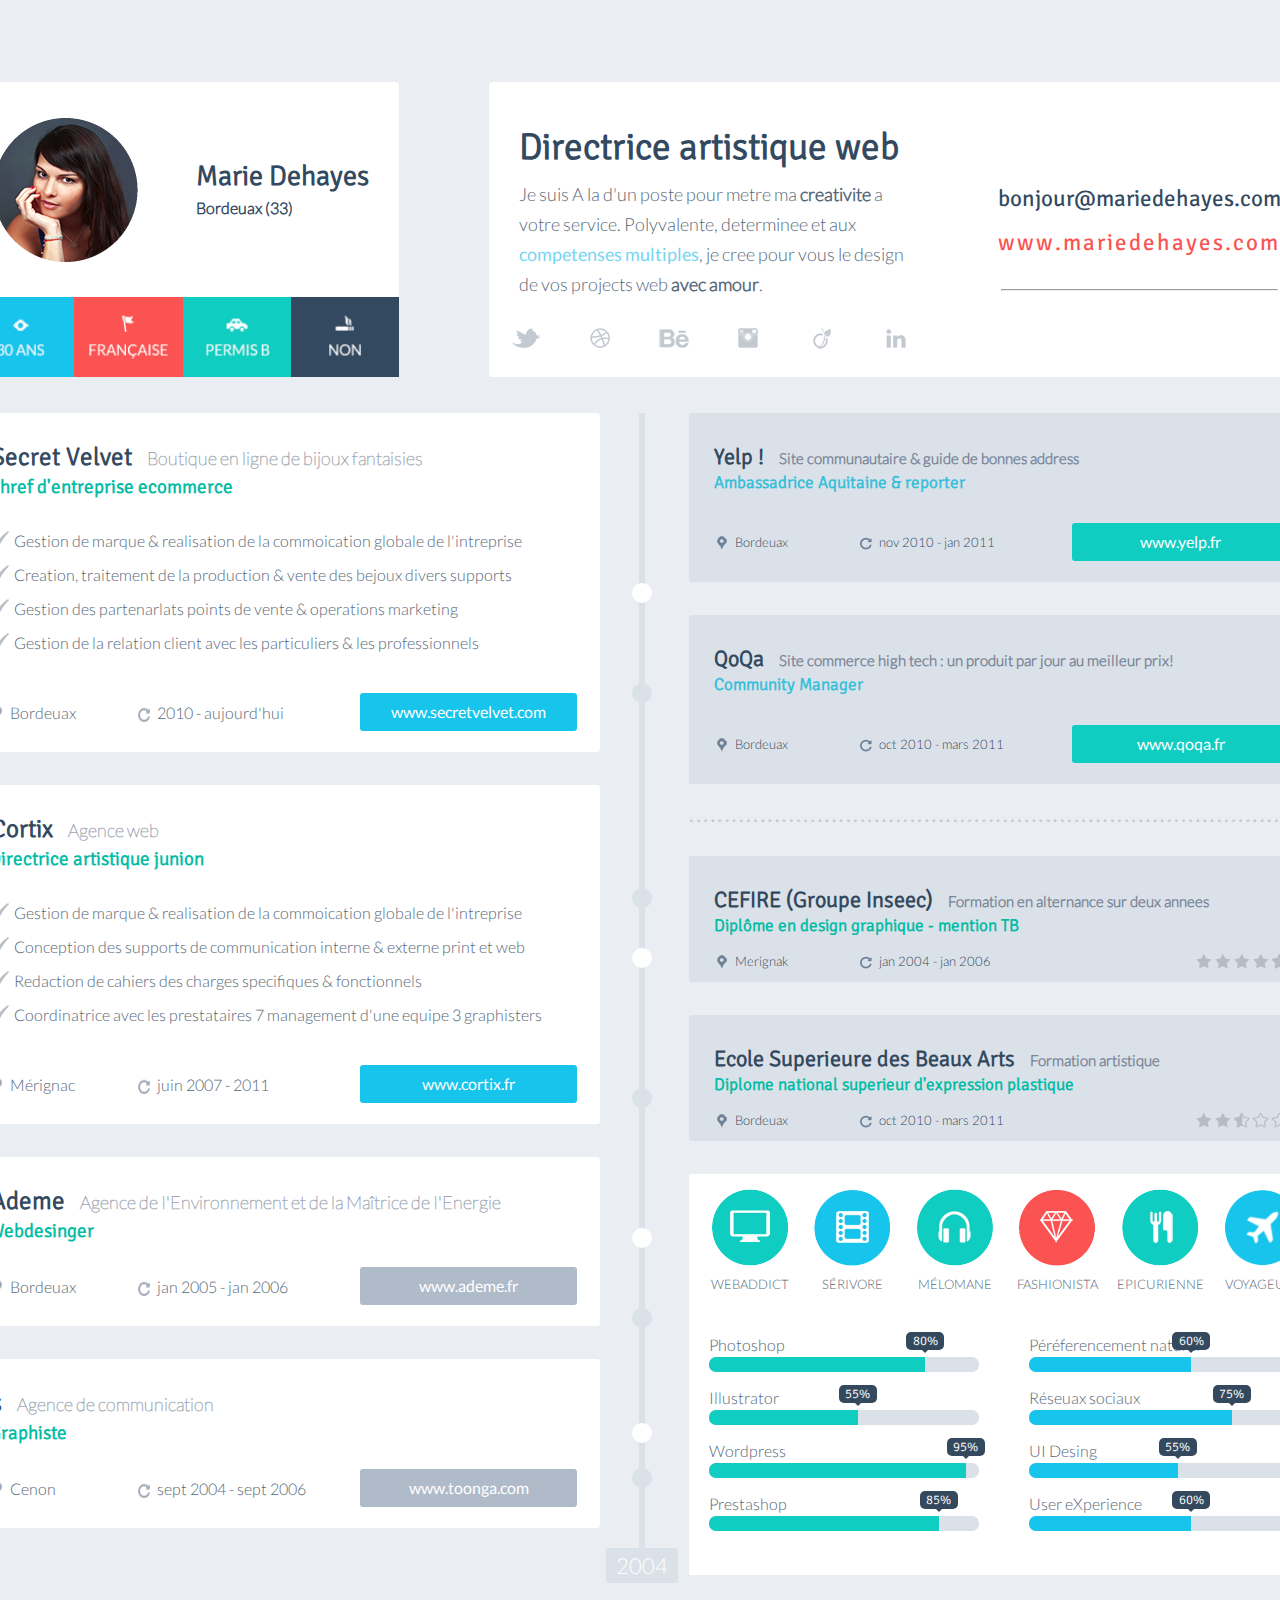
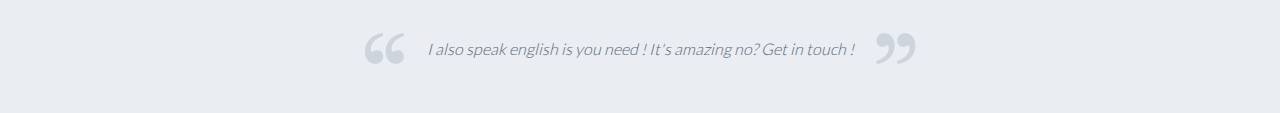
==== commit f8524e97: "addButtonLinks" ====
--- a/Hello/Homepage/index.html
+++ b/Hello/Homepage/index.html
@@ -92,9 +92,9 @@
                             <img src="img/CycleArrow.png" alt="C">
                             <p>2010 - aujourd'hui</p>
                         </div>
-                        <button>
-                            <p>www.secretvelvet.com</p>
-                        </button>
+                        <a class="button" href="https://www.google.com/">
+                            www.secretvelvet.com
+                        </a>
                     </div>
                 </div>
                 <div class="whiteContentSection softAngle">
@@ -132,9 +132,9 @@
                             <img src="img/CycleArrow.png" alt="C">
                             <p>juin 2007 - 2011</p>
                         </div>
-                        <button>
-                            <p>www.cortix.fr</p>
-                        </button>
+                        <a class="button" href="https://www.google.com/">
+                            www.cortix.fr
+                        </a>
                     </div>
                 </div>
                 <div class="whiteContentSection softAngle">
@@ -154,9 +154,9 @@
                             <img src="img/CycleArrow.png" alt="C">
                             <p>jan 2005 - jan 2006</p>
                         </div>
-                        <button style="background: #B0BBCA;">
-                            <p>www.ademe.fr</p>
-                        </button>
+                        <a class="button" href="https://www.google.com/" style="background: #B0BBCA;">
+                            www.ademe.fr
+                        </a>
                     </div>
                 </div>
                 <div class="whiteContentSection softAngle">
@@ -176,9 +176,9 @@
                             <img src="img/CycleArrow.png" alt="C">
                             <p>sept 2004 - sept 2006</p>
                         </div>
-                        <button style="background: #B0BBCA;">
-                            <p>www.toonga.com</p>
-                        </button>
+                        <a class="button" href="https://www.google.com/" style="background: #B0BBCA;">
+                            www.toonga.com
+                        </a>
                     </div>
                 </div>
             </div>
@@ -215,9 +215,9 @@
                             <img src="img/GrayCycleArrow.png" alt="C">
                             <p id="darkText">nov 2010 - jan 2011</p>
                         </div>
-                        <button>
-                            <p>www.yelp.fr</p>
-                        </button>
+                        <a class="button" href="https://www.google.com/">
+                            www.yelp.fr
+                        </a>
                     </div>
                 </div>
                 <div class="grayContentSection softAngle">
@@ -237,9 +237,9 @@
                             <img src="img/GrayCycleArrow.png" alt="C">
                             <p id="darkText">oct 2010 - mars 2011</p>
                         </div>
-                        <button>
-                            <p>www.qoqa.fr</p>
-                        </button>
+                        <a class="button" href="https://www.google.com/">
+                            www.qoqa.fr
+                        </a>
                     </div>
                 </div>
                 <div class="dotsBox">
--- a/Hello/Homepage/css/style.css
+++ b/Hello/Homepage/css/style.css
@@ -13,9 +13,6 @@
 }
 p {
     color: #566879;
-}
-button p {
-    color: #FFFFFF;
 }
 body {
     background: #EAEDF1;
@@ -185,7 +182,7 @@
     color: #04BCA6;
     padding-bottom: 13px;
 }
-.whiteContentSection button {
+.whiteContentSection .button {
     background: #16C4EC;
 }
 .grayContentSection {
@@ -218,8 +215,8 @@
     color: #04BCA6;
     margin-bottom: 12px;
 }
-.grayContentSection button {
-    background: #10CDC1;
+.grayContentSection .button {
+    background-color: #10CDC1;
 }
 .sectionBody {
     margin-top: 16px;
@@ -260,18 +257,19 @@
 .period {
     flex-grow: 1;
 }
-button {
+.button {
     font-family: 'Lato-Regular';
-    text-align: center;
-    vertical-align: middle;
-    min-width: 217px;
-    min-height: 38px;
-    border-width: 0px;
+    width: 217px;
+    height: 38px;
     border-radius: 3px;
-    line-height: 30px;
+    line-height: 16px;
     font-size: 16px;
     color: #FFFFFF;
     margin: 11px 0px;
+    display: flex;
+    justify-content: center;
+    align-items: center;
+    text-decoration: none;
 }
 .experience {
     flex-basis: 640px;
